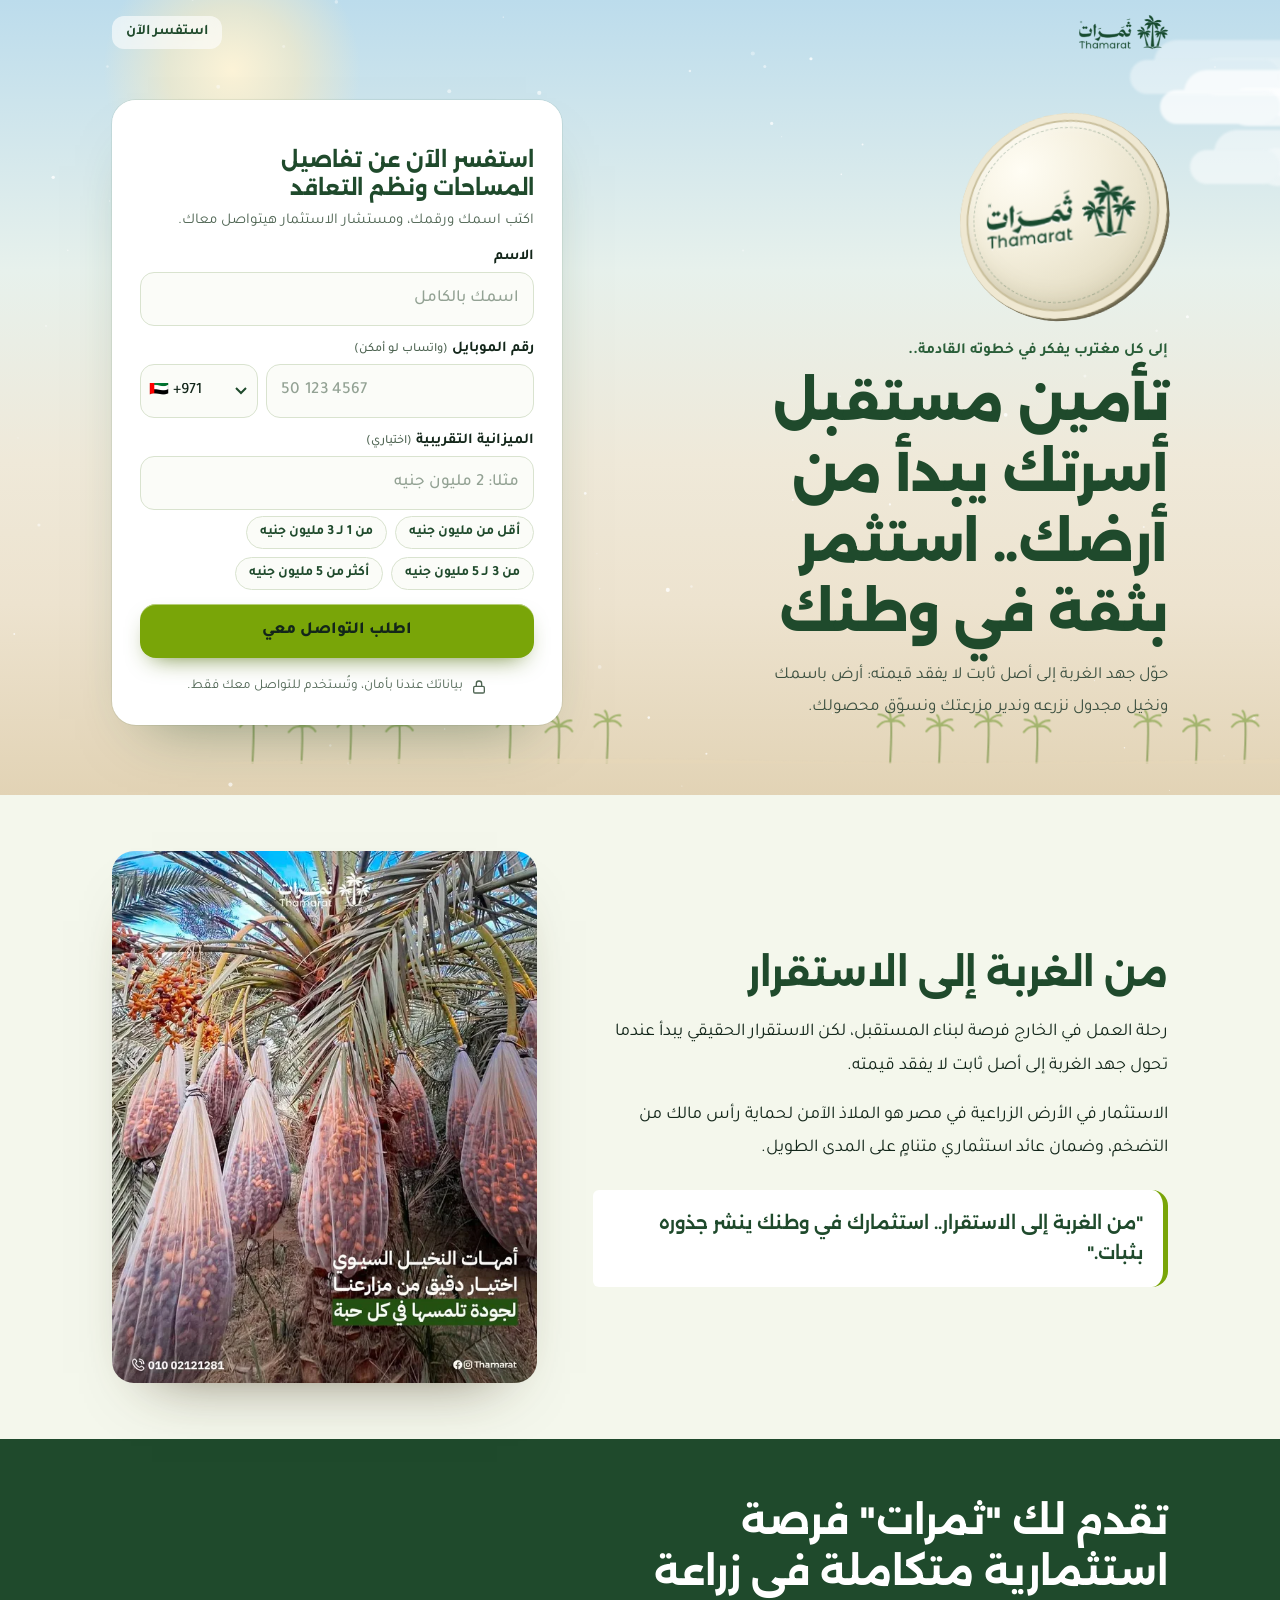
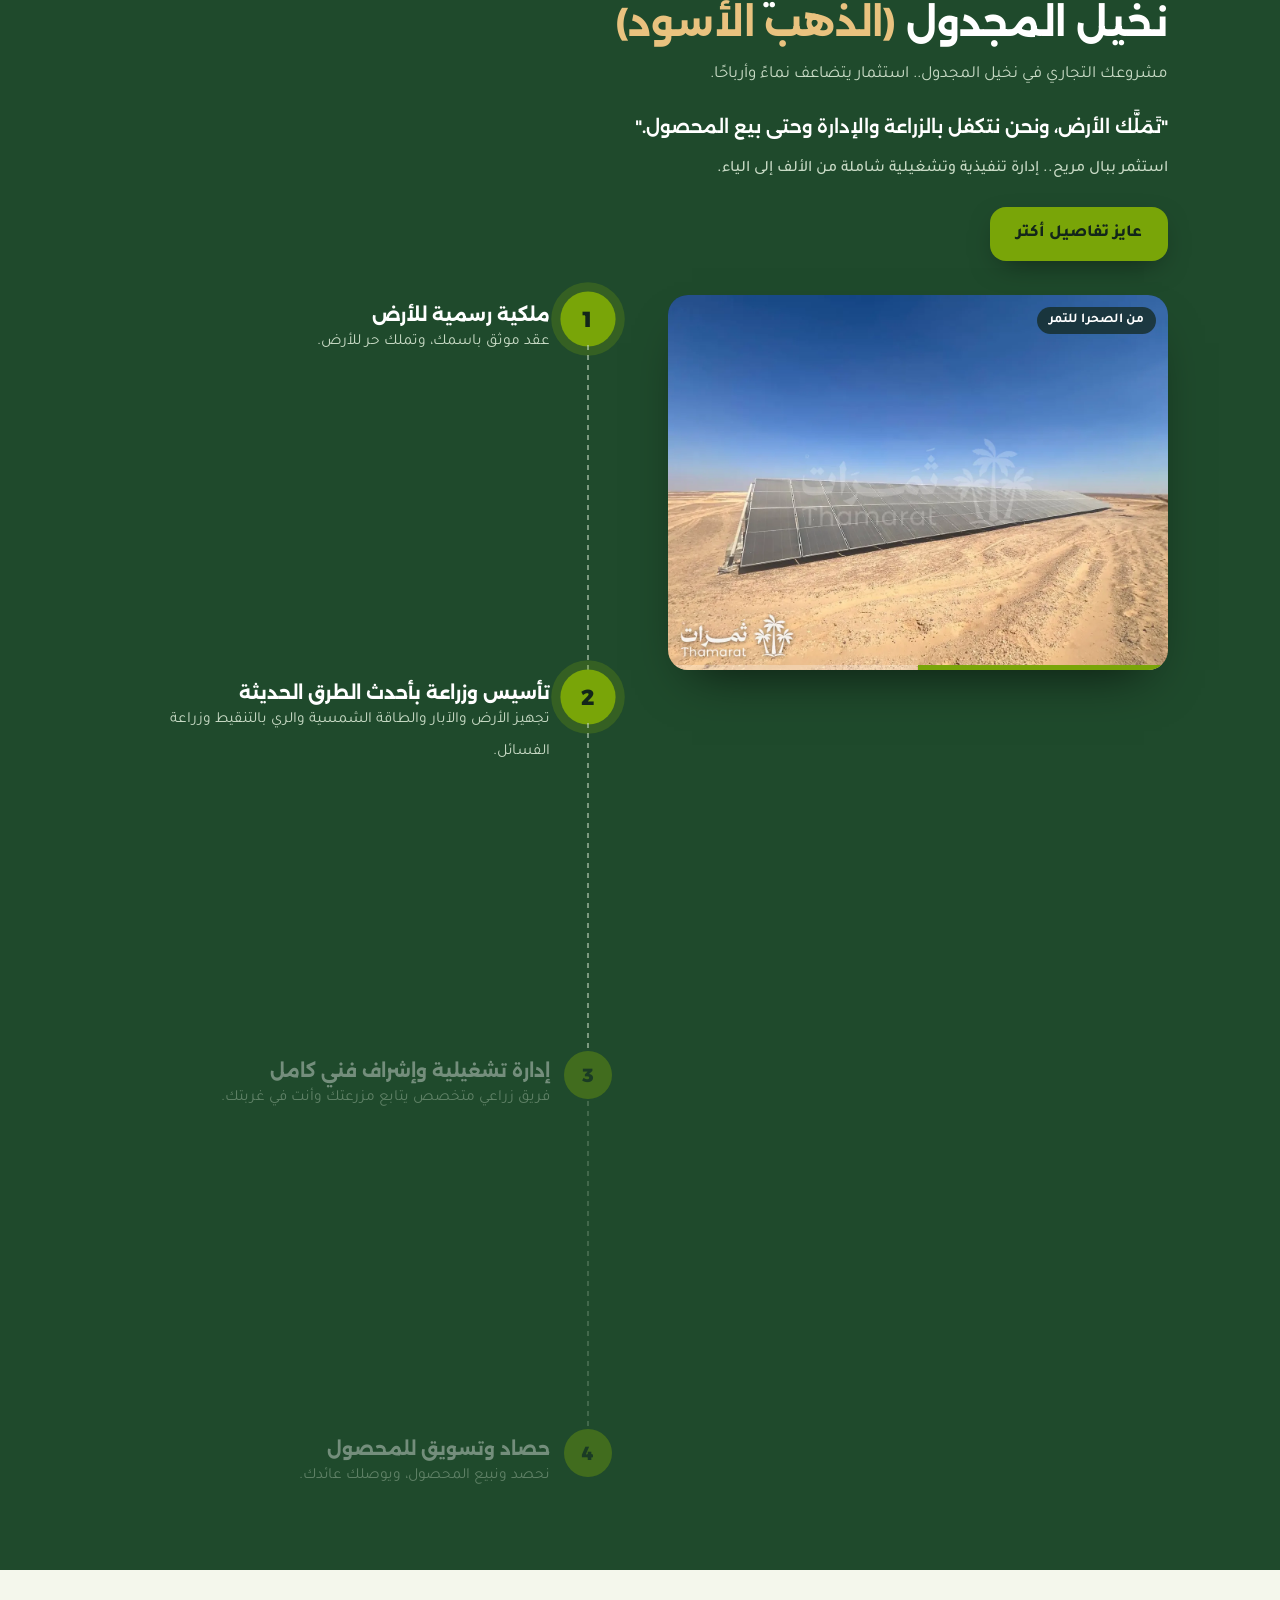
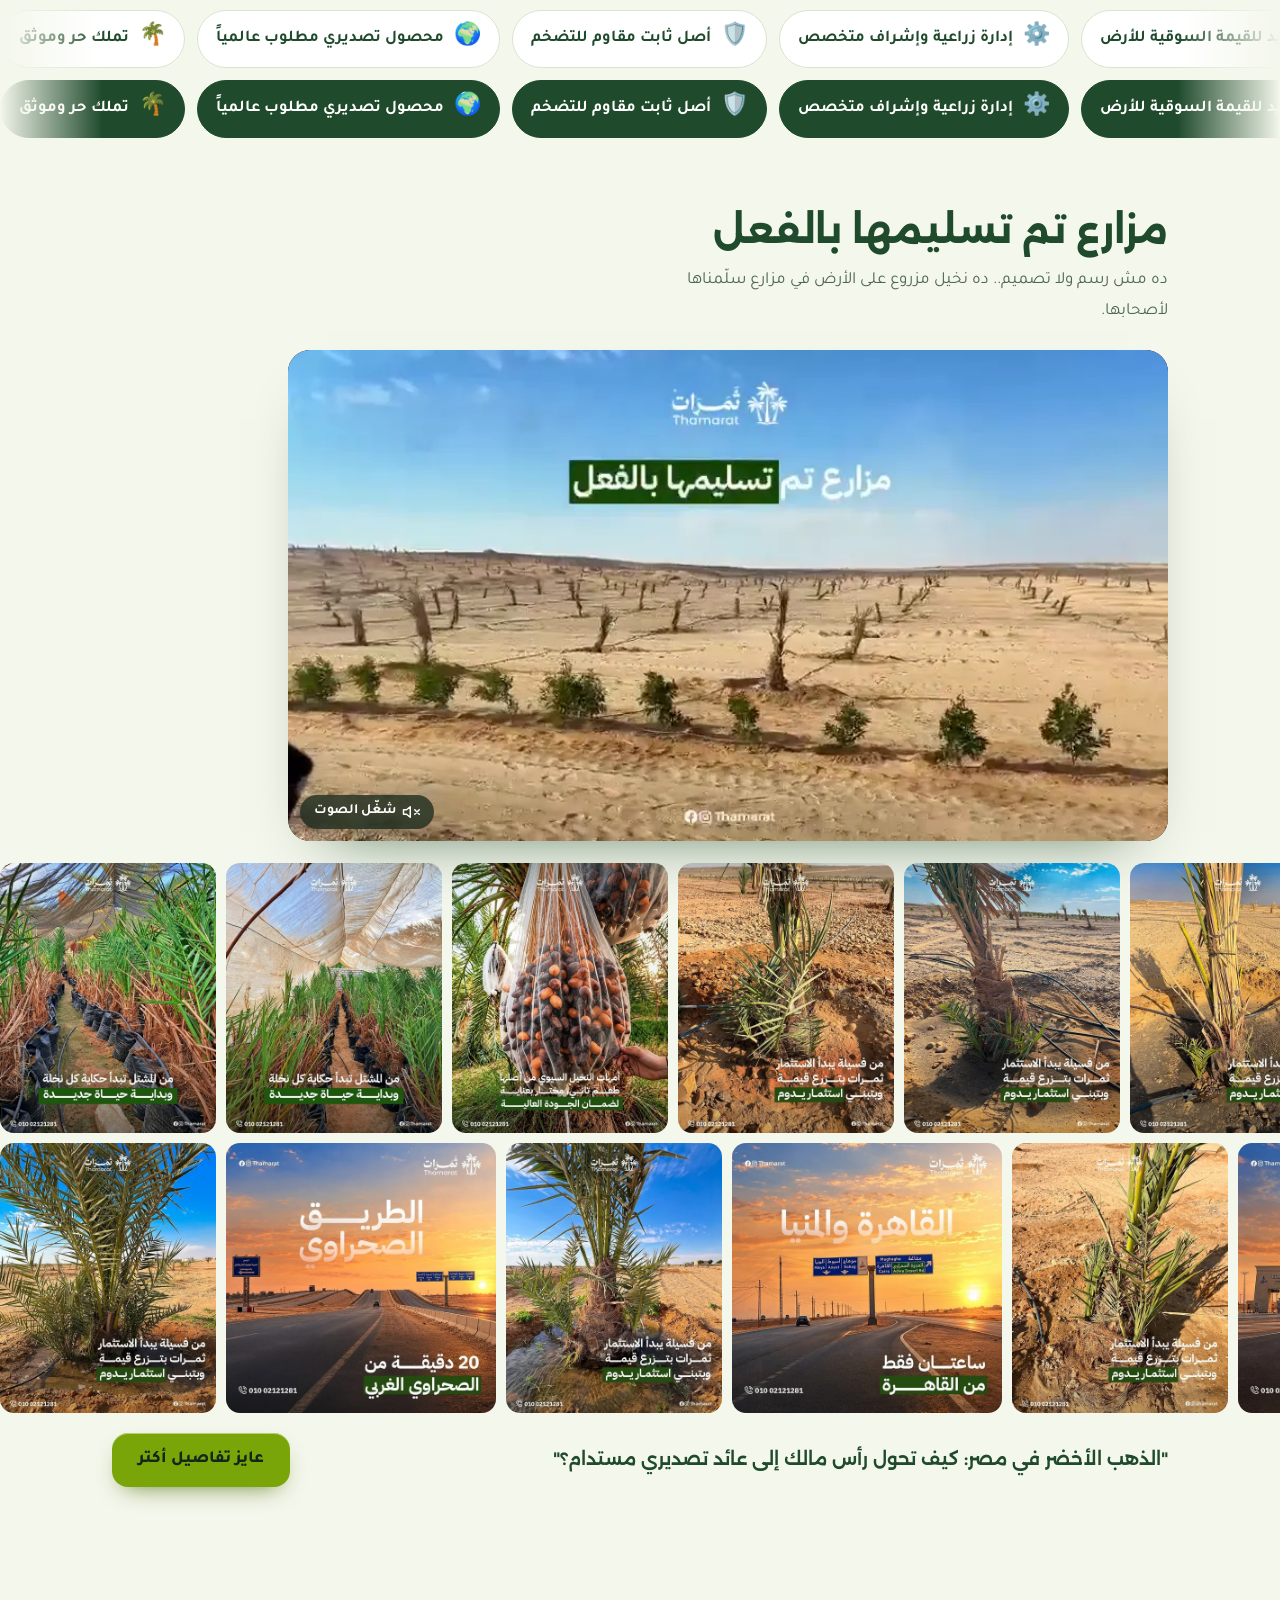
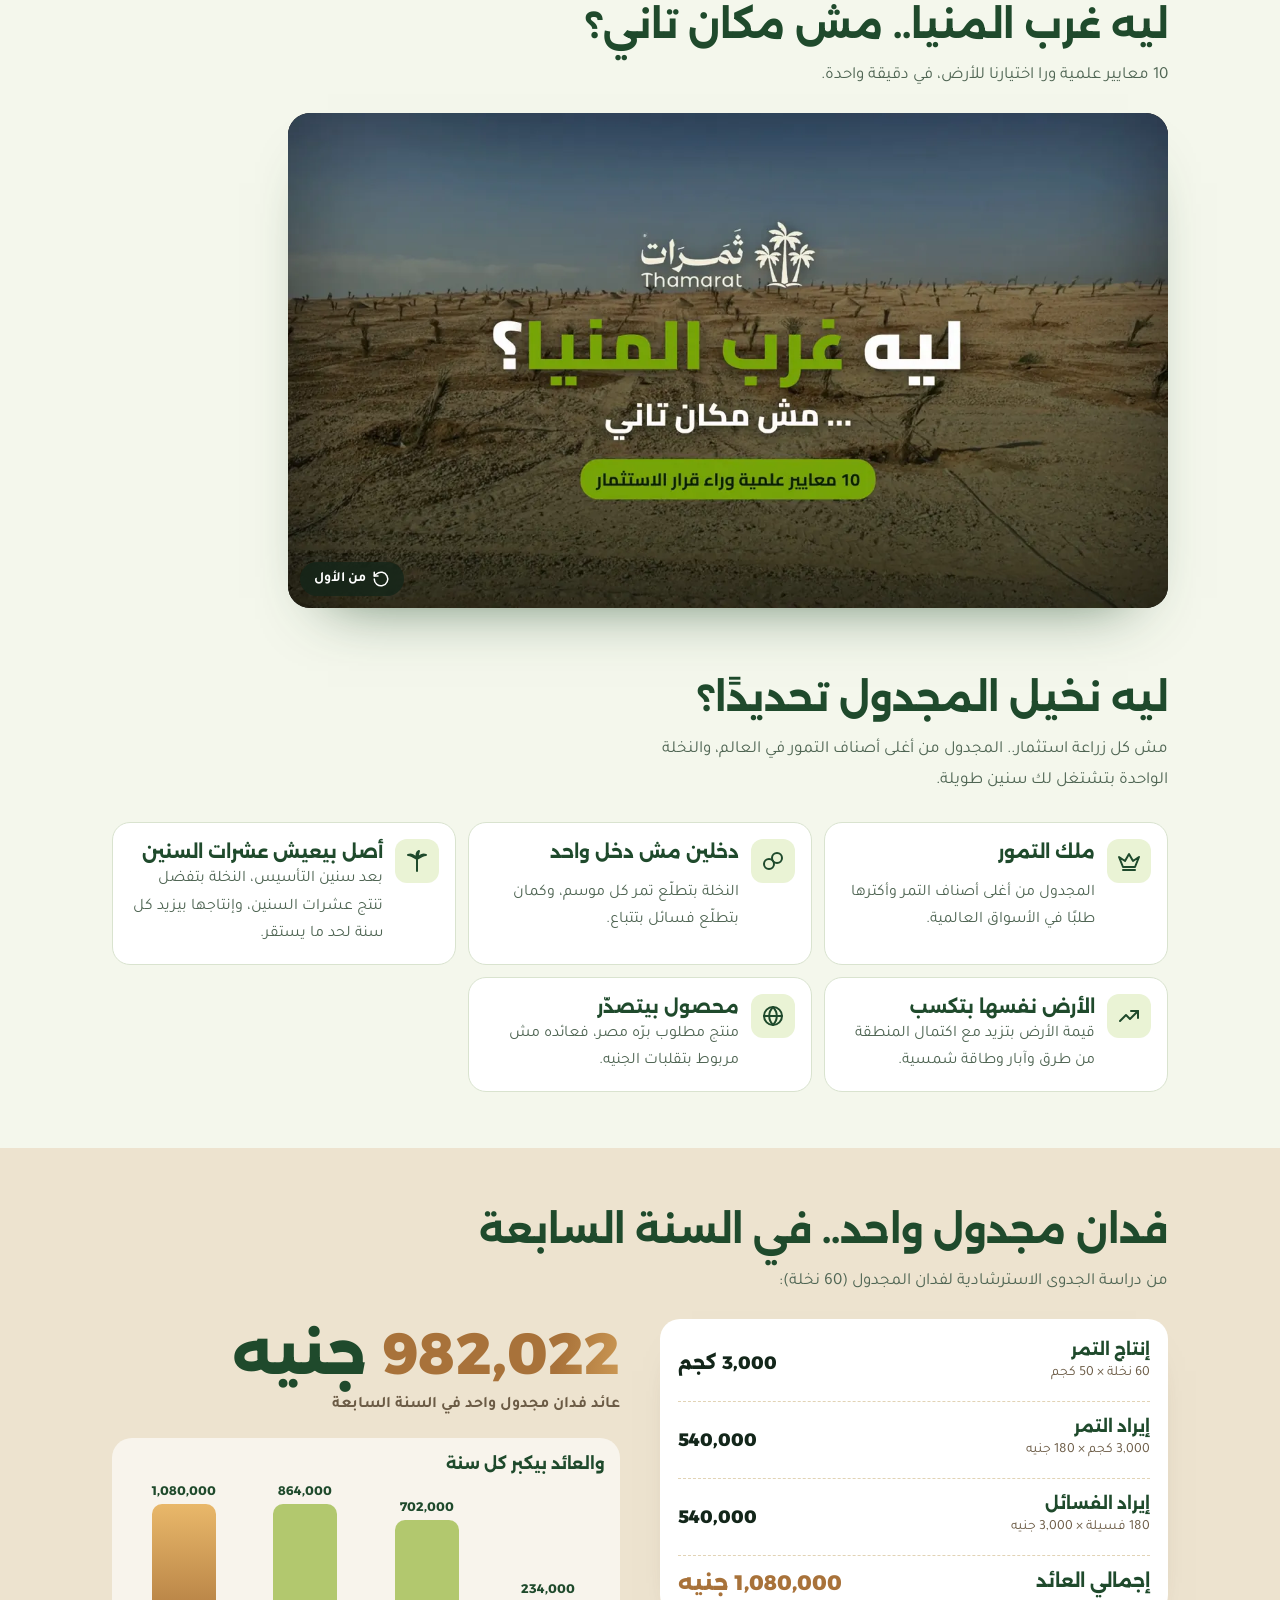
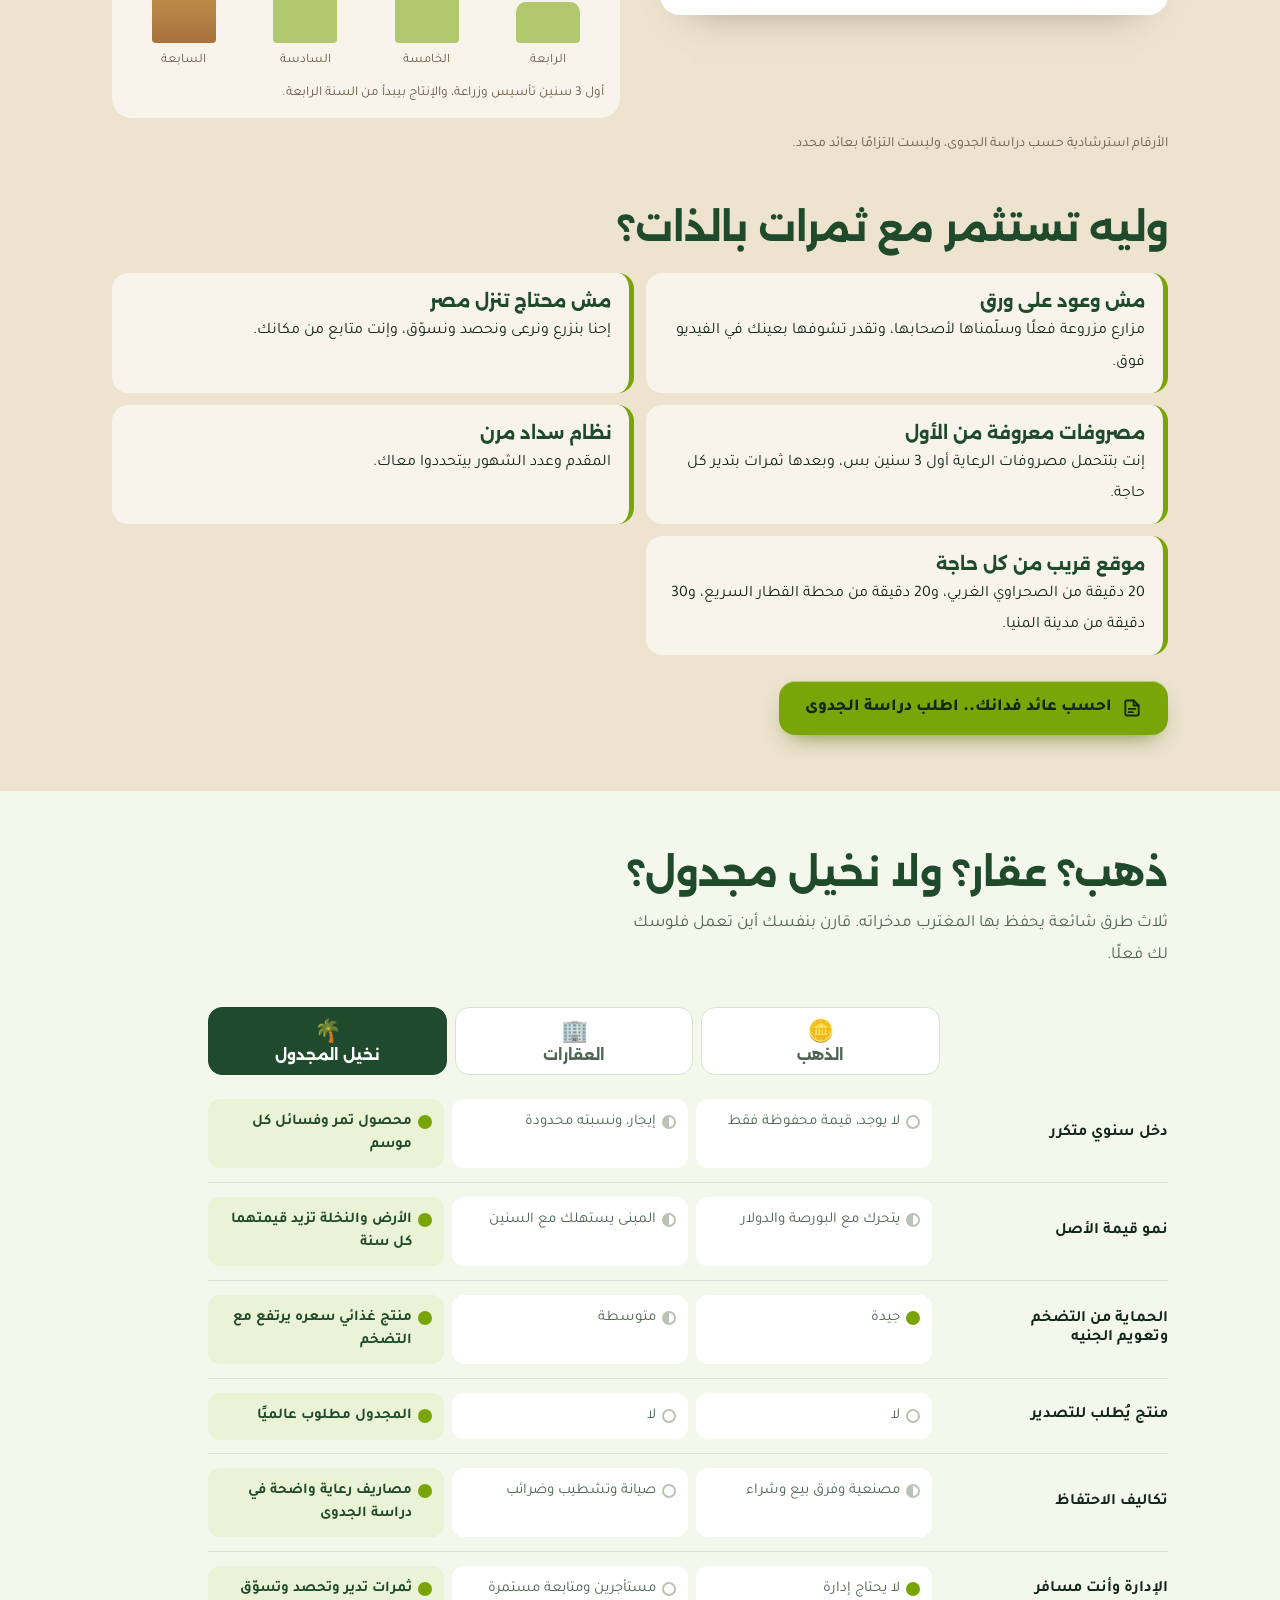
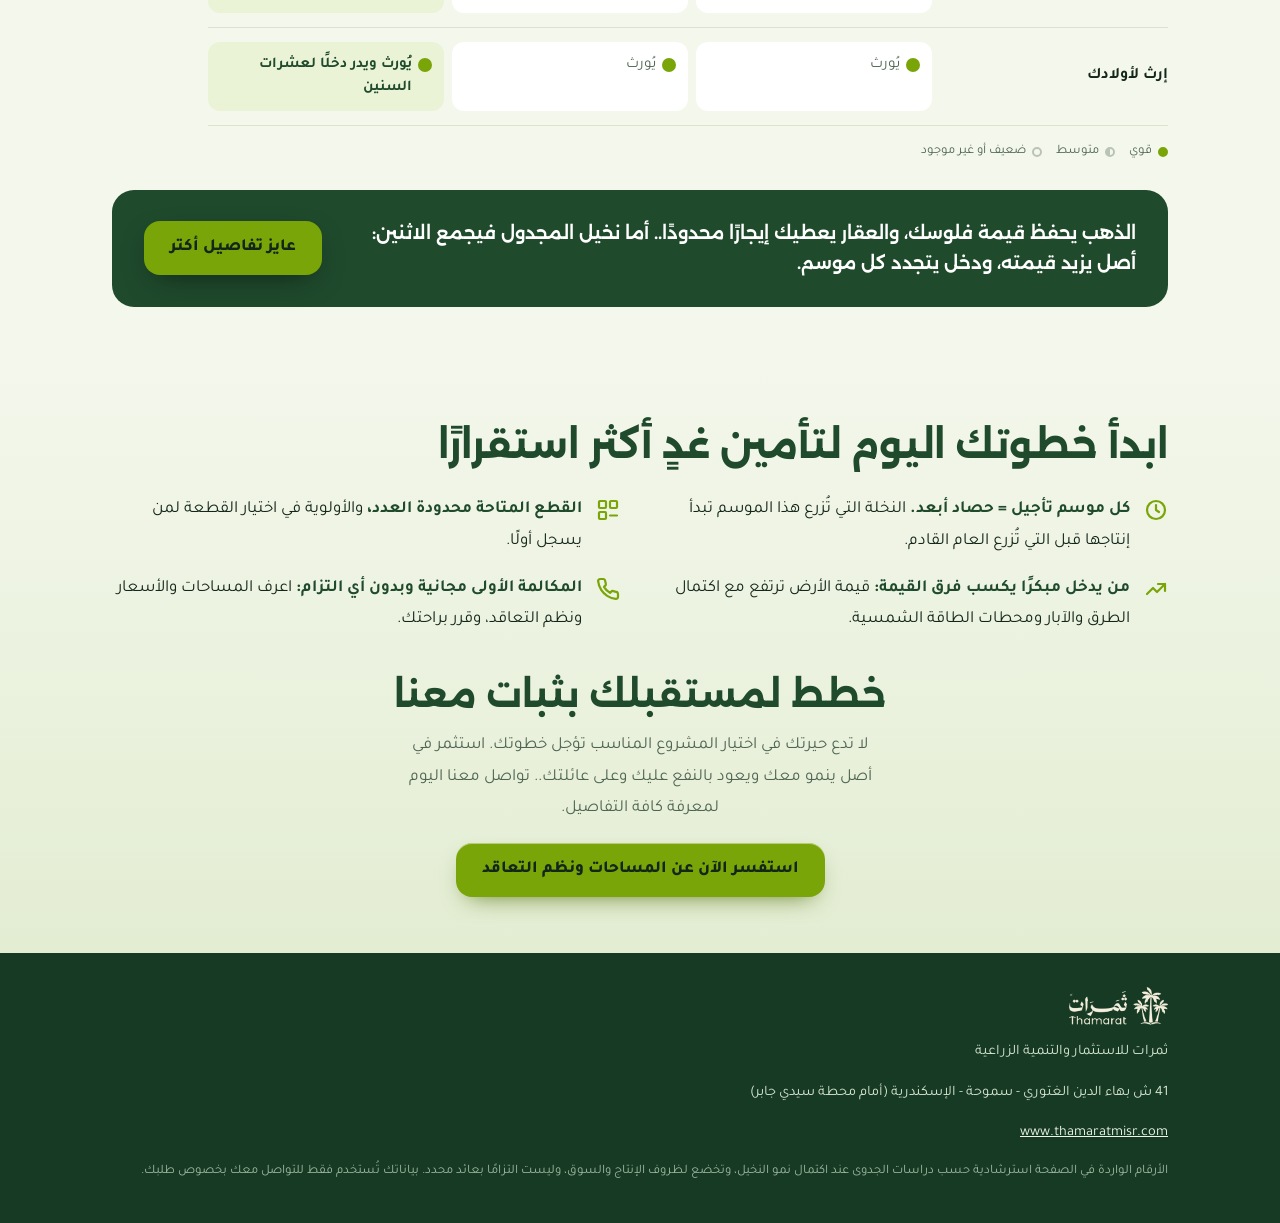
==== landing/index.html @ 7aa50da9 "صفحة الإعلانات: قسم «ليه نخيل المجدول؟» + عائد فدان المجدول في السنة السابعة + «ليه مع ثمرات؟» بدل ق" ====
<!doctype html>
<html lang="ar" dir="rtl">
<head>
<meta charset="utf-8">
<meta name="viewport" content="width=device-width,initial-scale=1,viewport-fit=cover">
<meta name="theme-color" content="#cfe6ee">
<title>ثمرات · استثمر في نخيل المجدول بأرضك في مصر</title>
<meta name="description" content="إلى كل مغترب يفكر في خطوته القادمة: ملكية رسمية لأرض نخيل مجدول في مصر، زراعة وإدارة وتسويق كامل من ثمرات. سجّل بياناتك ومستشار الاستثمار يتواصل معك.">
<meta name="robots" content="noindex">
<meta property="og:type" content="website">
<meta property="og:locale" content="ar_EG">
<meta property="og:site_name" content="ثمرات للاستثمار والتنمية الزراعية">
<meta property="og:title" content="تأمين مستقبل أسرتك يبدأ من أرضك.. استثمر بثقة في وطنك">
<meta property="og:description" content="فرصة استثمارية متكاملة في زراعة نخيل المجدول: ملكية رسمية، زراعة، إدارة، وحصاد وتسويق للمحصول.">
<meta property="og:image" content="https://invest.thamaratmisr.com/landing/og.jpg">
<meta name="twitter:card" content="summary_large_image">
<meta name="fb-pixel" content="">
<meta name="visitor-cc" content="">
<link rel="icon" type="image/png" href="/assets/favicon.png">
<link rel="apple-touch-icon" href="/assets/apple-touch-icon.png">
<link rel="preconnect" href="https://fonts.googleapis.com">
<link rel="preconnect" href="https://fonts.gstatic.com" crossorigin>
<link rel="stylesheet" href="https://fonts.googleapis.com/css2?family=Alexandria:wght@500;600;700;800&family=Tajawal:wght@400;500;700;800&display=swap">
<style>
:root{
  --leaf:#79A508;      /* لون ثمرات الأساسي: الأزرار */
  --leaf-hi:#8cbd0c;
  --palm:#1F4A2C;      /* أخضر النخلة الغامق: العناوين والأقسام الداكنة */
  --palm-2:#2a5e39;
  --ink:#13261A;
  --muted:#4f6553;
  --mist:#F4F7EC;      /* أرضية الصفحة */
  --paper:#ffffff;
  --sand:#EDE3CF;      /* رمل الصحراء: أقسام الأرض */
  --sand-2:#e2d3b5;
  --dune:#A8723A;      /* لون التمر/الرمل الغامق: الأرقام والتمييز */
  --line:#d9e3cf;
  --err:#b23b2a;
  --sky-a:#bcdcec;
  --sky-b:#e7f1ec;
  --display:"Alexandria","Tajawal",Tahoma,sans-serif;
  --body:"Tajawal",Tahoma,"Segoe UI",sans-serif;
  color-scheme:light;
}
*{box-sizing:border-box}
[hidden]{display:none!important}
html{scroll-behavior:smooth;-webkit-text-size-adjust:100%}
body{margin:0;background:var(--mist);color:var(--ink);font-family:var(--body);font-size:17px;line-height:1.85;overflow-x:hidden}
img,video{max-width:100%;display:block}
h1,h2,h3{font-family:var(--display);line-height:1.35;margin:0;text-wrap:balance}
p{margin:0}
a{color:inherit}
button{font:inherit;color:inherit}
:focus-visible{outline:3px solid var(--leaf);outline-offset:3px;border-radius:8px}
.wrap{width:100%;max-width:1120px;margin-inline:auto;padding-inline:16px}
@media (min-width:700px){.wrap{padding-inline:32px}}
.ltr{direction:ltr;unicode-bidi:isolate;display:inline-block}

/* ---------- الأزرار ---------- */
.btn{display:inline-flex;align-items:center;justify-content:center;gap:10px;min-height:54px;padding:0 26px;border:0;border-radius:16px;
  background:var(--leaf);color:var(--ink);font:800 17px var(--body);text-decoration:none;cursor:pointer;
  box-shadow:0 1px 0 rgba(255,255,255,.45) inset,0 10px 24px -12px rgba(76,108,5,.9);transition:background .2s,transform .15s}
.btn:hover{background:var(--leaf-hi)}
.btn:active{transform:translateY(1px)}
.btn svg{width:20px;height:20px;flex:none}
.btn.quiet{background:transparent;color:var(--palm);box-shadow:inset 0 0 0 2px var(--palm)}
.btn.quiet:hover{background:rgba(31,74,44,.07)}
.btn.on-dark{box-shadow:0 10px 30px -12px rgba(0,0,0,.6)}
.btn.wide{width:100%}
.btn[disabled]{opacity:.7;cursor:progress}

/* ---------- الشريط العلوي ---------- */
.top{position:absolute;inset-inline:0;top:0;z-index:5;padding-top:env(safe-area-inset-top,0px)}
.top .wrap{display:flex;align-items:center;justify-content:space-between;height:64px}
.top img{height:34px;width:auto}
.top a.ask{font:700 14.5px var(--body);color:var(--palm);text-decoration:none;padding:8px 14px;border-radius:12px;background:rgba(255,255,255,.6);-webkit-backdrop-filter:blur(8px);backdrop-filter:blur(8px)}

/* ---------- الهيرو: سما فوق رمل، وخط نخيل على الأفق ---------- */
.hero{position:relative;isolation:isolate;overflow:hidden;
  background:linear-gradient(180deg,var(--sky-a) 0%,var(--sky-b) 34%,#efe9d9 58%,var(--sand) 76%,var(--sand-2) 100%);
  padding:84px 0 36px}
.hero .horizon{position:absolute;inset-inline:0;top:184px;height:62px;z-index:-1;opacity:.9}
.hero .grid{display:grid;gap:22px;align-items:start}
.hero .intro{text-align:center}
.stage{perspective:1100px;display:grid;place-items:center;height:168px;margin-bottom:10px}
.coin{--rx:0deg;--ry:0deg;position:relative;width:150px;aspect-ratio:1;transform-style:preserve-3d;transform:rotateX(var(--rx)) rotateY(var(--ry));animation:bob 6.5s ease-in-out infinite}
@keyframes bob{50%{translate:0 -10px}}
.coin .layer{position:absolute;inset:0;border-radius:50%;background:linear-gradient(145deg,#cfc6a5,#8f8663)}
.coin .face{position:absolute;inset:0;border-radius:50%;transform:translateZ(13px);display:grid;place-items:center;overflow:hidden;
  background:radial-gradient(circle at 32% 26%,#fffdf4 0,#f4efdd 38%,#e3dcc2 75%,#cfc6a5 100%);
  box-shadow:inset 0 0 0 7px #efe8d2,inset 0 0 0 9px #c9bf9c,inset 0 -14px 30px -10px rgba(80,70,30,.35),inset 0 10px 24px -8px #fff}
.coin .face img{width:72%;filter:drop-shadow(0 2px 0 rgba(255,255,255,.7)) drop-shadow(0 -1px 0 rgba(0,40,20,.25))}
.coin .face::after{content:"";position:absolute;inset:-40%;background:linear-gradient(115deg,transparent 42%,rgba(255,255,255,.6) 50%,transparent 58%);transform:translateX(var(--shine,-60%));pointer-events:none}
.coin .back{position:absolute;inset:0;border-radius:50%;transform:rotateY(180deg) translateZ(0);backface-visibility:hidden;display:grid;place-items:center;background:radial-gradient(circle at 60% 30%,#f4efdd,#d8cfb0 80%);box-shadow:inset 0 0 0 7px #e9e1c8,inset 0 0 0 9px #c2b792}
.coin .back img{width:64%;opacity:.85}
.coin .face{backface-visibility:hidden}
.coin .ring{position:absolute;inset:7%;border-radius:50%;border:1px dashed rgba(22,74,46,.28);transform:translateZ(14px)}
.hero .to{font:700 15.5px var(--body);color:var(--palm-2)}
.hero h1{font-size:clamp(29px,7.6vw,52px);font-weight:800;color:var(--palm);margin:6px auto 12px;max-width:20ch;letter-spacing:-.01em}
.hero .lede{color:#3b4f3f;font-size:17px;max-width:46ch;margin-inline:auto}

/* ---------- كارت التسجيل ---------- */
.card{position:relative;background:var(--paper);border-radius:24px;padding:22px 18px 20px;
  box-shadow:0 1px 0 rgba(255,255,255,.9) inset,0 30px 60px -36px rgba(31,74,44,.55),0 0 0 1px rgba(31,74,44,.08)}
.card h2{font-size:21px;color:var(--palm);font-weight:700}
.card .sub{color:var(--muted);font-size:15px;margin-top:4px}
.f{display:grid;gap:14px;margin-top:16px}
.fld{display:grid;gap:6px}
.fld label,.fld .lbl{font:700 15px var(--body);color:var(--ink)}
.fld label small,.fld .lbl small{font-weight:500;color:var(--muted)}
.in{width:100%;min-height:54px;border:1.5px solid var(--line);border-radius:14px;background:#fbfcf8;padding:0 14px;font:500 17px var(--body);color:var(--ink);transition:border-color .2s,box-shadow .2s}
.in:focus{outline:none;border-color:var(--leaf);box-shadow:0 0 0 4px rgba(121,165,8,.18);background:#fff}
.in::placeholder{color:#93a294}
.phone{display:flex;gap:8px;direction:ltr}
.phone .cc{flex:0 0 auto;width:118px;padding:0 8px;appearance:none;-webkit-appearance:none;cursor:pointer;
  background:#fbfcf8 url("data:image/svg+xml,%3Csvg xmlns='http://www.w3.org/2000/svg' width='12' height='8' viewBox='0 0 12 8'%3E%3Cpath d='M1 1l5 5 5-5' fill='none' stroke='%231F4A2C' stroke-width='2'/%3E%3C/svg%3E") no-repeat right 10px center;padding-right:28px;font-size:16px}
.phone .num{flex:1;min-width:0;text-align:left;letter-spacing:.02em}
.phone .code{width:84px;flex:0 0 auto;text-align:center}
.chips{display:flex;flex-wrap:wrap;gap:8px}
.chip{border:1.5px solid var(--line);background:#fbfcf8;border-radius:99px;padding:7px 13px;font:600 14px var(--body);cursor:pointer;color:var(--palm)}
.chip[aria-pressed="true"]{background:var(--palm);border-color:var(--palm);color:#fff}
.err{color:var(--err);font-size:14px;font-weight:600;min-height:0}
.err:empty{display:none}
.hp{position:absolute!important;left:-9999px!important;width:1px;height:1px;overflow:hidden}
.trust{display:flex;gap:8px;align-items:center;justify-content:center;color:var(--muted);font-size:13.5px;margin-top:2px}
.trust svg{width:16px;height:16px;flex:none}
.done{text-align:center;padding:10px 4px 4px}
.done .tick{width:66px;height:66px;margin:4px auto 12px;border-radius:50%;background:var(--leaf);display:grid;place-items:center;animation:pop .45s cubic-bezier(.2,1.6,.4,1)}
.done .tick svg{width:34px;height:34px}
@keyframes pop{from{transform:scale(.4);opacity:0}}
.done h3{font-size:22px;color:var(--palm)}
.done p{color:var(--muted);margin-top:6px}
.done .again{margin-top:14px;background:none;border:0;color:var(--muted);text-decoration:underline;font-size:14px;cursor:pointer}

@media (min-width:900px){
  .hero{padding:100px 0 70px}
  .hero .grid{grid-template-columns:1.1fr .9fr;gap:56px;align-items:center}
  .hero .intro{text-align:right}
  .hero h1,.hero .lede{margin-inline:0}
  .stage{justify-content:start;height:230px}
  .coin{width:210px}
  .hero .horizon{top:auto;bottom:4%}
  .card{padding:30px 28px 26px}
}

/* ---------- أقسام عامة ---------- */
section{padding:56px 0}
.h2{font-size:clamp(25px,5.6vw,38px);font-weight:700;color:var(--palm)}
.lead-in{color:var(--muted);margin-top:10px;max-width:60ch}

/* القصة */
.story .grid{display:grid;gap:26px}
.story p{font-size:18px;max-width:58ch}
.story p+p{margin-top:16px}
.story figure{margin:0;position:relative;border-radius:22px;overflow:hidden;box-shadow:0 30px 60px -40px rgba(60,45,20,.7)}
.story figure img{display:block;width:100%;height:auto;aspect-ratio:4/5;object-fit:cover}
.pull{margin-top:24px;padding:18px 20px;border-inline-start:5px solid var(--leaf);background:#fff;border-radius:6px 16px 16px 6px;font:600 19px/1.7 var(--display);color:var(--palm)}
@media (min-width:900px){.story .grid{grid-template-columns:1.15fr .85fr;gap:56px;align-items:center}}

/* الفرصة المتكاملة: رحلة من 4 مراحل */
.offer{background:var(--palm);color:#eef5e6}
.offer .h2{color:#fff}
.offer .lead-in{color:#c9dbc6}
.offer .gold{color:#e9c27f}
.path{list-style:none;padding:0;margin:30px 0 0;display:grid;gap:0;counter-reset:s}
.path li{position:relative;display:grid;grid-template-columns:48px 1fr;gap:14px;padding-bottom:22px}
.path li::before{counter-increment:s;content:counter(s);width:48px;height:48px;border-radius:50%;display:grid;place-items:center;background:var(--leaf);color:var(--ink);font:800 19px var(--display)}
.path li:not(:last-child)::after{content:"";position:absolute;top:50px;bottom:2px;right:23px;width:2px;background:repeating-linear-gradient(to bottom,rgba(201,219,198,.55) 0 5px,transparent 5px 10px)}
.path b{display:block;font:700 18px var(--display);color:#fff;padding-top:9px}
.path span{color:#c9dbc6;font-size:15.5px}
.offer .promise{margin-top:8px;display:grid;gap:12px}
.offer .promise p{font:600 18px/1.7 var(--display);color:#fff}
.offer .promise p.soft{font:500 16px/1.8 var(--body);color:#c9dbc6}
@media (min-width:900px){
  .offer .cols{display:grid;grid-template-columns:1fr 1fr;gap:56px;align-items:start}
  .path{margin-top:0}
}

/* الشارات */
.badges{padding:40px 0 8px}
.badges ul{list-style:none;margin:0;padding:0;display:grid;grid-template-columns:1fr 1fr;gap:10px}
.badges li{display:flex;align-items:center;gap:10px;background:#fff;border:1px solid var(--line);border-radius:16px;padding:12px;font:700 15px/1.45 var(--body);color:var(--palm)}
.badges li i{font-style:normal;font-size:22px;flex:none}
@media (min-width:900px){.badges ul{grid-template-columns:repeat(3,1fr)}.badges li{padding:16px 18px;font-size:16.5px}}

/* الفيديو */
.field .frame{position:relative;margin-top:22px;max-width:880px;border-radius:22px;overflow:hidden;background:#000;box-shadow:0 30px 60px -40px rgba(31,74,44,.8)}
.field video{width:100%;aspect-ratio:832/464;object-fit:cover;background:#000}
.field .sound{position:absolute;bottom:12px;left:12px;display:flex;align-items:center;gap:6px;border:0;border-radius:99px;padding:8px 14px;background:rgba(19,38,26,.72);color:#fff;font:600 14px var(--body);cursor:pointer;-webkit-backdrop-filter:blur(6px);backdrop-filter:blur(6px)}
.field .sound svg{width:18px;height:18px}
.field .after{display:flex;flex-direction:column;gap:14px;margin-top:20px}
.field .after p{font:600 18px/1.7 var(--display);color:var(--palm)}
@media (min-width:700px){.field .after{flex-direction:row;align-items:center;justify-content:space-between}}

/* فيديو ليه غرب المنيا */
.minya{padding:56px 0 8px}
.minya .frame{position:relative;margin-top:22px;max-width:880px;border-radius:22px;overflow:hidden;background:#000;box-shadow:0 30px 60px -40px rgba(31,74,44,.8)}
.minya video{display:block;width:100%;aspect-ratio:16/9;object-fit:cover;background:#000;cursor:pointer}
.minya .replay{position:absolute;bottom:12px;left:12px;display:flex;align-items:center;gap:6px;border:0;border-radius:99px;padding:8px 14px;background:rgba(19,38,26,.72);color:#fff;font:600 14px var(--body);cursor:pointer;-webkit-backdrop-filter:blur(6px);backdrop-filter:blur(6px)}
.minya .replay svg{width:18px;height:18px}

/* ليه المجدول */
.wcards{list-style:none;padding:0;margin:26px 0 0;display:grid;gap:12px}
.wcards li{display:grid;grid-template-columns:44px 1fr;column-gap:12px;align-items:start;background:#fff;border:1px solid var(--line);border-radius:18px;padding:16px}
.wcards svg{grid-row:span 2;width:44px;height:44px;padding:10px;border-radius:12px;background:#eaf3d5;color:var(--palm)}
.wcards b{font:700 18px/1.5 var(--display);color:var(--palm)}
.wcards span{color:var(--muted);font-size:16px;line-height:1.7}
@media (min-width:700px){.wcards{grid-template-columns:1fr 1fr}}
@media (min-width:1000px){.wcards{grid-template-columns:repeat(3,1fr)}}

/* العائد بالأرقام */
.money{background:var(--sand)}
.money .mgrid{display:grid;gap:22px;margin-top:22px}
.money .calc{background:#fff;border-radius:20px;padding:6px 18px;box-shadow:0 20px 40px -32px rgba(60,45,20,.6)}
.money .calc .r{display:grid;grid-template-columns:1fr auto;gap:2px 12px;padding:14px 0;border-bottom:1px dashed #e2d3b5;align-items:center}
.money .calc .r:last-child{border-bottom:0}
.money .calc .r>span:first-child{font:700 16.5px var(--display);color:var(--palm)}
.money .calc .how{grid-row:2;font-size:14px;color:#6b5b45}
.money .calc b{grid-row:span 2;font:800 18px var(--display);color:var(--ink)}
.money .calc .tot>span:first-child{font-size:18px}
.money .calc .tot b{color:var(--dune);font-size:21px}
.money .big{font:800 clamp(34px,9vw,58px)/1.2 var(--display);color:var(--palm)}
.money .big small{display:block;font:600 16px/1.6 var(--body);color:#6b5b45;margin-top:4px}
.money .note{font-size:14px;color:#6b5b45;margin-top:14px}
.money .grow{margin-top:20px;background:rgba(255,255,255,.62);border-radius:20px;padding:16px 16px 12px}
.money .gt{font:700 16px var(--display);color:var(--palm)}
.money .bars{display:grid;grid-template-columns:repeat(4,1fr);gap:10px;align-items:end;height:190px;margin-top:10px}
.money .bars div{display:flex;flex-direction:column;justify-content:flex-end;align-items:center;height:100%;gap:6px}
.money .bars i{display:block;width:100%;max-width:64px;height:var(--h);border-radius:10px 10px 4px 4px;background:var(--leaf);opacity:.55;transform-origin:bottom;transition:transform 1s cubic-bezier(.2,.8,.2,1)}
.money .bars .peak i{opacity:1;background:linear-gradient(180deg,#e9b86a,var(--dune))}
.money .bars b{font:700 12.5px var(--display);color:var(--palm)}
.money .bars span{font-size:13px;color:#6b5b45}
.money .rv.pre .bars i{transform:scaleY(0)}
.money .gn{font-size:13.5px;color:#6b5b45;margin-top:8px}
.money .us{list-style:none;padding:0;margin:20px 0 26px;display:grid;gap:12px}
.money .us li{background:rgba(255,255,255,.62);border-radius:16px;padding:14px 18px;border-inline-start:5px solid var(--leaf)}
.money .us b{display:block;font:700 17.5px/1.6 var(--display);color:var(--palm)}
.money .us span{font-size:16px;color:var(--ink)}
@media (min-width:900px){
  .money .mgrid{grid-template-columns:1fr 1fr;gap:40px;align-items:start}
  .money .us{grid-template-columns:1fr 1fr}
}

/* المقارنة */
.cmp .head{display:grid;grid-template-columns:repeat(3,1fr);gap:8px;margin-top:26px;position:sticky;top:0;z-index:2;background:var(--mist);padding:10px 0}
.cmp .head div{text-align:center;font:700 15px var(--display);padding:10px 4px;border-radius:14px;background:#fff;border:1px solid var(--line);color:var(--muted)}
.cmp .head div.win{background:var(--palm);color:#fff;border-color:var(--palm)}
.cmp .head span{display:block;font-size:22px;line-height:1.2}
.cmp .row{padding:14px 0;border-bottom:1px solid var(--line)}
.cmp .row h3{font:700 16px var(--body);color:var(--ink);margin-bottom:8px}
.cmp .cells{display:grid;grid-template-columns:repeat(3,1fr);gap:8px}
.cmp .c{font-size:13.5px;line-height:1.5;padding:10px 8px;border-radius:12px;background:#fff;color:var(--muted);display:flex;gap:6px;align-items:flex-start}
.cmp .c::before{content:"";flex:none;width:10px;height:10px;border-radius:50%;margin-top:4px;border:2px solid #b9c4b5}
.cmp .c.mid::before{background:linear-gradient(90deg,#b9c4b5 50%,transparent 50%)}
.cmp .c.good::before{background:var(--leaf);border-color:var(--leaf)}
.cmp .c.win{background:#eaf3d5;color:var(--palm);font-weight:700}
.cmp .legend{display:flex;flex-wrap:wrap;gap:14px;margin-top:14px;font-size:13px;color:var(--muted)}
.cmp .legend span{display:inline-flex;align-items:center;gap:6px}
.cmp .legend i{width:10px;height:10px;border-radius:50%;border:2px solid #b9c4b5}
.cmp .legend i.g{background:var(--leaf);border-color:var(--leaf)}
.cmp .legend i.m{background:linear-gradient(90deg,#b9c4b5 50%,transparent 50%)}
.cmp .verdict{margin-top:26px;background:var(--palm);color:#fff;border-radius:22px;padding:22px 20px;display:grid;gap:14px}
.cmp .verdict p{font:600 18px/1.7 var(--display)}
@media (min-width:900px){
  .cmp .table{display:grid;grid-template-columns:1fr;max-width:960px}
  .cmp .row{display:grid;grid-template-columns:220px 1fr;gap:16px;align-items:center}
  .cmp .row h3{margin:0}
  .cmp .head{grid-template-columns:220px repeat(3,1fr)}
  .cmp .head::before{content:""}
  .cmp .c{font-size:15px;padding:12px}
  .cmp .verdict{grid-template-columns:1fr auto;align-items:center;padding:28px 32px}
}

/* الاستعجال */
.now{background:linear-gradient(180deg,var(--mist),#e3edd2)}
.now ul{list-style:none;padding:0;margin:24px 0 0;display:grid;gap:12px}
.now li{display:grid;grid-template-columns:28px 1fr;gap:10px;font-size:17px}
.now li svg{width:24px;height:24px;margin-top:4px;color:var(--leaf)}
.now li b{color:var(--palm)}
.final{margin-top:34px;text-align:center;display:grid;gap:12px;justify-items:center}
.final h2{font-size:clamp(24px,6vw,36px);color:var(--palm)}
.final p{color:var(--muted);max-width:52ch}
.final .btn{margin-top:6px;min-width:min(100%,340px)}
@media (min-width:900px){.now ul{grid-template-columns:1fr 1fr;gap:16px 40px}}

/* الفوتر */
footer{background:#173a24;color:#d7e6d3;padding:34px 0 calc(110px + env(safe-area-inset-bottom,0px));font-size:14.5px}
footer .wrap{display:grid;gap:14px}
footer img{height:38px;width:auto}
footer a{color:#eef6ea}
footer .fine{color:#9fb8a2;font-size:13px;line-height:1.7}
@media (min-width:900px){footer{padding-bottom:40px}}

/* ---------- الشريط الثابت تحت (موبايل) ---------- */
.dock{position:fixed;inset-inline:0;bottom:0;z-index:40;padding:10px 12px calc(10px + env(safe-area-inset-bottom,0px));
  background:rgba(244,247,236,.92);-webkit-backdrop-filter:blur(12px);backdrop-filter:blur(12px);border-top:1px solid var(--line);
  transform:translateY(110%);transition:transform .35s ease}
.dock.show{transform:none}
.dock .btn{width:100%}
@media (min-width:900px){.dock{display:none}}

/* ---------- نافذة التسجيل (Bottom sheet) ---------- */
dialog.sheet{border:0;padding:0;margin:0;width:100%;max-width:100%;max-height:92svh;inset:auto 0 0 0;border-radius:26px 26px 0 0;background:var(--paper);color:var(--ink);overflow:auto;
  padding-bottom:env(safe-area-inset-bottom,0px)}
dialog.sheet[open]{animation:up .32s cubic-bezier(.2,.9,.3,1)}
@keyframes up{from{transform:translateY(100%)}}
dialog.sheet::backdrop{background:rgba(19,38,26,.5);-webkit-backdrop-filter:blur(2px);backdrop-filter:blur(2px)}
dialog.sheet .card{box-shadow:none;border-radius:0;background:transparent}
dialog.sheet .grab{width:44px;height:5px;border-radius:9px;background:#d4dccc;margin:10px auto 0}
dialog.sheet .x{position:absolute;top:12px;left:12px;width:40px;height:40px;border-radius:12px;border:0;background:#eef2e7;cursor:pointer;display:grid;place-items:center;z-index:2}
dialog.sheet .x svg{width:18px;height:18px}
.wish{display:inline-flex;align-items:center;gap:6px;background:#eaf3d5;color:var(--palm);border-radius:99px;padding:4px 12px;font:700 13.5px var(--body);margin-bottom:8px}
@media (min-width:700px){dialog.sheet{max-width:480px;inset:0;margin:auto;border-radius:26px;max-height:90svh}dialog.sheet .grab{display:none}}

/* إشعار صغير */
.toast{position:fixed;z-index:60;inset-inline:12px;bottom:calc(84px + env(safe-area-inset-bottom,0px));margin:auto;max-width:460px;background:var(--palm);color:#fff;border-radius:18px;padding:14px 16px;
  display:grid;grid-template-columns:34px 1fr;gap:12px;align-items:center;font-size:15.5px;line-height:1.6;box-shadow:0 20px 40px -20px rgba(0,0,0,.6);
  opacity:0;transform:translateY(16px);pointer-events:none;transition:opacity .3s,transform .3s}
.toast.on{opacity:1;transform:none}
.toast i{width:34px;height:34px;border-radius:50%;background:var(--leaf);display:grid;place-items:center}
.toast i svg{width:18px;height:18px}
@media (min-width:900px){.toast{bottom:24px}}

/* حركة واحدة بس: دخول الهيرو */
@media (prefers-reduced-motion:no-preference){
  .hero .intro>*,.hero .card{animation:rise .7s cubic-bezier(.2,.8,.2,1) both}
  .hero .intro>*:nth-child(2){animation-delay:.08s}
  .hero .intro>*:nth-child(3){animation-delay:.16s}
  .hero .intro>*:nth-child(4){animation-delay:.24s}
  .hero .card{animation-delay:.32s}
}
@keyframes rise{from{opacity:0;transform:translateY(14px)}}
@media (prefers-reduced-motion:reduce){.coin{animation:none}dialog.sheet[open]{animation:none}*{scroll-behavior:auto}}

/* =================== الحركة =================== */
/* السما: شمس وسحاب بيتحرك ونقط نور */
.sky{position:absolute;inset:0;z-index:-2;overflow:hidden;pointer-events:none}
.sky .sun{position:absolute;top:-60px;left:8%;width:260px;height:260px;border-radius:50%;background:radial-gradient(circle,rgba(255,244,214,.95) 0,rgba(255,236,190,.55) 35%,transparent 70%);animation:glow 6s ease-in-out infinite alternate}
@keyframes glow{to{transform:scale(1.15);opacity:.8}}
.sky .cloud{position:absolute;height:34px;border-radius:40px;background:rgba(255,255,255,.75);filter:blur(1px);box-shadow:30px -14px 0 6px rgba(255,255,255,.7),70px 0 0 2px rgba(255,255,255,.7)}
.sky .c1{top:90px;width:120px;animation:drift 48s linear infinite}
.sky .c2{top:150px;width:90px;opacity:.7;animation:drift 66s linear infinite -20s}
.sky .c3{top:60px;width:150px;opacity:.55;animation:drift 80s linear infinite -50s}
@keyframes drift{from{transform:translateX(-30vw)}to{transform:translateX(130vw)}}
#motes{position:absolute;inset:0;width:100%;height:100%}
.horizon use{transform-box:fill-box;transform-origin:50% 100%;animation:sway 4.6s ease-in-out infinite alternate}
.horizon use:nth-child(3n){animation-duration:5.4s;animation-delay:-1.2s}
.horizon use:nth-child(3n+1){animation-duration:3.9s;animation-delay:-2.1s}
@keyframes sway{from{transform:rotate(-2.5deg)}to{transform:rotate(2.5deg)}}

/* العنوان كلمة كلمة */
.hero h1 .w{display:inline-block;animation:wordIn .7s cubic-bezier(.2,.9,.25,1.15) both;animation-delay:calc(.25s + var(--i)*.07s)}
@keyframes wordIn{from{opacity:0;transform:translateY(.55em) rotate(4deg);filter:blur(4px)}}
.hero .intro>h1{animation:none}

/* لمعة على الأزرار */
.btn:not(.quiet){position:relative;overflow:hidden;isolation:isolate}
.btn:not(.quiet)::after{content:"";position:absolute;inset:-20% auto -20% -60%;width:40%;z-index:-1;background:linear-gradient(100deg,transparent,rgba(255,255,255,.55),transparent);transform:skewX(-20deg);animation:shine 4.5s ease-in-out infinite}
@keyframes shine{0%,55%{left:-60%}85%,100%{left:130%}}
.dock .btn{animation:breathe 2.4s ease-in-out infinite}
@keyframes breathe{50%{box-shadow:0 0 0 8px rgba(121,165,8,.18),0 10px 24px -12px rgba(76,108,5,.9)}}

/* ظهور العناصر مع النزول */
.rv{transition:opacity .75s cubic-bezier(.2,.8,.2,1),transform .75s cubic-bezier(.2,.8,.2,1)}
.rv.pre{opacity:0;transform:translateY(26px)}
.stag>*{transition:opacity .7s cubic-bezier(.2,.8,.2,1),transform .7s cubic-bezier(.2,.8,.2,1)}
.stag.pre>*{opacity:0;transform:translateY(24px) scale(.97)}
.stag>*:nth-child(2){transition-delay:.12s}.stag>*:nth-child(3){transition-delay:.24s}
.kb{overflow:hidden}
.kb img{animation:kb 16s ease-in-out infinite alternate;transform-origin:60% 40%}
@keyframes kb{from{transform:scale(1)}to{transform:scale(1.12) translate(-2%,1%)}}

/* رحلة الاستثمار: صورة بتتغير مع كل مرحلة */
.offer .cols{display:block;max-width:760px}
.journey{display:grid;gap:22px;margin-top:34px}
.jframe{position:sticky;top:calc(10px + env(safe-area-inset-top,0px));z-index:3;aspect-ratio:16/10;max-height:44svh;width:100%;border-radius:20px;overflow:hidden;background:#173a24;box-shadow:0 24px 50px -24px rgba(0,0,0,.7)}
.jframe img{position:absolute;inset:0;width:100%;height:100%;object-fit:cover;opacity:0;transform:scale(1.12);transition:opacity .9s ease,transform 7s ease-out}
.jframe img.on{opacity:1;transform:scale(1)}
.jtag{position:absolute;top:12px;right:12px;background:rgba(19,38,26,.72);color:#fff;font:700 13.5px var(--body);padding:5px 12px;border-radius:99px;-webkit-backdrop-filter:blur(6px);backdrop-filter:blur(6px)}
.jbar{position:absolute;inset:auto 0 0 0;height:5px;background:rgba(255,255,255,.25)}
.jbar i{display:block;height:100%;width:var(--p,25%);background:var(--leaf);margin-inline-start:0;transition:width .6s ease}
.journey .path{margin:0}
.journey .path li{min-height:30svh;opacity:.38;transition:opacity .5s}
.journey .path li:last-child{min-height:0}
.journey .path li.on{opacity:1}
.journey .path li::before{transition:transform .5s cubic-bezier(.2,1.6,.4,1),box-shadow .5s}
.journey .path li.on::before{transform:scale(1.15);box-shadow:0 0 0 8px rgba(121,165,8,.25)}
@media (min-width:900px){
  .journey{grid-template-columns:1fr 1fr;gap:56px;align-items:start}
  .jframe{top:90px;aspect-ratio:4/3;max-height:none}
  .journey .path li{min-height:42vh}
}

/* الشارات: شريط ماشي */
.sr{position:absolute!important;width:1px;height:1px;overflow:hidden;clip:rect(0 0 0 0)}
.badges{padding:40px 0 10px;overflow:hidden;display:grid;gap:12px;direction:ltr}
.badges .marquee{overflow:hidden;-webkit-mask:linear-gradient(90deg,transparent,#000 8%,#000 92%,transparent);mask:linear-gradient(90deg,transparent,#000 8%,#000 92%,transparent)}
.badges .marquee ul{display:flex;width:max-content;gap:12px;animation:slide 38s linear infinite}
.badges .marquee.rev ul{animation-direction:reverse;animation-duration:46s}
.badges .marquee li{direction:rtl;white-space:nowrap;padding:12px 18px;border-radius:99px}
.badges .marquee.rev li{background:var(--palm);color:#fff;border-color:var(--palm)}
@keyframes slide{to{transform:translateX(-50%)}}


/* شريط الصور */
.reel{margin-top:22px;display:grid;gap:10px;overflow:hidden;direction:ltr}
.reel .track{display:flex;gap:10px;width:max-content;animation:slide 70s linear infinite}
.reel .track.rev{animation-direction:reverse;animation-duration:84s}
.reel img{height:clamp(170px,44vw,270px);width:auto;border-radius:14px;flex:none}
.reel:hover .track{animation-play-state:paused}

/* الرقم */
.money .count{background:linear-gradient(100deg,var(--dune) 30%,#e9b86a 50%,var(--dune) 70%);background-size:250% 100%;-webkit-background-clip:text;background-clip:text;color:transparent;animation:gold 3.5s linear infinite}
@keyframes gold{from{background-position:100% 0}to{background-position:-150% 0}}

/* المقارنة: عمود النخيل بينوّر */
.cmp .row.shown .c.win{animation:winIn .9s cubic-bezier(.2,1.4,.4,1) both .25s}
@keyframes winIn{from{transform:scale(.9);box-shadow:0 0 0 0 rgba(121,165,8,.6)}60%{box-shadow:0 0 0 10px rgba(121,165,8,0)}}
.now li.shown svg{animation:pop .6s cubic-bezier(.2,1.6,.4,1)}

@media (prefers-reduced-motion:reduce){
  .sky .cloud,.sky .sun,.horizon use,.btn::after,.dock .btn,.kb img,.badges .marquee ul,.reel .track,.money .count,.hero h1 .w{animation:none!important}
  .rv.pre,.stag.pre>*{opacity:1;transform:none}
  .badges .marquee ul,.reel .track{flex-wrap:wrap;width:auto}
}
</style>
</head>
<body>

<header class="top">
  <div class="wrap">
    <img src="/assets/logo-green.png" alt="ثمرات Thamarat" width="89" height="34">
    <a class="ask" href="#lead" data-cta="contract">استفسر الآن</a>
  </div>
</header>

<main>
<!-- ===================== الهيرو + فورم التسجيل ===================== -->
<section class="hero" id="top">
  <div class="sky" aria-hidden="true"><i class="sun"></i><i class="cloud c1"></i><i class="cloud c2"></i><i class="cloud c3"></i><canvas id="motes"></canvas></div>
  <svg class="horizon" viewBox="0 0 1200 70" preserveAspectRatio="none" aria-hidden="true">
    <defs>
      <g id="p"><path d="M0 70 C1 48 2 36 1 22" stroke="#4f7a1a" stroke-width="2.2" fill="none"/><path d="M1 22 q-9 -2 -15 6 M1 22 q10 -3 15 5 M1 22 q-6 -8 -14 -8 M1 22 q7 -8 14 -7 M1 22 q0 -9 -3 -12" stroke="#5f8f1b" stroke-width="2.4" fill="none" stroke-linecap="round"/></g>
    </defs>
    <g opacity=".55">
      <use href="#p" x="40"/><use href="#p" x="95" y="6"/><use href="#p" x="150"/><use href="#p" x="205" y="5"/>
      <use href="#p" x="330"/><use href="#p" x="385" y="6"/><use href="#p" x="440"/>
      <use href="#p" x="760"/><use href="#p" x="815" y="5"/><use href="#p" x="870"/><use href="#p" x="925" y="6"/>
      <use href="#p" x="1050"/><use href="#p" x="1105" y="5"/><use href="#p" x="1160"/>
    </g>
    <path d="M0 68 Q300 60 600 66 T1200 64 V70 H0Z" fill="#e6d7b9" opacity=".8"/>
  </svg>

  <div class="wrap grid">
    <div class="intro">
      <div class="stage" id="stage"><div class="coin" id="coin" aria-hidden="true"></div></div>
      <p class="to">إلى كل مغترب يفكر في خطوته القادمة..</p>
      <h1>تأمين مستقبل أسرتك يبدأ من أرضك.. استثمر بثقة في وطنك</h1>
      <p class="lede">حوّل جهد الغربة إلى أصل ثابت لا يفقد قيمته: أرض باسمك ونخيل مجدول نزرعه وندير مزرعتك ونسوّق محصولك.</p>
    </div>

    <div class="card" id="lead">
      <div data-form="hero"></div>
    </div>
  </div>
</section>

<!-- ===================== المنشور الرئيسي ===================== -->
<section class="story">
  <div class="wrap grid">
    <div>
      <h2 class="h2 rv">من الغربة إلى الاستقرار</h2>
      <div style="margin-top:18px">
        <p>رحلة العمل في الخارج فرصة لبناء المستقبل، لكن الاستقرار الحقيقي يبدأ عندما تحول جهد الغربة إلى أصل ثابت لا يفقد قيمته.</p>
        <p>الاستثمار في الأرض الزراعية في مصر هو الملاذ الآمن لحماية رأس مالك من التضخم، وضمان عائد استثماري متنامٍ على المدى الطويل.</p>
      </div>
      <p class="pull rv">"من الغربة إلى الاستقرار.. استثمارك في وطنك ينشر جذوره بثبات."</p>
    </div>
    <figure>
      <img src="/landing/siwi-palm-s.webp" srcset="/landing/siwi-palm-s.webp 600w, /landing/siwi-palm.webp 1080w" sizes="(min-width:900px) 420px, 100vw"
           alt="أمهات النخيل السيوي في مزارع ثمرات، وسباطات التمر مغطاة بأكياس الحماية — اختيار دقيق لجودة تلمسها في كل حبة" width="600" height="750" loading="lazy">
    </figure>
  </div>
</section>

<!-- ===================== الفرصة المتكاملة ===================== -->
<section class="offer">
  <div class="wrap">
  <div class="cols">
    <div>
      <h2 class="h2 rv">تقدم لك "ثمرات" فرصة استثمارية متكاملة في زراعة نخيل المجدول <span class="gold">(الذهب الأسود)</span></h2>
      <p class="lead-in rv">مشروعك التجاري في نخيل المجدول.. استثمار يتضاعف نماءً وأرباحًا.</p>
      <div class="promise" style="margin-top:22px">
        <p>"تَمَلَّك الأرض، ونحن نتكفل بالزراعة والإدارة وحتى بيع المحصول."</p>
        <p class="soft">استثمر ببال مريح.. إدارة تنفيذية وتشغيلية شاملة من الألف إلى الياء.</p>
      </div>
      <button class="btn on-dark" style="margin-top:24px" data-cta="details">عايز تفاصيل أكتر</button>
    </div>
  </div>
  <div class="journey">
    <div class="jframe" aria-hidden="true">
      <img src="/assets/field/r-raw.webp" alt="" class="on" loading="lazy">
      <img src="/assets/field/r-solar.webp" alt="" loading="lazy">
      <img src="/landing/j-farm.webp" alt="" loading="lazy">
      <img src="/assets/field/p-4.webp" alt="" loading="lazy">
      <span class="jtag">من الصحرا للتمر</span>
      <span class="jbar"><i></i></span>
    </div>
    <ol class="path" aria-label="رحلة استثمارك مع ثمرات">
      <li class="on"><div><b>ملكية رسمية للأرض</b><span>عقد موثق باسمك، وتملك حر للأرض.</span></div></li>
      <li><div><b>تأسيس وزراعة بأحدث الطرق الحديثة</b><span>تجهيز الأرض والآبار والطاقة الشمسية والري بالتنقيط وزراعة الفسائل.</span></div></li>
      <li><div><b>إدارة تشغيلية وإشراف فني كامل</b><span>فريق زراعي متخصص يتابع مزرعتك وأنت في غربتك.</span></div></li>
      <li><div><b>حصاد وتسويق للمحصول</b><span>نحصد ونبيع المحصول، ويوصلك عائدك.</span></div></li>
    </ol>
  </div>
  </div>
</section>

<!-- ===================== الشارات ===================== -->
<section class="badges" aria-label="مميزات الاستثمار">
  <ul class="sr"><li><i aria-hidden="true">🌴</i>تملك حر وموثق</li><li><i aria-hidden="true">🌍</i>محصول تصديري مطلوب عالمياً</li><li><i aria-hidden="true">🛡️</i>أصل ثابت مقاوم للتضخم</li><li><i aria-hidden="true">⚙️</i>إدارة زراعية وإشراف متخصص</li><li><i aria-hidden="true">📈</i>نمو متزايد للقيمة السوقية للأرض</li><li><i aria-hidden="true">🤝</i>شراكة استثمارية شفافة</li></ul>
  <div class="marquee" aria-hidden="true"><ul><li><i aria-hidden="true">🌴</i>تملك حر وموثق</li><li><i aria-hidden="true">🌍</i>محصول تصديري مطلوب عالمياً</li><li><i aria-hidden="true">🛡️</i>أصل ثابت مقاوم للتضخم</li><li><i aria-hidden="true">⚙️</i>إدارة زراعية وإشراف متخصص</li><li><i aria-hidden="true">📈</i>نمو متزايد للقيمة السوقية للأرض</li><li><i aria-hidden="true">🤝</i>شراكة استثمارية شفافة</li><li><i aria-hidden="true">🌴</i>تملك حر وموثق</li><li><i aria-hidden="true">🌍</i>محصول تصديري مطلوب عالمياً</li><li><i aria-hidden="true">🛡️</i>أصل ثابت مقاوم للتضخم</li><li><i aria-hidden="true">⚙️</i>إدارة زراعية وإشراف متخصص</li><li><i aria-hidden="true">📈</i>نمو متزايد للقيمة السوقية للأرض</li><li><i aria-hidden="true">🤝</i>شراكة استثمارية شفافة</li></ul></div>
  <div class="marquee rev" aria-hidden="true"><ul><li><i aria-hidden="true">🌴</i>تملك حر وموثق</li><li><i aria-hidden="true">🌍</i>محصول تصديري مطلوب عالمياً</li><li><i aria-hidden="true">🛡️</i>أصل ثابت مقاوم للتضخم</li><li><i aria-hidden="true">⚙️</i>إدارة زراعية وإشراف متخصص</li><li><i aria-hidden="true">📈</i>نمو متزايد للقيمة السوقية للأرض</li><li><i aria-hidden="true">🤝</i>شراكة استثمارية شفافة</li><li><i aria-hidden="true">🌴</i>تملك حر وموثق</li><li><i aria-hidden="true">🌍</i>محصول تصديري مطلوب عالمياً</li><li><i aria-hidden="true">🛡️</i>أصل ثابت مقاوم للتضخم</li><li><i aria-hidden="true">⚙️</i>إدارة زراعية وإشراف متخصص</li><li><i aria-hidden="true">📈</i>نمو متزايد للقيمة السوقية للأرض</li><li><i aria-hidden="true">🤝</i>شراكة استثمارية شفافة</li></ul></div>
</section>


<!-- ===================== من أرض الواقع ===================== -->
<section class="field">
  <div class="wrap">
    <h2 class="h2 rv">مزارع تم تسليمها بالفعل</h2>
    <p class="lead-in rv">ده مش رسم ولا تصميم.. ده نخيل مزروع على الأرض في مزارع سلّمناها لأصحابها.</p>
    <div class="frame">
      <video id="farmvid" src="/landing/farms.mp4" poster="/landing/farms-poster.webp" muted loop playsinline preload="none" aria-label="فيديو لمزارع نخيل سلّمتها ثمرات"></video>
      <button class="sound" id="sound" type="button" aria-pressed="false">
        <svg viewBox="0 0 24 24" fill="none" stroke="currentColor" stroke-width="2" stroke-linecap="round" stroke-linejoin="round"><path d="M11 5 6 9H2v6h4l5 4z"/><path d="m23 9-6 6M17 9l6 6"/></svg><span>شغّل الصوت</span>
      </button>
    </div>
  </div>
  <div class="reel" aria-label="صور من مزارع ومشاتل ثمرات">
    <div class="track"><img src="/landing/reel/nursery-1.webp" alt="" width="480" height="600" loading="lazy"><img src="/landing/reel/nursery-2.webp" alt="" width="480" height="600" loading="lazy"><img src="/landing/reel/dates.webp" alt="" width="480" height="600" loading="lazy"><img src="/landing/reel/fasila-1.webp" alt="" width="480" height="600" loading="lazy"><img src="/landing/reel/fasila-2.webp" alt="" width="480" height="600" loading="lazy"><img src="/landing/reel/fasila-3.webp" alt="" width="480" height="600" loading="lazy"><img src="/landing/reel/fasila-4.webp" alt="" width="480" height="600" loading="lazy"><img src="/landing/reel/nursery-1.webp" alt="" width="480" height="600" loading="lazy"><img src="/landing/reel/nursery-2.webp" alt="" width="480" height="600" loading="lazy"><img src="/landing/reel/dates.webp" alt="" width="480" height="600" loading="lazy"><img src="/landing/reel/fasila-1.webp" alt="" width="480" height="600" loading="lazy"><img src="/landing/reel/fasila-2.webp" alt="" width="480" height="600" loading="lazy"><img src="/landing/reel/fasila-3.webp" alt="" width="480" height="600" loading="lazy"><img src="/landing/reel/fasila-4.webp" alt="" width="480" height="600" loading="lazy"></div>
    <div class="track rev"><img src="/landing/reel/fasila-5.webp" alt="" width="480" height="600" loading="lazy"><img src="/landing/reel/road.webp" alt="" width="600" height="600" loading="lazy"><img src="/landing/reel/fasila-6.webp" alt="" width="480" height="600" loading="lazy"><img src="/landing/reel/cairo.webp" alt="" width="600" height="600" loading="lazy"><img src="/landing/reel/fasila-7.webp" alt="" width="480" height="600" loading="lazy"><img src="/landing/reel/minya.webp" alt="" width="600" height="600" loading="lazy"><img src="/landing/reel/train.webp" alt="" width="600" height="600" loading="lazy"><img src="/landing/reel/fasila-5.webp" alt="" width="480" height="600" loading="lazy"><img src="/landing/reel/road.webp" alt="" width="600" height="600" loading="lazy"><img src="/landing/reel/fasila-6.webp" alt="" width="480" height="600" loading="lazy"><img src="/landing/reel/cairo.webp" alt="" width="600" height="600" loading="lazy"><img src="/landing/reel/fasila-7.webp" alt="" width="480" height="600" loading="lazy"><img src="/landing/reel/minya.webp" alt="" width="600" height="600" loading="lazy"><img src="/landing/reel/train.webp" alt="" width="600" height="600" loading="lazy"></div>
  </div>
  <div class="wrap">
    <div class="after">
      <p>"الذهب الأخضر في مصر: كيف تحول رأس مالك إلى عائد تصديري مستدام؟"</p>
      <button class="btn" data-cta="details">عايز تفاصيل أكتر</button>
    </div>
  </div>
</section>

<!-- ===================== ليه غرب المنيا ===================== -->
<section class="minya">
  <div class="wrap">
    <h2 class="h2 rv">ليه غرب المنيا.. مش مكان تاني؟</h2>
    <p class="lead-in rv">10 معايير علمية ورا اختيارنا للأرض، في دقيقة واحدة.</p>
    <div class="frame">
      <video id="minyavid" src="/landing/minya.mp4" poster="/landing/minya-poster.webp" muted playsinline preload="none" aria-label="فيديو: ليه غرب المنيا؟ 10 معايير وراء اختيار أرض ثمرات"></video>
      <button class="replay" id="minyare" type="button">
        <svg viewBox="0 0 24 24" fill="none" stroke="currentColor" stroke-width="2" stroke-linecap="round" stroke-linejoin="round"><path d="M3 12a9 9 0 1 0 3-6.7L3 8"/><path d="M3 3v5h5"/></svg><span>من الأول</span>
      </button>
    </div>
  </div>
</section>

<!-- ===================== ليه المجدول ===================== -->
<section class="why">
  <div class="wrap">
    <h2 class="h2 rv">ليه نخيل المجدول تحديدًا؟</h2>
    <p class="lead-in rv">مش كل زراعة استثمار.. المجدول من أغلى أصناف التمور في العالم، والنخلة الواحدة بتشتغل لك سنين طويلة.</p>
    <ul class="wcards stag">
      <li><svg viewBox="0 0 24 24" fill="none" stroke="currentColor" stroke-width="2" stroke-linecap="round" stroke-linejoin="round"><path d="M2 8l4 10h12l4-10-6 4-4-7-4 7z"/><path d="M6 21h12"/></svg>
        <b>ملك التمور</b><span>المجدول من أغلى أصناف التمر وأكترها طلبًا في الأسواق العالمية.</span></li>
      <li><svg viewBox="0 0 24 24" fill="none" stroke="currentColor" stroke-width="2" stroke-linecap="round" stroke-linejoin="round"><circle cx="8" cy="15" r="5"/><circle cx="16" cy="9" r="5"/></svg>
        <b>دخلين مش دخل واحد</b><span>النخلة بتطلّع تمر كل موسم، وكمان بتطلّع فسائل بتتباع.</span></li>
      <li><svg viewBox="0 0 24 24" fill="none" stroke="currentColor" stroke-width="2" stroke-linecap="round" stroke-linejoin="round"><path d="M12 22V10"/><path d="M12 10c-2-4-6-5-9-4 3 0 6 2 9 4zM12 10c2-4 6-5 9-4-3 0-6 2-9 4zM12 10c-1-4 0-7 2-8-1 3-1 5-2 8z"/></svg>
        <b>أصل بيعيش عشرات السنين</b><span>بعد سنين التأسيس، النخلة بتفضل تنتج عشرات السنين، وإنتاجها بيزيد كل سنة لحد ما يستقر.</span></li>
      <li><svg viewBox="0 0 24 24" fill="none" stroke="currentColor" stroke-width="2" stroke-linecap="round" stroke-linejoin="round"><path d="M3 17l6-6 4 4 8-8"/><path d="M14 7h7v7"/></svg>
        <b>الأرض نفسها بتكسب</b><span>قيمة الأرض بتزيد مع اكتمال المنطقة من طرق وآبار وطاقة شمسية.</span></li>
      <li><svg viewBox="0 0 24 24" fill="none" stroke="currentColor" stroke-width="2" stroke-linecap="round" stroke-linejoin="round"><circle cx="12" cy="12" r="9"/><path d="M3 12h18M12 3c2.5 2.6 3.8 5.6 3.8 9s-1.3 6.4-3.8 9c-2.5-2.6-3.8-5.6-3.8-9S9.5 5.6 12 3z"/></svg>
        <b>محصول بيتصدّر</b><span>منتج مطلوب برّه مصر، فعائده مش مربوط بتقلبات الجنيه.</span></li>
    </ul>
  </div>
</section>

<!-- ===================== العائد بالأرقام ===================== -->
<section class="money">
  <div class="wrap">
    <h2 class="h2 rv">فدان مجدول واحد.. في السنة السابعة</h2>
    <p class="lead-in rv">من دراسة الجدوى الاسترشادية لفدان المجدول (60 نخلة):</p>
    <div class="mgrid">
      <div class="calc rv" role="table" aria-label="عائد فدان المجدول في السنة السابعة">
        <div class="r" role="row"><span role="cell">إنتاج التمر</span><span role="cell" class="how">60 نخلة × 50 كجم</span><b role="cell"><span class="ltr">3,000</span> كجم</b></div>
        <div class="r" role="row"><span role="cell">إيراد التمر</span><span role="cell" class="how">3,000 كجم × 180 جنيه</span><b role="cell" class="ltr">540,000</b></div>
        <div class="r" role="row"><span role="cell">إيراد الفسائل</span><span role="cell" class="how">180 فسيلة × 3,000 جنيه</span><b role="cell" class="ltr">540,000</b></div>
        <div class="r tot" role="row"><span role="cell">إجمالي العائد</span><span role="cell" class="how"></span><b role="cell"><span class="ltr">1,080,000</span> جنيه</b></div>
      </div>
      <div class="rv">
        <p class="big"><span class="ltr count" data-to="1080000">1,080,000</span> جنيه<small>عائد فدان مجدول واحد في السنة السابعة</small></p>
        <div class="grow" aria-label="العائد بيكبر كل سنة">
          <p class="gt">والعائد بيكبر كل سنة</p>
          <div class="bars">
            <div style="--h:21.7%"><b class="ltr">234,000</b><i></i><span>الرابعة</span></div>
            <div style="--h:65%"><b class="ltr">702,000</b><i></i><span>الخامسة</span></div>
            <div style="--h:80%"><b class="ltr">864,000</b><i></i><span>السادسة</span></div>
            <div class="peak" style="--h:100%"><b class="ltr">1,080,000</b><i></i><span>السابعة</span></div>
          </div>
          <p class="gn">أول 3 سنين تأسيس وزراعة، والإنتاج بيبدأ من السنة الرابعة.</p>
        </div>
      </div>
    </div>
    <p class="note">الأرقام استرشادية حسب دراسة الجدوى، وليست التزامًا بعائد محدد.</p>

    <h2 class="h2 rv" style="margin-top:44px">وليه تستثمر مع ثمرات بالذات؟</h2>
    <ul class="us stag">
      <li><b>مش وعود على ورق</b><span>مزارع مزروعة فعلًا وسلّمناها لأصحابها، وتقدر تشوفها بعينك في الفيديو فوق.</span></li>
      <li><b>مش محتاج تنزل مصر</b><span>إحنا بنزرع ونرعى ونحصد ونسوّق، وإنت متابع من مكانك.</span></li>
      <li><b>مصروفات معروفة من الأول</b><span>إنت بتتحمل مصروفات الرعاية أول 3 سنين بس، وبعدها ثمرات بتدير كل حاجة.</span></li>
      <li><b>نظام سداد مرن</b><span>المقدم وعدد الشهور بيتحددوا معاك.</span></li>
      <li><b>موقع قريب من كل حاجة</b><span>20 دقيقة من الصحراوي الغربي، و20 دقيقة من محطة القطار السريع، و30 دقيقة من مدينة المنيا.</span></li>
    </ul>
    <button class="btn" data-cta="study">
      <svg viewBox="0 0 24 24" fill="none" stroke="currentColor" stroke-width="2.2" stroke-linecap="round" stroke-linejoin="round"><path d="M14 3H6a2 2 0 0 0-2 2v14a2 2 0 0 0 2 2h12a2 2 0 0 0 2-2V9z"/><path d="M14 3v6h6M8 13h8M8 17h5"/></svg>
      احسب عائد فدانك.. اطلب دراسة الجدوى
    </button>
  </div>
</section>

<!-- ===================== المقارنة ===================== -->
<section class="cmp">
  <div class="wrap">
    <h2 class="h2 rv">ذهب؟ عقار؟ ولا نخيل مجدول؟</h2>
    <p class="lead-in rv">ثلاث طرق شائعة يحفظ بها المغترب مدخراته. قارن بنفسك أين تعمل فلوسك لك فعلًا.</p>

    <div class="table" role="table" aria-label="مقارنة بين الاستثمار في الذهب والعقارات ونخيل المجدول">
      <div class="head" role="row">
        <div role="columnheader"><span aria-hidden="true">🪙</span>الذهب</div>
        <div role="columnheader"><span aria-hidden="true">🏢</span>العقارات</div>
        <div role="columnheader" class="win"><span aria-hidden="true">🌴</span>نخيل المجدول</div>
      </div>

      <div class="row rv" role="row"><h3 role="rowheader">دخل سنوي متكرر</h3><div class="cells">
        <div class="c" role="cell">لا يوجد، قيمة محفوظة فقط</div>
        <div class="c mid" role="cell">إيجار، ونسبته محدودة</div>
        <div class="c good win" role="cell">محصول تمر وفسائل كل موسم</div></div></div>

      <div class="row rv" role="row"><h3 role="rowheader">نمو قيمة الأصل</h3><div class="cells">
        <div class="c mid" role="cell">يتحرك مع البورصة والدولار</div>
        <div class="c mid" role="cell">المبنى يستهلك مع السنين</div>
        <div class="c good win" role="cell">الأرض والنخلة تزيد قيمتهما كل سنة</div></div></div>

      <div class="row rv" role="row"><h3 role="rowheader">الحماية من التضخم وتعويم الجنيه</h3><div class="cells">
        <div class="c good" role="cell">جيدة</div>
        <div class="c mid" role="cell">متوسطة</div>
        <div class="c good win" role="cell">منتج غذائي سعره يرتفع مع التضخم</div></div></div>

      <div class="row rv" role="row"><h3 role="rowheader">منتج يُطلب للتصدير</h3><div class="cells">
        <div class="c" role="cell">لا</div>
        <div class="c" role="cell">لا</div>
        <div class="c good win" role="cell">المجدول مطلوب عالميًا</div></div></div>

      <div class="row rv" role="row"><h3 role="rowheader">تكاليف الاحتفاظ</h3><div class="cells">
        <div class="c mid" role="cell">مصنعية وفرق بيع وشراء</div>
        <div class="c" role="cell">صيانة وتشطيب وضرائب</div>
        <div class="c good win" role="cell">مصاريف رعاية واضحة في دراسة الجدوى</div></div></div>

      <div class="row rv" role="row"><h3 role="rowheader">الإدارة وأنت مسافر</h3><div class="cells">
        <div class="c good" role="cell">لا يحتاج إدارة</div>
        <div class="c" role="cell">مستأجرين ومتابعة مستمرة</div>
        <div class="c good win" role="cell">ثمرات تدير وتحصد وتسوّق</div></div></div>

      <div class="row rv" role="row"><h3 role="rowheader">إرث لأولادك</h3><div class="cells">
        <div class="c good" role="cell">يُورث</div>
        <div class="c good" role="cell">يُورث</div>
        <div class="c good win" role="cell">يُورث ويدر دخلًا لعشرات السنين</div></div></div>
    </div>

    <div class="legend" aria-hidden="true"><span><i class="g"></i>قوي</span><span><i class="m"></i>متوسط</span><span><i></i>ضعيف أو غير موجود</span></div>

    <div class="verdict rv">
      <p>الذهب يحفظ قيمة فلوسك، والعقار يعطيك إيجارًا محدودًا.. أما نخيل المجدول فيجمع الاثنين: أصل يزيد قيمته، ودخل يتجدد كل موسم.</p>
      <button class="btn on-dark" data-cta="details">عايز تفاصيل أكتر</button>
    </div>
  </div>
</section>

<!-- ===================== الاستعجال + التسجيل الأخير ===================== -->
<section class="now">
  <div class="wrap">
    <h2 class="h2 rv">ابدأ خطوتك اليوم لتأمين غدٍ أكثر استقرارًا</h2>
    <ul>
      <li class="rv"><svg viewBox="0 0 24 24" fill="none" stroke="currentColor" stroke-width="2.2" stroke-linecap="round" stroke-linejoin="round"><circle cx="12" cy="12" r="9"/><path d="M12 7v5l3 2"/></svg>
        <p><b>كل موسم تأجيل = حصاد أبعد.</b> النخلة التي تُزرع هذا الموسم تبدأ إنتاجها قبل التي تُزرع العام القادم.</p></li>
      <li class="rv"><svg viewBox="0 0 24 24" fill="none" stroke="currentColor" stroke-width="2.2" stroke-linecap="round" stroke-linejoin="round"><rect x="3" y="3" width="7" height="7" rx="1"/><rect x="14" y="3" width="7" height="7" rx="1"/><rect x="3" y="14" width="7" height="7" rx="1"/><path d="M14 17.5h7"/></svg>
        <p><b>القطع المتاحة محدودة العدد،</b> والأولوية في اختيار القطعة لمن يسجل أولًا.</p></li>
      <li class="rv"><svg viewBox="0 0 24 24" fill="none" stroke="currentColor" stroke-width="2.2" stroke-linecap="round" stroke-linejoin="round"><path d="M3 17l6-6 4 4 8-8"/><path d="M14 7h7v7"/></svg>
        <p><b>من يدخل مبكرًا يكسب فرق القيمة:</b> قيمة الأرض ترتفع مع اكتمال الطرق والآبار ومحطات الطاقة الشمسية.</p></li>
      <li class="rv"><svg viewBox="0 0 24 24" fill="none" stroke="currentColor" stroke-width="2.2" stroke-linecap="round" stroke-linejoin="round"><path d="M22 16.9v3a2 2 0 0 1-2.2 2 19.8 19.8 0 0 1-8.6-3.1 19.5 19.5 0 0 1-6-6A19.8 19.8 0 0 1 2.1 4.2 2 2 0 0 1 4.1 2h3a2 2 0 0 1 2 1.7c.1 1 .4 1.9.7 2.8a2 2 0 0 1-.5 2.1L8 9.9a16 16 0 0 0 6 6l1.3-1.3a2 2 0 0 1 2.1-.5c.9.3 1.8.6 2.8.7a2 2 0 0 1 1.7 2z"/></svg>
        <p><b>المكالمة الأولى مجانية وبدون أي التزام:</b> اعرف المساحات والأسعار ونظم التعاقد، وقرر براحتك.</p></li>
    </ul>

    <div class="final rv">
      <h2>خطط لمستقبلك بثبات معنا</h2>
      <p>لا تدع حيرتك في اختيار المشروع المناسب تؤجل خطوتك. استثمر في أصل ينمو معك ويعود بالنفع عليك وعلى عائلتك.. تواصل معنا اليوم لمعرفة كافة التفاصيل.</p>
      <button class="btn" data-cta="contract">استفسر الآن عن المساحات ونظم التعاقد</button>
    </div>
  </div>
</section>
</main>

<footer>
  <div class="wrap">
    <img src="/assets/logo-cream.png" alt="ثمرات Thamarat" width="99" height="38" loading="lazy">
    <p>ثمرات للاستثمار والتنمية الزراعية</p>
    <p>41 ش بهاء الدين الغتوري - سموحة - الإسكندرية (أمام محطة سيدي جابر)</p>
    <p><a href="https://thamaratmisr.com" rel="noopener">www.thamaratmisr.com</a></p>
    <p class="fine">الأرقام الواردة في الصفحة استرشادية حسب دراسات الجدوى عند اكتمال نمو النخيل، وتخضع لظروف الإنتاج والسوق، وليست التزامًا بعائد محدد. بياناتك تُستخدم فقط للتواصل معك بخصوص طلبك.</p>
  </div>
</footer>

<div class="dock" id="dock"><button class="btn" data-cta="contract">سجّل بياناتك واستلم التفاصيل</button></div>

<dialog class="sheet" id="sheet" aria-labelledby="sheet-title">
  <div class="grab" aria-hidden="true"></div>
  <button class="x" type="button" id="sheetx" aria-label="إغلاق">
    <svg viewBox="0 0 24 24" fill="none" stroke="currentColor" stroke-width="2.4" stroke-linecap="round"><path d="M6 6l12 12M18 6 6 18"/></svg>
  </button>
  <div class="card"><div data-form="sheet"></div></div>
</dialog>

<div class="toast" id="toast" role="status" aria-live="polite"><i><svg viewBox="0 0 24 24" fill="none" stroke="#13261A" stroke-width="3" stroke-linecap="round" stroke-linejoin="round"><path d="M5 12.5l4.5 4.5L19 7.5"/></svg></i><span></span></div>

<template id="tpl-form">
  <form class="f" novalidate>
    <div>
      <span class="wish" hidden></span>
      <h2 class="t">استفسر الآن عن تفاصيل المساحات ونظم التعاقد</h2>
      <p class="sub">اكتب اسمك ورقمك، ومستشار الاستثمار هيتواصل معاك.</p>
    </div>
    <div class="fld">
      <label>الاسم</label>
      <input class="in" name="name" autocomplete="name" placeholder="اسمك بالكامل" required maxlength="80">
    </div>
    <div class="fld">
      <label>رقم الموبايل <small>(واتساب لو أمكن)</small></label>
      <div class="phone">
        <select class="in cc" name="cc" aria-label="كود الدولة"></select>
        <input class="in code" name="code" inputmode="tel" placeholder="+" aria-label="كود الدولة" hidden maxlength="5">
        <input class="in num" name="phone" type="tel" inputmode="tel" autocomplete="tel-national" placeholder="50 123 4567" required maxlength="20" aria-label="رقم الموبايل">
      </div>
    </div>
    <div class="fld">
      <label>الميزانية التقريبية <small>(اختياري)</small></label>
      <input class="in" name="budget" placeholder="مثلًا: 2 مليون جنيه" maxlength="60">
      <div class="chips" role="group" aria-label="اختيار سريع للميزانية"></div>
    </div>
    <input class="hp" name="website" tabindex="-1" autocomplete="off" aria-hidden="true">
    <p class="err" role="alert"></p>
    <button class="btn wide" type="submit">اطلب التواصل معي</button>
    <p class="trust"><svg viewBox="0 0 24 24" fill="none" stroke="currentColor" stroke-width="2" stroke-linecap="round" stroke-linejoin="round"><rect x="4" y="11" width="16" height="10" rx="2"/><path d="M8 11V7a4 4 0 0 1 8 0v4"/></svg>بياناتك عندنا بأمان، وتُستخدم للتواصل معك فقط.</p>
  </form>
</template>

<script>
(function(){
'use strict';
var $=function(s,r){return (r||document).querySelector(s)}, $$=function(s,r){return Array.prototype.slice.call((r||document).querySelectorAll(s))};
var reduce=matchMedia('(prefers-reduced-motion: reduce)').matches;
var store={get:function(k){try{return JSON.parse(localStorage.getItem(k))}catch(e){return null}},set:function(k,v){try{localStorage.setItem(k,JSON.stringify(v))}catch(e){}}};

/* ---------- 3D لوجو ثمرات (نفس ميدالية الموقع) ---------- */
var coin=$('#coin');
for(var i=0;i<12;i++){var l=document.createElement('div');l.className='layer';l.style.transform='translateZ('+i+'px)';l.style.filter='brightness('+(.62+i*.02)+')';coin.appendChild(l)}
coin.insertAdjacentHTML('beforeend','<div class="back"><img src="/assets/logo-green.png" alt=""></div><div class="face"><img src="/assets/logo-green.png" alt=""></div><div class="ring"></div>');
var face=coin.querySelector('.face'),tx=0,ty=0,cx=0,cy=0,stage=$('#stage');
addEventListener('pointermove',function(e){var r=stage.getBoundingClientRect();tx=((e.clientX-(r.left+r.width/2))/innerWidth)*60;ty=-((e.clientY-(r.top+r.height/2))/innerHeight)*40},{passive:true});
addEventListener('deviceorientation',function(e){if(e.gamma==null)return;tx=Math.max(-35,Math.min(35,e.gamma));ty=Math.max(-25,Math.min(25,(e.beta||45)-45))},{passive:true});
function tick(t){
  var idleY=reduce?0:Math.sin(t/2400)*22, idleX=reduce?0:Math.cos(t/3100)*7, sp=Math.min(1,scrollY/(innerHeight*.8));
  cx+=(tx+idleY-cx)*.06;cy+=(ty+idleX-cy)*.06;
  coin.style.setProperty('--ry',(cx+sp*160)+'deg');coin.style.setProperty('--rx',(cy+sp*14)+'deg');
  face.style.setProperty('--shine',(-60+(cx+sp*160)*2.2)+'%');
  if(scrollY<innerHeight*1.2)requestAnimationFrame(tick);else{ticking=false}
}
var ticking=true;requestAnimationFrame(tick);
addEventListener('scroll',function(){if(!ticking&&scrollY<innerHeight*1.2){ticking=true;requestAnimationFrame(tick)}},{passive:true});

/* ---------- الدول ---------- */
var COUNTRIES=[
  ['AE','971','🇦🇪','الإمارات',[9]],['SA','966','🇸🇦','السعودية',[9]],['KW','965','🇰🇼','الكويت',[8]],['QA','974','🇶🇦','قطر',[8]],
  ['OM','968','🇴🇲','عُمان',[8]],['BH','973','🇧🇭','البحرين',[8]],['EG','20','🇪🇬','مصر',[10]],['JO','962','🇯🇴','الأردن',[9]],
  ['IQ','964','🇮🇶','العراق',[10]],['LY','218','🇱🇾','ليبيا',[9]],['LB','961','🇱🇧','لبنان',[7,8]],['US','1','🇺🇸','أمريكا',[10]],
  ['CA','1','🇨🇦','كندا',[10]],['GB','44','🇬🇧','بريطانيا',[10]],['DE','49','🇩🇪','ألمانيا',[10,11]],['IT','39','🇮🇹','إيطاليا',[9,10]],
  ['FR','33','🇫🇷','فرنسا',[9]],['AU','61','🇦🇺','أستراليا',[9]],['XX','','🌍','دولة أخرى',null]
];
var BY={};COUNTRIES.forEach(function(c){BY[c[0]]=c});
var cc=(($('meta[name="visitor-cc"]')||{}).content||'').toUpperCase();
var DEFAULT_CC=BY[cc]&&cc!=='XX'?cc:'AE';
var PH={AE:'50 123 4567',SA:'51 234 5678',KW:'6000 1234',QA:'3312 3456',OM:'9123 4567',BH:'3612 3456',EG:'10 1234 5678'};
var BUDGETS=['أقل من مليون جنيه','من 1 لـ 3 مليون جنيه','من 3 لـ 5 مليون جنيه','أكثر من 5 مليون جنيه'];

/* ---------- نوع الطلب (بيوصل للـ CRM كفيدباك) ---------- */
var WISH={
  main:{t:'استفسر الآن عن تفاصيل المساحات ونظم التعاقد',crm:'سجّل من الفورم الرئيسي واستفسر عن المساحات ونظم التعاقد'},
  contract:{t:'استفسر الآن عن تفاصيل المساحات ونظم التعاقد',chip:'المساحات ونظم التعاقد',crm:'استفسر عن المساحات ونظم التعاقد'},
  details:{t:'سجّل بياناتك ونبعتلك التفاصيل كاملة',chip:'عايز تفاصيل أكتر',crm:'عايز تفاصيل أكتر'},
  study:{t:'اطلب دراسة الجدوى',chip:'دراسة جدوى',crm:'طلب دراسة جدوى'}
};

/* ---------- الجلسة والتسجيل ---------- */
var sid=store.get('thm_lp_sid');
if(!sid){sid=(crypto.randomUUID?crypto.randomUUID():String(Date.now())+Math.random().toString(16).slice(2));store.set('thm_lp_sid',sid)}
var reg=store.get('thm_lp_reg'); // {name, phone, sent:[...]}
var q=new URLSearchParams(location.search), UTM={};
['utm_source','utm_medium','utm_campaign','utm_content','utm_term','fbclid'].forEach(function(k){var v=q.get(k);if(v)UTM[k]=v.slice(0,200)});
if(Object.keys(UTM).length)store.set('thm_lp_utm',UTM);else UTM=store.get('thm_lp_utm')||{};

var LIVE=/(^|\.)thamaratmisr\.com$/.test(location.hostname)||/\.workers\.dev$/.test(location.hostname)||location.hostname==='localhost';
function send(payload){
  if(!LIVE)return new Promise(function(ok){setTimeout(function(){ok({ok:true,demo:true})},700)}); // معاينة: من غير إرسال
  return fetch('/api/lead',{method:'POST',headers:{'content-type':'application/json'},body:JSON.stringify(payload)})
    .then(function(r){return r.json().catch(function(){return {ok:false}}).then(function(j){j.http=r.status;return j})});
}

/* ---------- Facebook Pixel (لو الرقم متضبط) ---------- */
var PIXEL=(($('meta[name="fb-pixel"]')||{}).content||'').trim();
if(/^\d{6,20}$/.test(PIXEL)){
  !function(f,b,e,v,n,t,s){if(f.fbq)return;n=f.fbq=function(){n.callMethod?n.callMethod.apply(n,arguments):n.queue.push(arguments)};if(!f._fbq)f._fbq=n;n.push=n;n.loaded=!0;n.version='2.0';n.queue=[];t=b.createElement(e);t.async=!0;t.src=v;s=b.getElementsByTagName(e)[0];s.parentNode.insertBefore(t,s)}(window,document,'script','https://connect.facebook.net/en_US/fbevents.js');
  fbq('init',PIXEL);fbq('track','PageView');
}
function track(ev,data){try{if(window.fbq)fbq('track',ev,data||{})}catch(e){}}

/* ---------- بناء الفورم ---------- */
var forms={};
function digits(s){return String(s||'').replace(/[٠-٩]/g,function(d){return '٠١٢٣٤٥٦٧٨٩'.indexOf(d)}).replace(/[۰-۹]/g,function(d){return '۰۱۲۳۴۵۶۷۸۹'.indexOf(d)}).replace(/\D/g,'')}

function build(slot){
  var node=$('#tpl-form').content.cloneNode(true), f=node.querySelector('form');
  var sel=f.querySelector('.cc'), code=f.querySelector('.code'), num=f.querySelector('.num'), chips=f.querySelector('.chips'), budget=f.querySelector('[name=budget]');
  var id=slot.dataset.form;
  f.querySelector('[name=name]').id='n-'+id; f.querySelector('label').htmlFor='n-'+id;
  COUNTRIES.forEach(function(c){var o=document.createElement('option');o.value=c[0];o.textContent=c[2]+' '+(c[1]?'+'+c[1]:'أخرى');o.title=c[3];sel.appendChild(o)});
  sel.value=DEFAULT_CC;
  function onCC(){var other=sel.value==='XX';code.hidden=!other;num.placeholder=PH[sel.value]||'رقم الموبايل';if(other)code.focus()}
  sel.addEventListener('change',onCC);onCC();
  BUDGETS.forEach(function(b){var c=document.createElement('button');c.type='button';c.className='chip';c.textContent=b;c.setAttribute('aria-pressed','false');
    c.addEventListener('click',function(){var on=c.getAttribute('aria-pressed')!=='true';$$('.chip',chips).forEach(function(x){x.setAttribute('aria-pressed','false')});c.setAttribute('aria-pressed',String(on));budget.value=on?b:''});chips.appendChild(c)});
  budget.addEventListener('input',function(){$$('.chip',chips).forEach(function(x){x.setAttribute('aria-pressed',String(x.textContent===budget.value))})});
  f.addEventListener('submit',function(e){e.preventDefault();submit(f,id)});
  slot.innerHTML='';slot.appendChild(node);
  forms[id]={slot:slot,form:f,wish:'main'};
}

function fullPhone(f){
  var sel=f.querySelector('.cc'), n=digits(f.querySelector('.num').value);
  if(sel.value==='XX'){var c=digits(f.querySelector('.code').value);if(!c)return {err:'اكتب كود الدولة (مثلًا 44 لبريطانيا).'};
    n=n.replace(/^0+/,'');if(n.length<6||n.length>13)return {err:'الرقم غير صحيح، راجعه من فضلك.'};return {phone:'+'+c+n}}
  var c=BY[sel.value]; n=n.replace(/^0+/,'');
  if(n.indexOf(c[1])===0&&c[4].indexOf(n.length)<0&&c[4].indexOf(n.length-c[1].length)>=0)n=n.slice(c[1].length); // كتب الكود مع الرقم
  if(c[4].indexOf(n.length)<0)return {err:'رقم '+c[3]+' لازم يكون '+c[4].join(' أو ')+' أرقام من غير صفر البداية.'};
  if(c[0]==='EG'&&!/^1[0125]/.test(n))return {err:'رقم الموبايل المصري لازم يبدأ بـ 10 أو 11 أو 12 أو 15.'};
  return {phone:'+'+c[1]+n, country:c[3]};
}

function feedback(wish,budget,country){
  var src=(UTM.utm_source||'').toLowerCase().indexOf('facebook')>=0||UTM.fbclid?'من إعلان فيسبوك':'من صفحة الإعلانات';
  var lines=['📣 جاي '+src+' (صفحة invest)','الطلب: '+WISH[wish].crm];
  if(budget)lines.push('الميزانية: '+budget);
  if(country)lines.push('الدولة: '+country);
  return lines.join('\n');
}

function submit(f,id){
  var err=f.querySelector('.err'), btn=f.querySelector('[type=submit]'), wish=forms[id].wish;
  err.textContent='';
  if(f.elements.namedItem('website').value)return;
  var nm=f.elements.namedItem('name'), name=nm.value.trim();
  if(name.length<2){err.textContent='اكتب اسمك من فضلك.';nm.focus();return}
  var p=fullPhone(f);
  if(p.err){err.textContent=p.err;f.elements.namedItem('phone').focus();return}
  var budget=f.elements.namedItem('budget').value.trim();
  btn.disabled=true;btn.textContent='جاري الإرسال…';
  send({name:name,phone:p.phone,budget:budget,wish:wish,note:feedback(wish,budget,p.country),session:sid,utm:UTM,website:''})
    .then(function(r){
      if(r&&r.ok){
        reg={name:name,phone:p.phone,sent:[wish]};store.set('thm_lp_reg',reg);
        track('Lead',{content_name:WISH[wish].crm});
        renderAll();
      }else{
        btn.disabled=false;btn.textContent='اطلب التواصل معي';
        err.textContent=r&&r.error==='invalid_phone'?'الرقم غير صحيح، راجعه واكتبه من غير صفر البداية.':'حصلت مشكلة في الإرسال. جرّب تاني بعد لحظات.';
      }
    }).catch(function(){btn.disabled=false;btn.textContent='اطلب التواصل معي';err.textContent='تأكد من اتصالك بالإنترنت وجرّب تاني.'});
}

function first(n){return String(n||'').split(/\s+/)[0]}
function doneView(id){
  var w=forms[id].wish, extra=id==='sheet'&&w!=='main'&&w!=='contract'?'<p>سجّلنا إنك '+(w==='study'?'طالب دراسة الجدوى':'عايز تفاصيل أكتر')+'.</p>':'';
  forms[id].slot.innerHTML='<div class="done" role="status"><div class="tick"><svg viewBox="0 0 24 24" fill="none" stroke="#13261A" stroke-width="3" stroke-linecap="round" stroke-linejoin="round"><path d="M5 12.5l4.5 4.5L19 7.5"/></svg></div>'+
    '<h3>تم استلام طلبك يا '+esc(first(reg.name))+'</h3><p>سيتم التواصل معك في أقرب وقت.</p>'+extra+
    (id==='hero'?'<button type="button" class="again">مش أنت؟ سجّل برقم تاني</button>':'')+'</div>';
  var a=forms[id].slot.querySelector('.again');
  if(a)a.addEventListener('click',function(){reg=null;try{localStorage.removeItem('thm_lp_reg')}catch(e){}renderAll()});
}
function esc(s){return String(s).replace(/[&<>"']/g,function(c){return {'&':'&amp;','<':'&lt;','>':'&gt;','"':'&quot;',"'":'&#39;'}[c]})}

function renderAll(){
  Object.keys(forms).forEach(function(id){if(reg)doneView(id);else build(forms[id].slot)});
  dock.classList.toggle('show',!reg&&heroOut);
}

/* ---------- الأزرار: لو مسجّل يتبعت الطلب على طول، لو لأ تفتح نافذة التسجيل ---------- */
var sheet=$('#sheet'), toast=$('#toast'), dock=$('#dock'), tt;
function showToast(msg){toast.querySelector('span').textContent=msg;toast.classList.add('on');clearTimeout(tt);tt=setTimeout(function(){toast.classList.remove('on')},4200)}
function openSheet(wish){
  build(forms.sheet.slot);forms.sheet.wish=wish;
  var f=forms.sheet.form, w=f.querySelector('.wish');
  f.querySelector('.t').textContent=WISH[wish].t;
  if(WISH[wish].chip){w.hidden=false;w.textContent='طلبك: '+WISH[wish].chip}
  if(sheet.showModal){sheet.showModal()}else{sheet.setAttribute('open','')}
  setTimeout(function(){var n=f.querySelector('[name=name]');if(n&&matchMedia('(min-width:700px)').matches)n.focus()},50);
}
function closeSheet(){if(sheet.close)sheet.close();else sheet.removeAttribute('open')}
$('#sheetx').addEventListener('click',closeSheet);
sheet.addEventListener('click',function(e){if(e.target===sheet)closeSheet()});

document.addEventListener('click',function(e){
  var b=e.target.closest('[data-cta]');if(!b)return;
  e.preventDefault();
  var wish=b.dataset.cta;
  if(!reg){openSheet(wish);return}
  if(reg.sent.indexOf(wish)>=0){showToast('طلبك وصلنا يا '+first(reg.name)+'، وسيتم التواصل معك في أقرب وقت.');return}
  b.disabled=true;
  send({name:reg.name,phone:reg.phone,wish:wish,note:feedback(wish,'',''),session:sid,utm:UTM,website:''}).then(function(r){
    b.disabled=false;
    if(r&&r.ok){reg.sent.push(wish);store.set('thm_lp_reg',reg);track('Contact',{content_name:WISH[wish].crm});
      showToast('تمام يا '+first(reg.name)+'، سجّلنا '+(wish==='study'?'طلب دراسة الجدوى':wish==='details'?'إنك عايز تفاصيل أكتر':'استفسارك')+'. سيتم التواصل معك في أقرب وقت.')}
    else showToast('حصلت مشكلة في الإرسال. جرّب تاني بعد لحظات.');
  }).catch(function(){b.disabled=false;showToast('تأكد من اتصالك بالإنترنت وجرّب تاني.')});
});

/* الشريط الثابت يظهر لما كارت التسجيل يختفي من الشاشة */
var heroOut=false;
new IntersectionObserver(function(es){heroOut=!es[0].isIntersecting&&es[0].boundingClientRect.top<0;dock.classList.toggle('show',!reg&&heroOut)}).observe($('#lead'));

forms.hero={slot:$('[data-form="hero"]'),wish:'main'};
forms.sheet={slot:$('[data-form="sheet"]'),wish:'main'};
if(reg)doneView('hero');else build(forms.hero.slot);
build(forms.sheet.slot);
$('.top .ask').addEventListener('click',function(e){if(!reg){e.preventDefault();e.stopPropagation();$('#lead').scrollIntoView({behavior:reduce?'auto':'smooth',block:'center'});setTimeout(function(){var n=$('#lead [name=name]');if(n)n.focus({preventScroll:true})},500)}},true);

/* ---------- الفيديو: يشتغل صامت لما يظهر، وزرار للصوت ---------- */
var vid=$('#farmvid'), snd=$('#sound');
if('IntersectionObserver' in window){new IntersectionObserver(function(es){es.forEach(function(e){if(e.isIntersecting){if(!reduce){vid.preload='auto';vid.play().catch(function(){})}}else vid.pause()})},{threshold:.4}).observe(vid)}
snd.addEventListener('click',function(){vid.muted=!vid.muted;if(!vid.muted)vid.play().catch(function(){});snd.setAttribute('aria-pressed',String(!vid.muted));snd.querySelector('span').textContent=vid.muted?'شغّل الصوت':'اكتم الصوت'});
vid.addEventListener('click',function(){if(vid.paused)vid.play().catch(function(){});else vid.pause()});
/* فيديو ليه غرب المنيا: يشتغل صامت لما يظهر */
var mv=$('#minyavid');
if(mv){
  if('IntersectionObserver' in window){new IntersectionObserver(function(es){es.forEach(function(e){if(e.isIntersecting){if(!reduce&&!mv.ended){mv.preload='auto';mv.play().catch(function(){})}}else mv.pause()})},{threshold:.4}).observe(mv)}
  mv.addEventListener('click',function(){if(mv.paused)mv.play().catch(function(){});else mv.pause()});
  $('#minyare').addEventListener('click',function(){mv.currentTime=0;mv.play().catch(function(){})});
}

/* =================== الحركة =================== */
/* العنوان كلمة كلمة */
if(!reduce){var h1=$('.hero h1'),i2=0;h1.innerHTML=h1.textContent.trim().split(/\s+/).map(function(w){return '<span class="w" style="--i:'+(i2++)+'">'+w+'</span>'}).join(' ')}

/* نقط نور في السما */
(function(){var cv=$('#motes');if(!cv||reduce)return;var cx=cv.getContext('2d'),W,H,ms=[],run=true;
  function size(){var d=Math.min(devicePixelRatio||1,2);W=cv.clientWidth;H=cv.clientHeight;cv.width=W*d;cv.height=H*d;cx.setTransform(d,0,0,d,0,0);ms=Array.from({length:Math.round(W/16)},function(){return{x:Math.random()*W,y:Math.random()*H,r:Math.random()*1.7+.4,v:Math.random()*.25+.06,p:Math.random()*6}})}
  function draw(t){if(!run)return;cx.clearRect(0,0,W,H);ms.forEach(function(m){m.y-=m.v;m.x+=Math.sin(t/2200+m.p)*.15;if(m.y<-4){m.y=H+4;m.x=Math.random()*W}cx.beginPath();cx.arc(m.x,m.y,m.r,0,7);cx.fillStyle='rgba(255,255,255,'+(.35+.45*Math.pow(Math.sin(t/900+m.p),2))+')';cx.fill()});requestAnimationFrame(draw)}
  size();addEventListener('resize',size);requestAnimationFrame(draw);
  new IntersectionObserver(function(e){var was=run;run=e[0].isIntersecting;if(run&&!was)requestAnimationFrame(draw)}).observe(cv);
})();

/* ظهور العناصر */
var io=new IntersectionObserver(function(es){es.forEach(function(e){if(!e.isIntersecting)return;e.target.classList.remove('pre');e.target.classList.add('shown');io.unobserve(e.target)})},{rootMargin:'0px 0px -10% 0px'});
$$('.rv,.stag').forEach(function(el,k){if(reduce){el.classList.add('shown');return}if(el.getBoundingClientRect().top>innerHeight*.9){el.classList.add('pre');if(el.classList.contains('row'))el.style.transitionDelay=((k%3)*80)+'ms'}else el.classList.add('shown');io.observe(el)});

/* عدّاد العائد */
$$('.count').forEach(function(el){var to=+el.dataset.to,done=false;
  new IntersectionObserver(function(es,o){if(!es[0].isIntersecting||done)return;done=true;o.disconnect();if(reduce)return;var t0=performance.now(),D=1800;
    (function step(t){var k=Math.min(1,(t-t0)/D),e=1-Math.pow(1-k,3);el.textContent=Math.round(to*e).toLocaleString('en-US');if(k<1)requestAnimationFrame(step)})(t0)},{threshold:.6}).observe(el)});

/* رحلة الاستثمار: الصورة بتتغير مع المرحلة */
(function(){var lis=$$('.journey .path li'),imgs=$$('.jframe img'),bar=$('.jframe .jbar i');if(!lis.length)return;
  function set(k){lis.forEach(function(l,j){l.classList.toggle('on',j<=k)});imgs.forEach(function(m,j){m.classList.toggle('on',j===k)});bar.style.setProperty('--p',((k+1)/lis.length*100)+'%')}
  var obs=new IntersectionObserver(function(es){es.forEach(function(e){if(e.isIntersecting)set(lis.indexOf(e.target))})},{rootMargin:'-55% 0px -40% 0px'});
  lis.forEach(function(l){obs.observe(l)});
  imgs.forEach(function(m){m.loading='eager'});
})();

})();
</script>
</body>
</html>
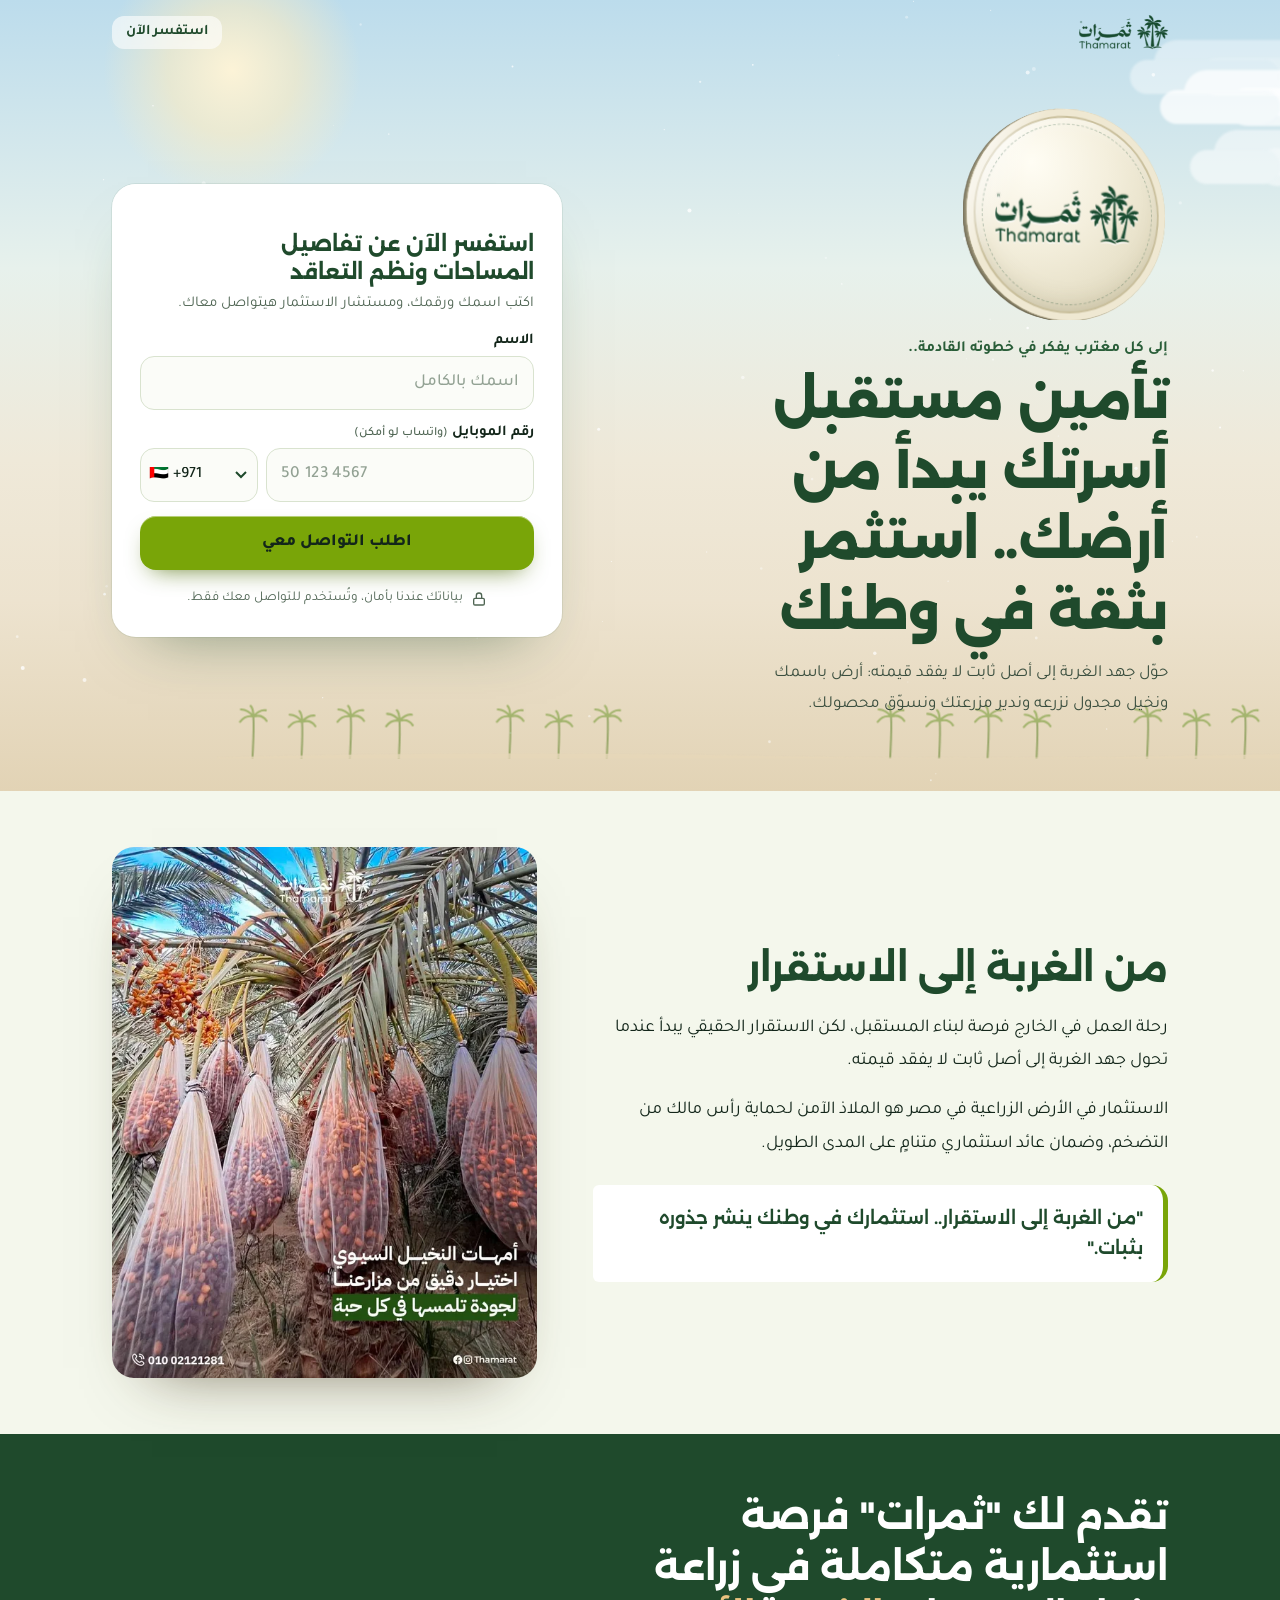
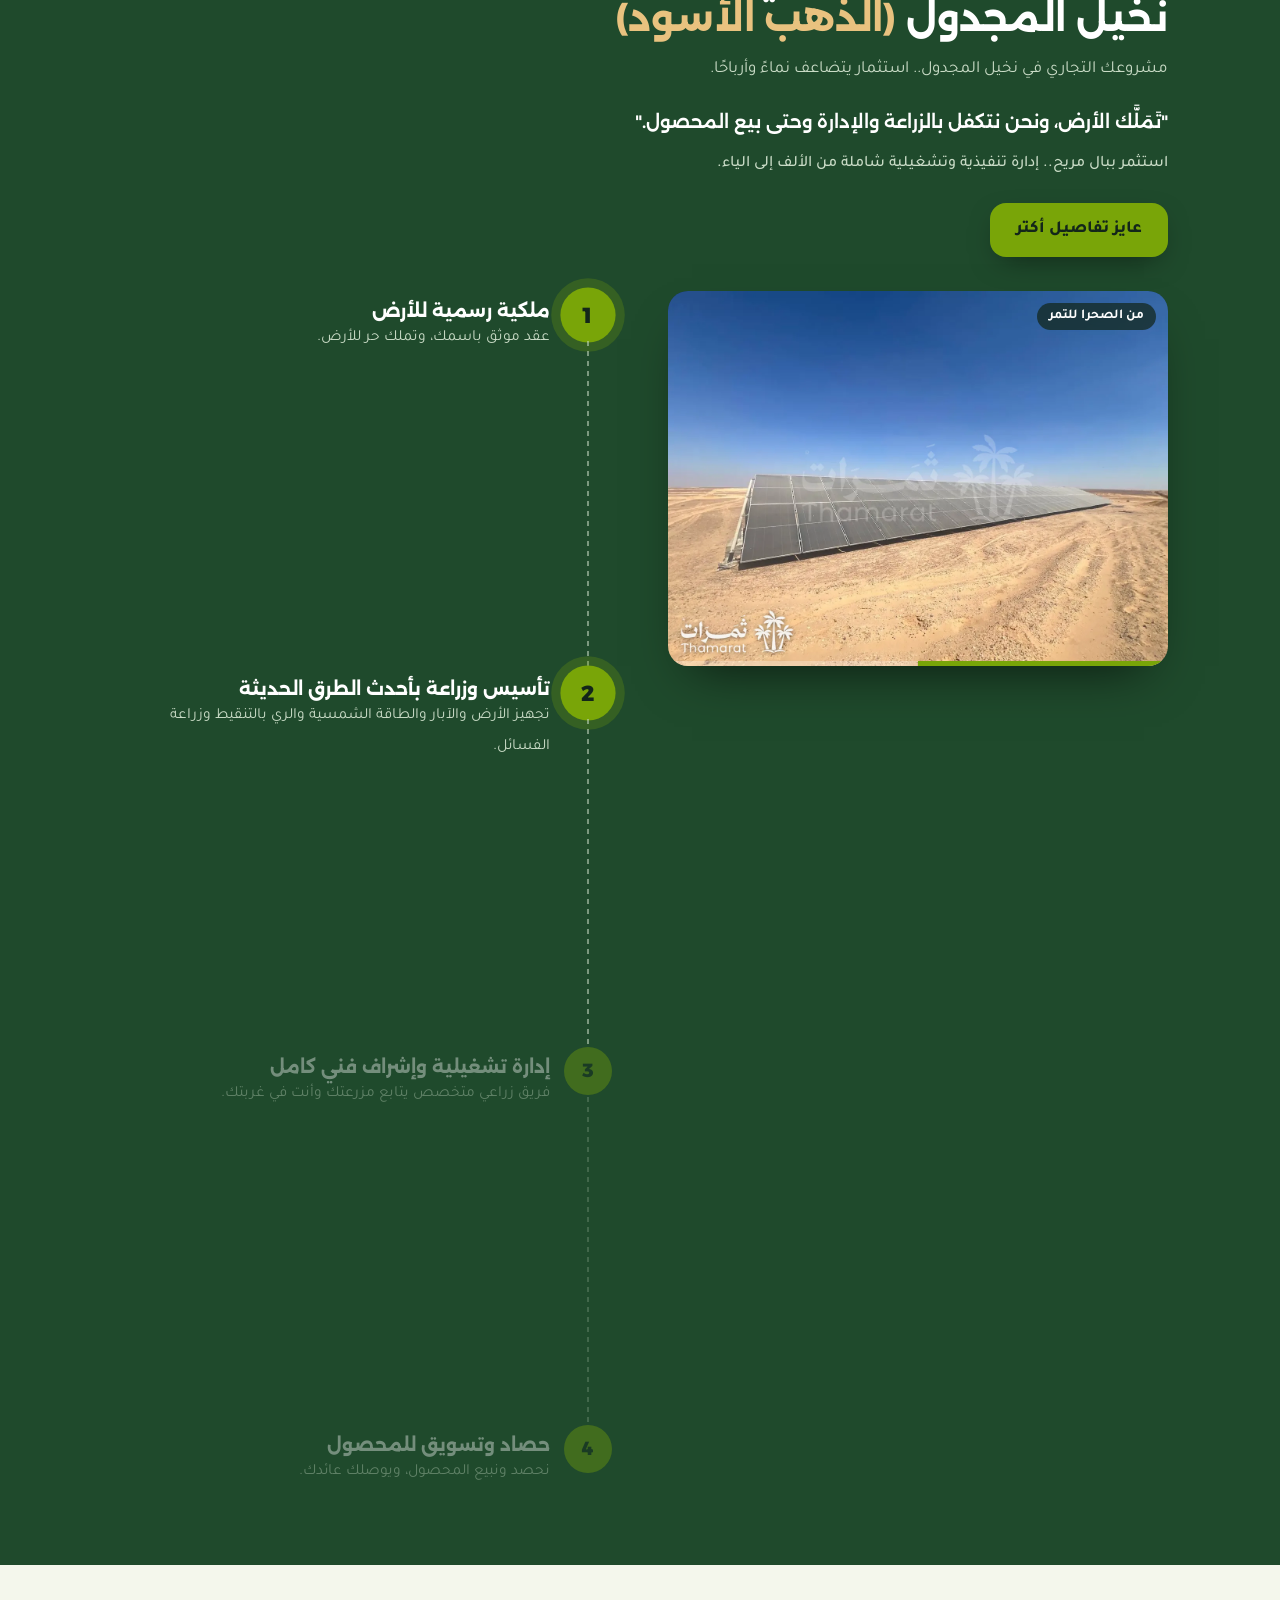
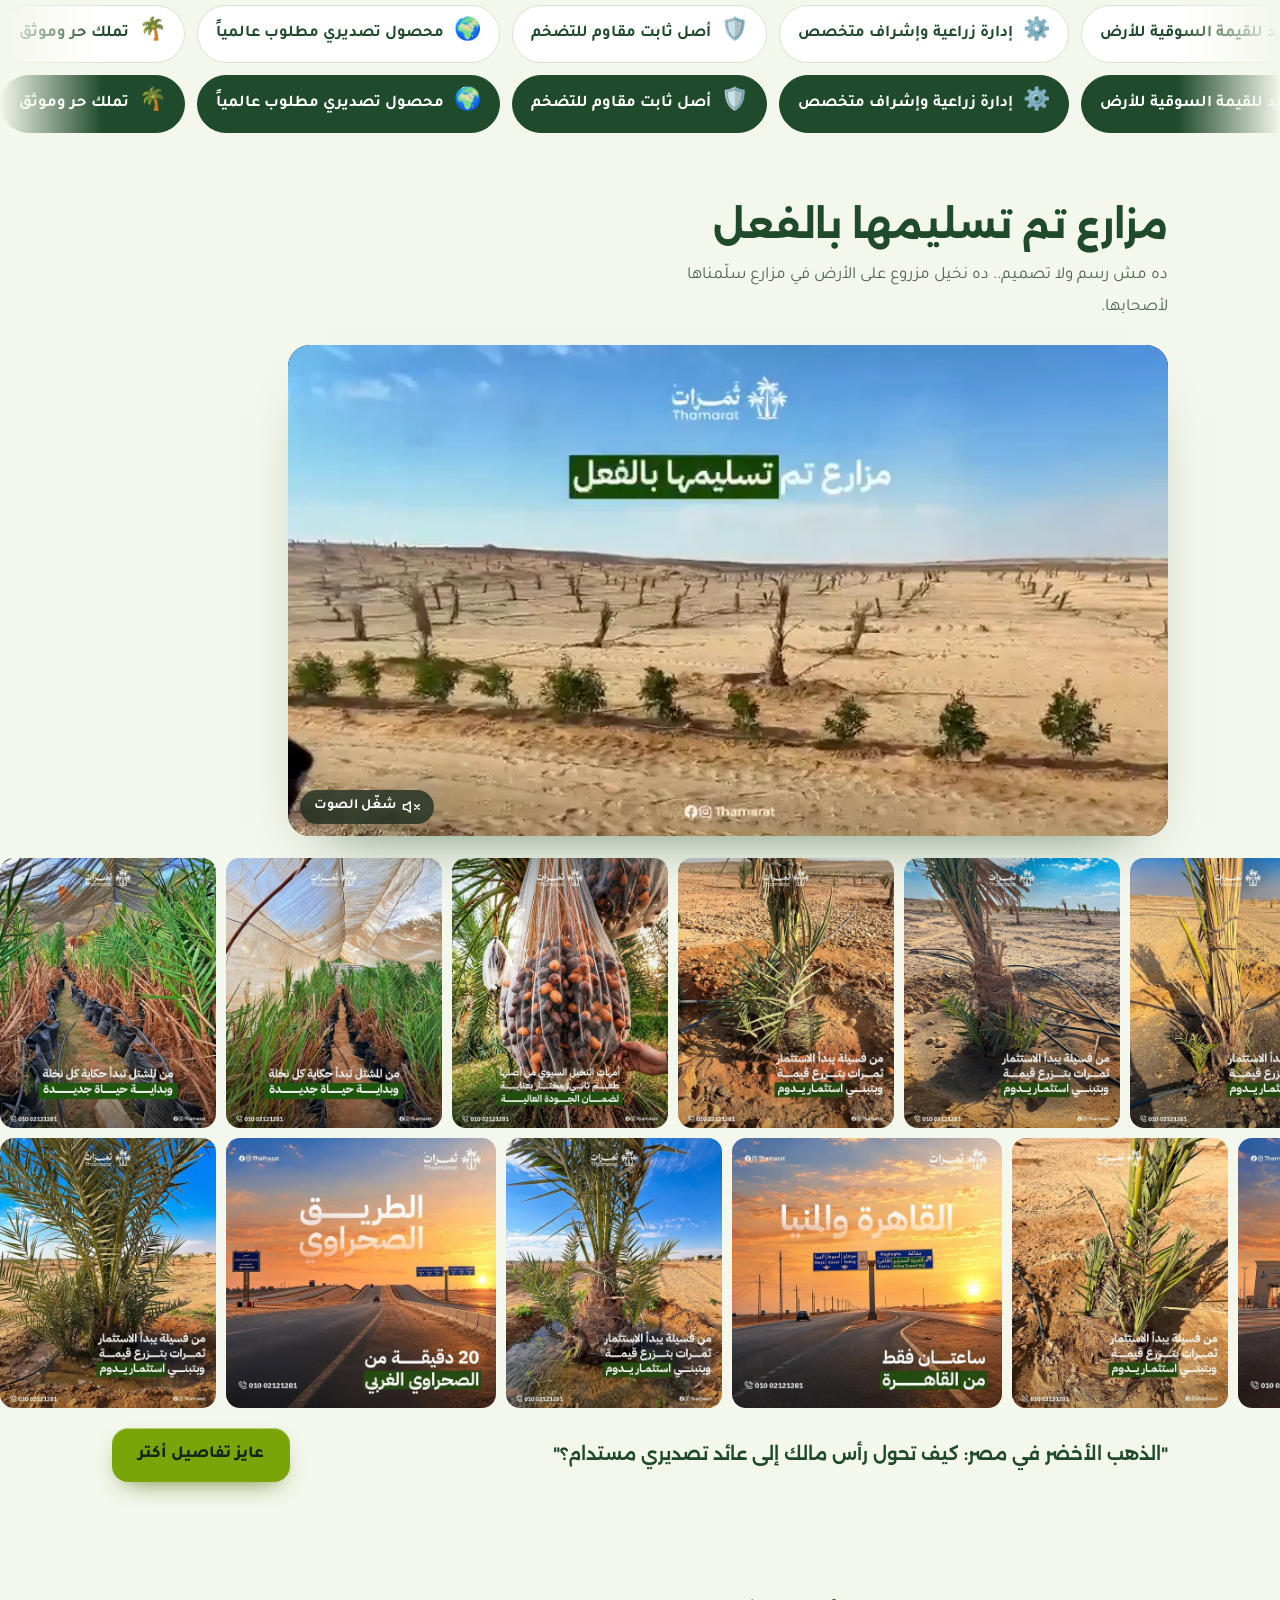
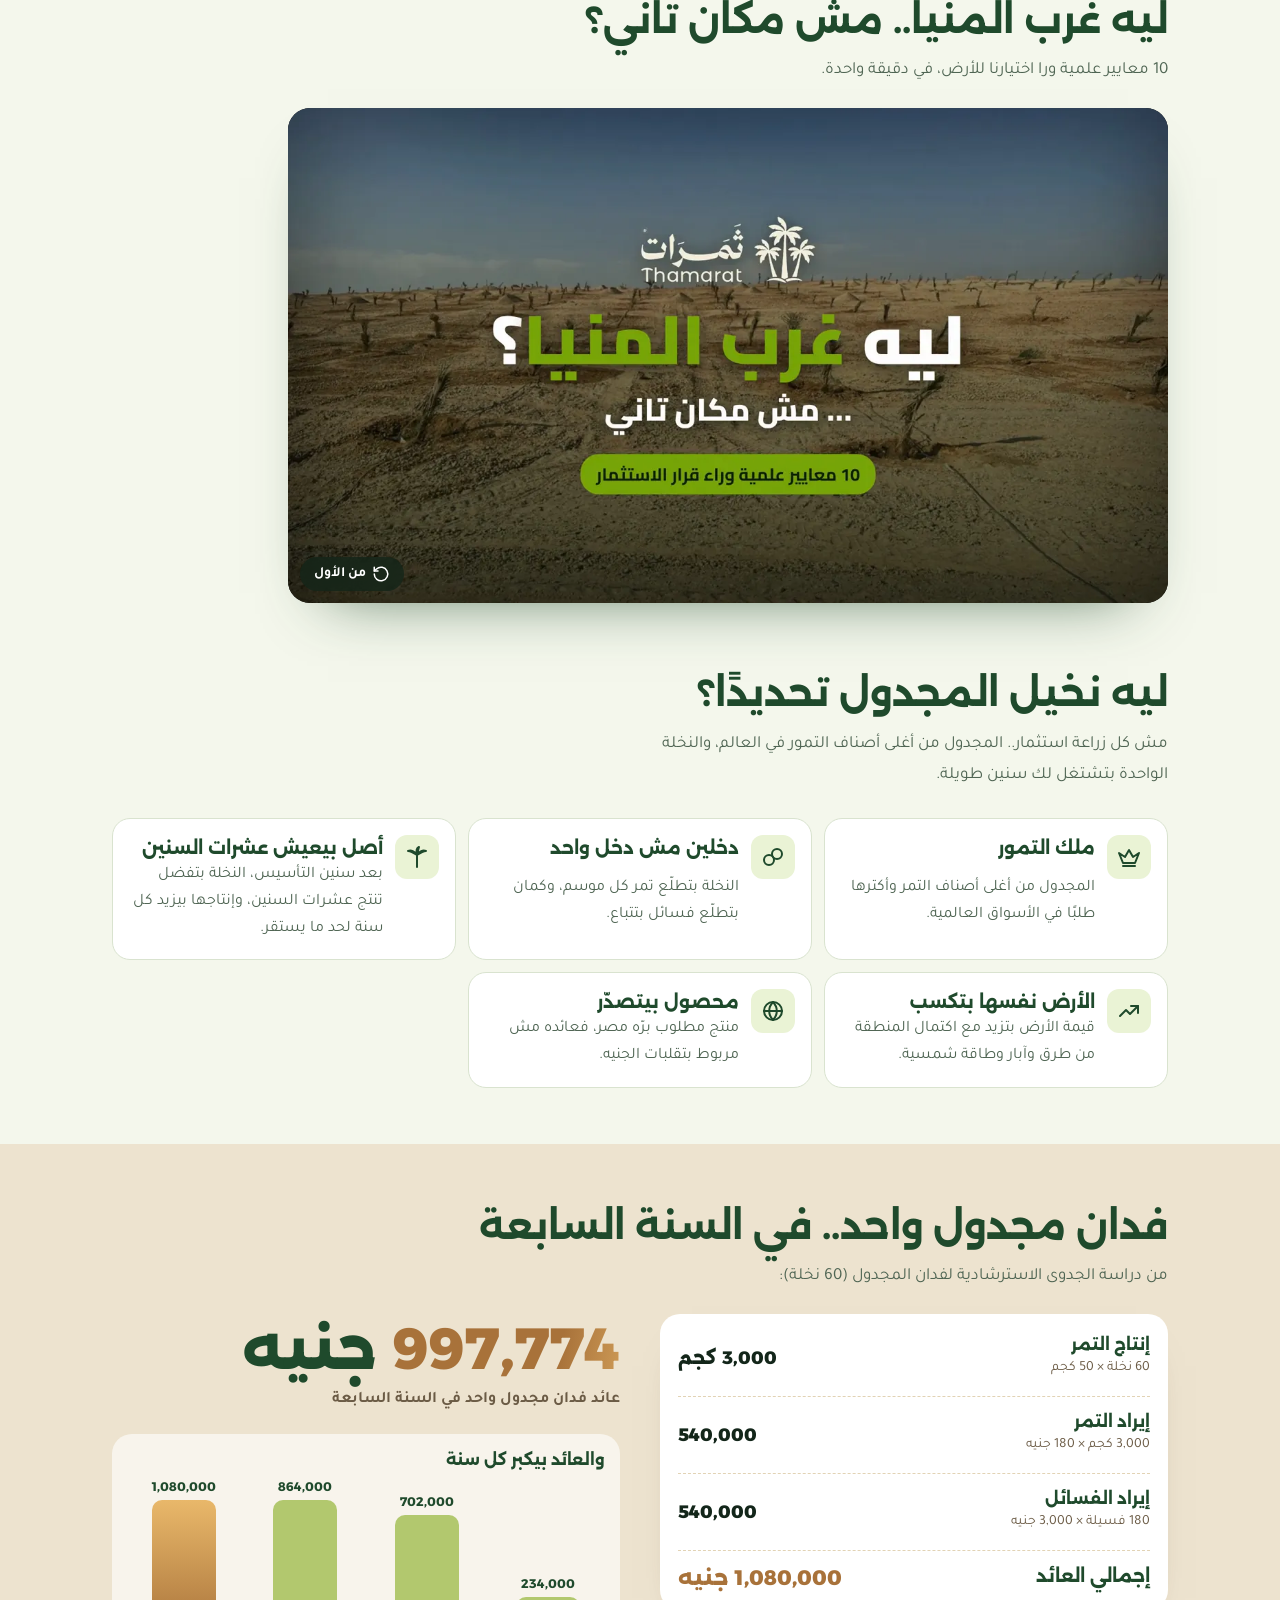
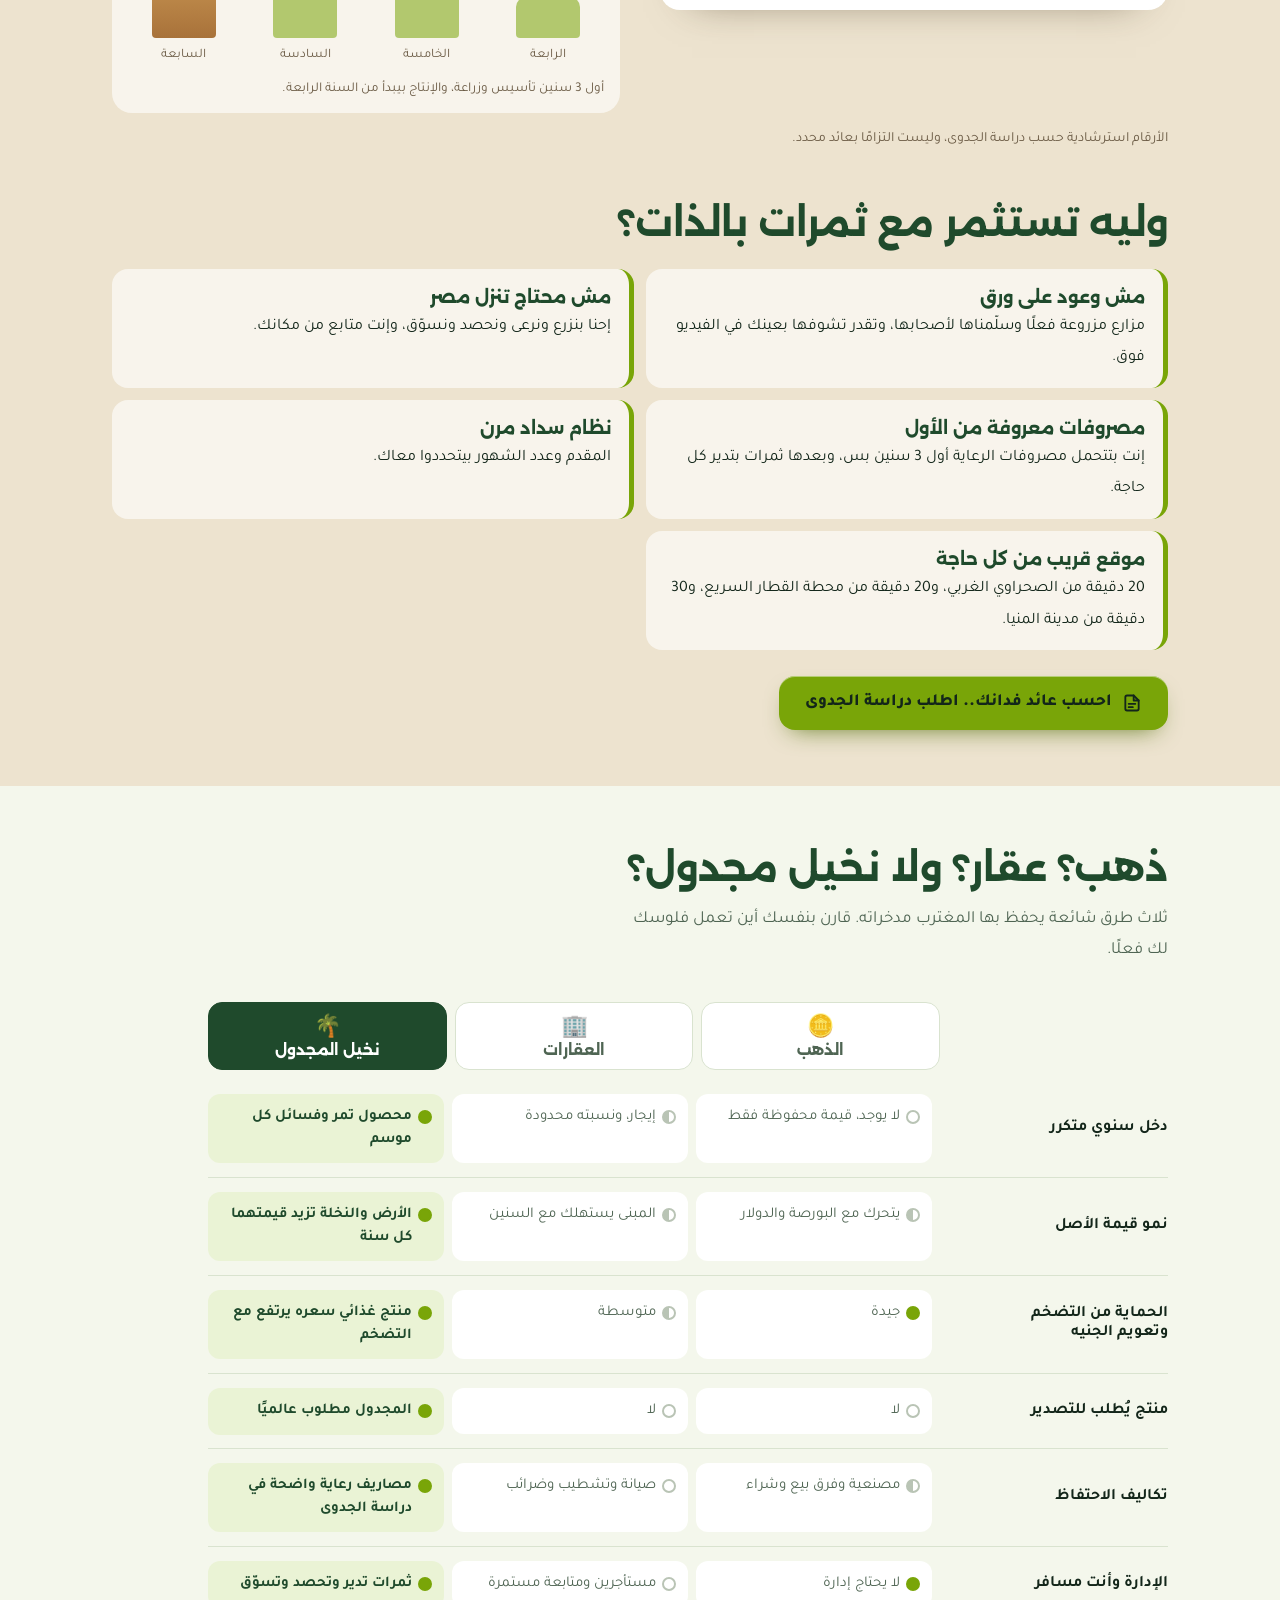
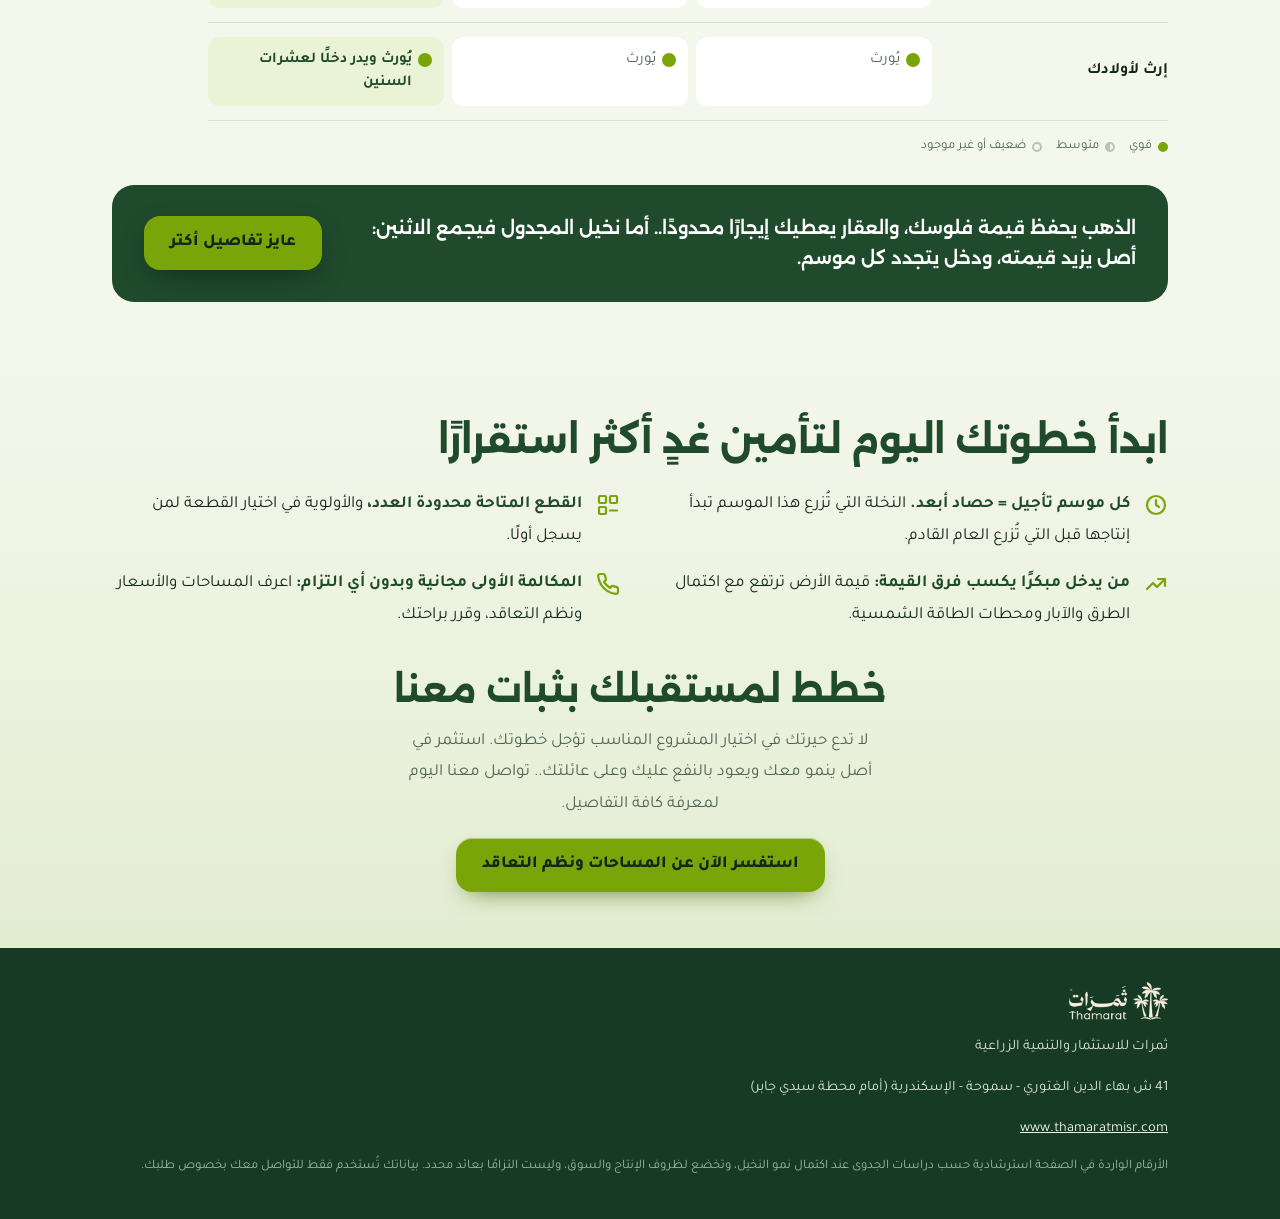
==== commit f0d34b22: "صفحة الإعلانات: شيل خانة الميزانية من فورم التسجيل (الاسم والرقم بس) Co-Authored-By: Claude Opus 5.5" ====
--- a/landing/index.html
+++ b/landing/index.html
@@ -748,11 +748,6 @@
         <input class="in num" name="phone" type="tel" inputmode="tel" autocomplete="tel-national" placeholder="50 123 4567" required maxlength="20" aria-label="رقم الموبايل">
       </div>
     </div>
-    <div class="fld">
-      <label>الميزانية التقريبية <small>(اختياري)</small></label>
-      <input class="in" name="budget" placeholder="مثلًا: 2 مليون جنيه" maxlength="60">
-      <div class="chips" role="group" aria-label="اختيار سريع للميزانية"></div>
-    </div>
     <input class="hp" name="website" tabindex="-1" autocomplete="off" aria-hidden="true">
     <p class="err" role="alert"></p>
     <button class="btn wide" type="submit">اطلب التواصل معي</button>
@@ -796,7 +791,6 @@
 var cc=(($('meta[name="visitor-cc"]')||{}).content||'').toUpperCase();
 var DEFAULT_CC=BY[cc]&&cc!=='XX'?cc:'AE';
 var PH={AE:'50 123 4567',SA:'51 234 5678',KW:'6000 1234',QA:'3312 3456',OM:'9123 4567',BH:'3612 3456',EG:'10 1234 5678'};
-var BUDGETS=['أقل من مليون جنيه','من 1 لـ 3 مليون جنيه','من 3 لـ 5 مليون جنيه','أكثر من 5 مليون جنيه'];
 
 /* ---------- نوع الطلب (بيوصل للـ CRM كفيدباك) ---------- */
 var WISH={
@@ -835,16 +829,13 @@
 
 function build(slot){
   var node=$('#tpl-form').content.cloneNode(true), f=node.querySelector('form');
-  var sel=f.querySelector('.cc'), code=f.querySelector('.code'), num=f.querySelector('.num'), chips=f.querySelector('.chips'), budget=f.querySelector('[name=budget]');
+  var sel=f.querySelector('.cc'), code=f.querySelector('.code'), num=f.querySelector('.num');
   var id=slot.dataset.form;
   f.querySelector('[name=name]').id='n-'+id; f.querySelector('label').htmlFor='n-'+id;
   COUNTRIES.forEach(function(c){var o=document.createElement('option');o.value=c[0];o.textContent=c[2]+' '+(c[1]?'+'+c[1]:'أخرى');o.title=c[3];sel.appendChild(o)});
   sel.value=DEFAULT_CC;
   function onCC(){var other=sel.value==='XX';code.hidden=!other;num.placeholder=PH[sel.value]||'رقم الموبايل';if(other)code.focus()}
   sel.addEventListener('change',onCC);onCC();
-  BUDGETS.forEach(function(b){var c=document.createElement('button');c.type='button';c.className='chip';c.textContent=b;c.setAttribute('aria-pressed','false');
-    c.addEventListener('click',function(){var on=c.getAttribute('aria-pressed')!=='true';$$('.chip',chips).forEach(function(x){x.setAttribute('aria-pressed','false')});c.setAttribute('aria-pressed',String(on));budget.value=on?b:''});chips.appendChild(c)});
-  budget.addEventListener('input',function(){$$('.chip',chips).forEach(function(x){x.setAttribute('aria-pressed',String(x.textContent===budget.value))})});
   f.addEventListener('submit',function(e){e.preventDefault();submit(f,id)});
   slot.innerHTML='';slot.appendChild(node);
   forms[id]={slot:slot,form:f,wish:'main'};
@@ -877,7 +868,7 @@
   if(name.length<2){err.textContent='اكتب اسمك من فضلك.';nm.focus();return}
   var p=fullPhone(f);
   if(p.err){err.textContent=p.err;f.elements.namedItem('phone').focus();return}
-  var budget=f.elements.namedItem('budget').value.trim();
+  var budget='';
   btn.disabled=true;btn.textContent='جاري الإرسال…';
   send({name:name,phone:p.phone,budget:budget,wish:wish,note:feedback(wish,budget,p.country),session:sid,utm:UTM,website:''})
     .then(function(r){
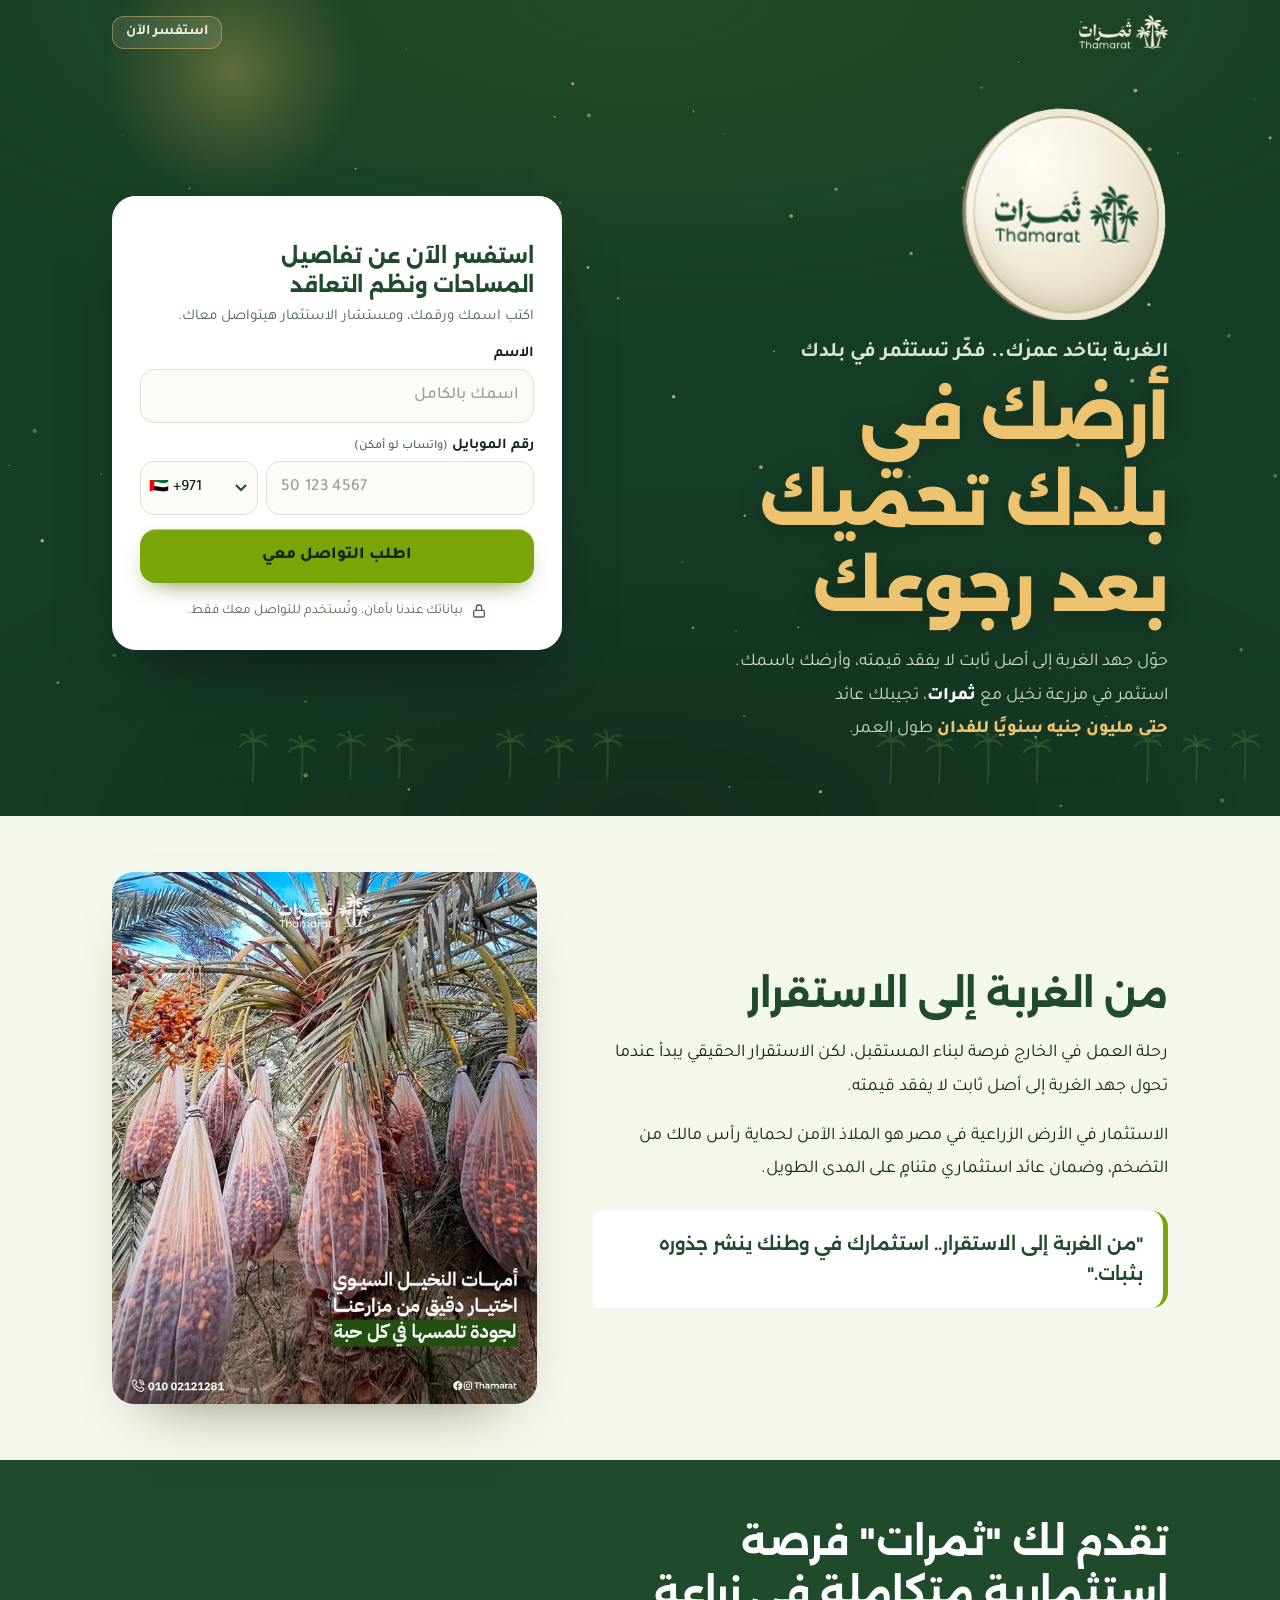
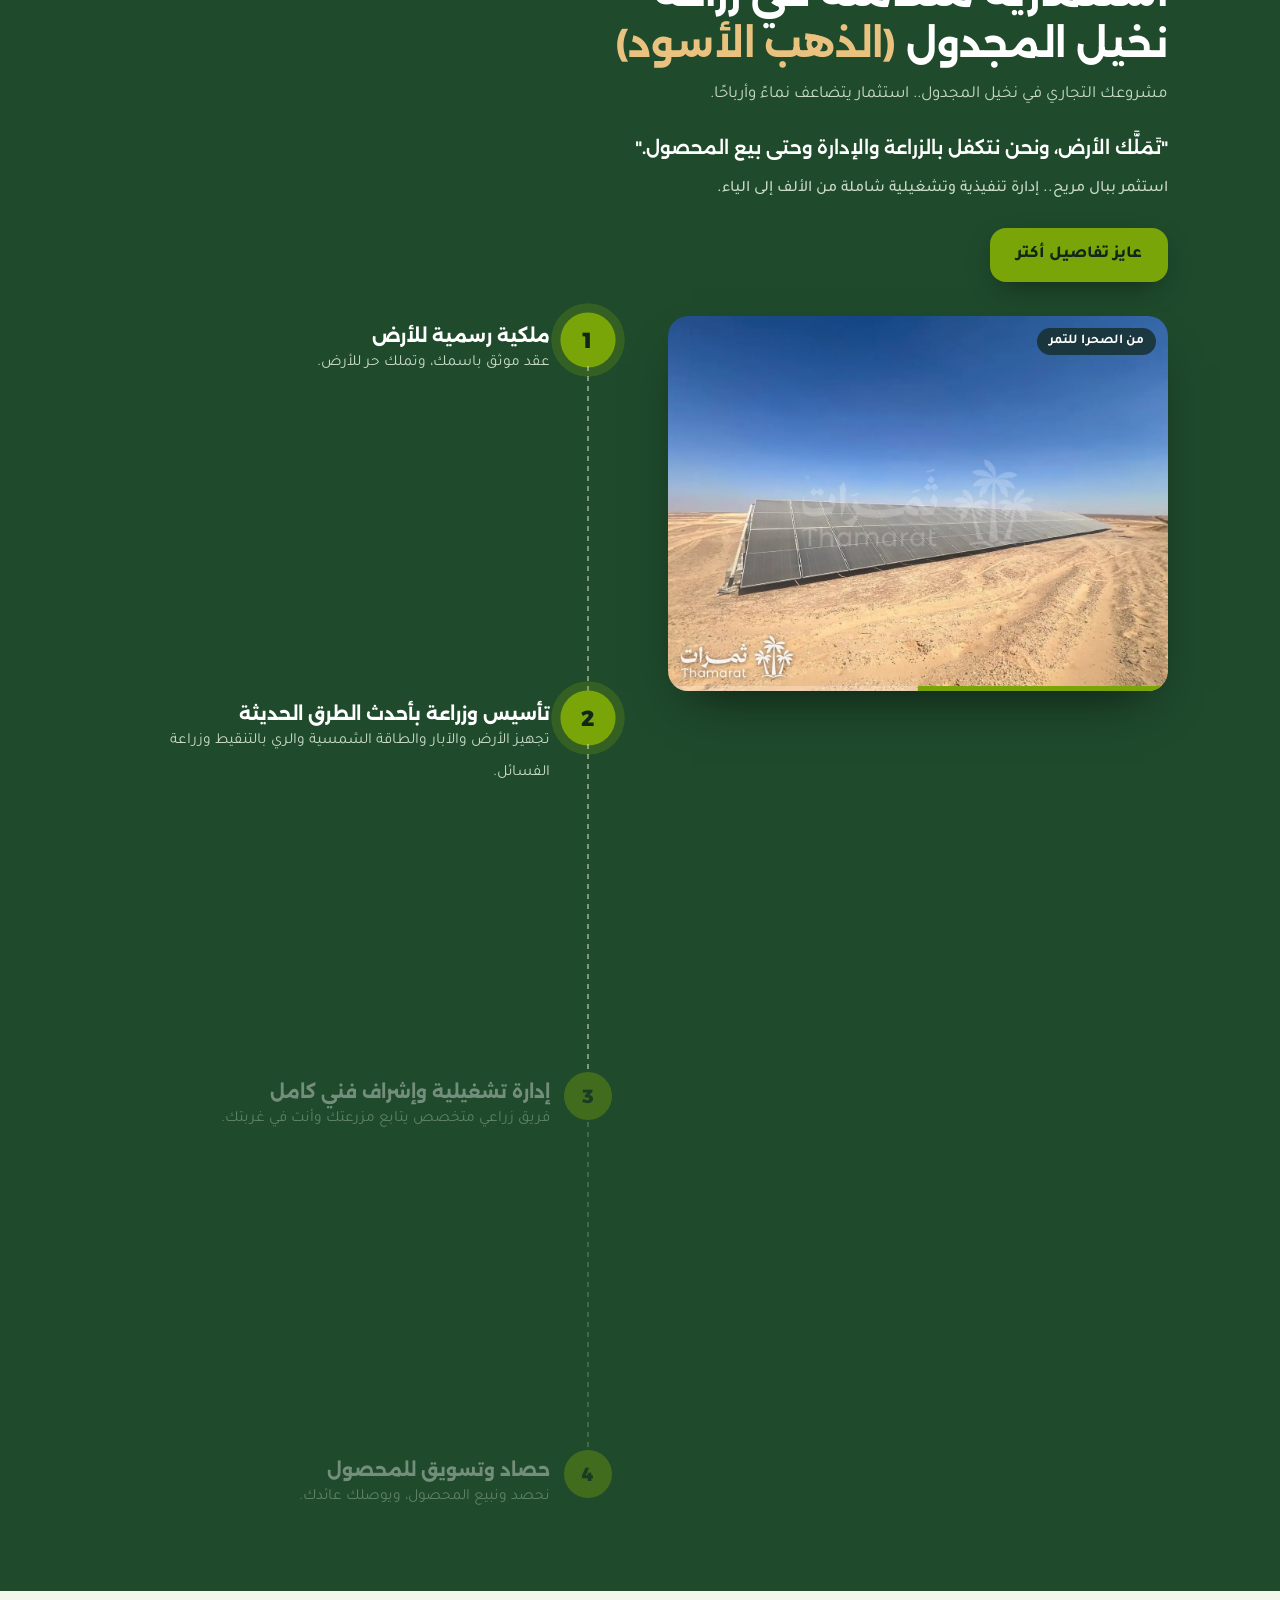
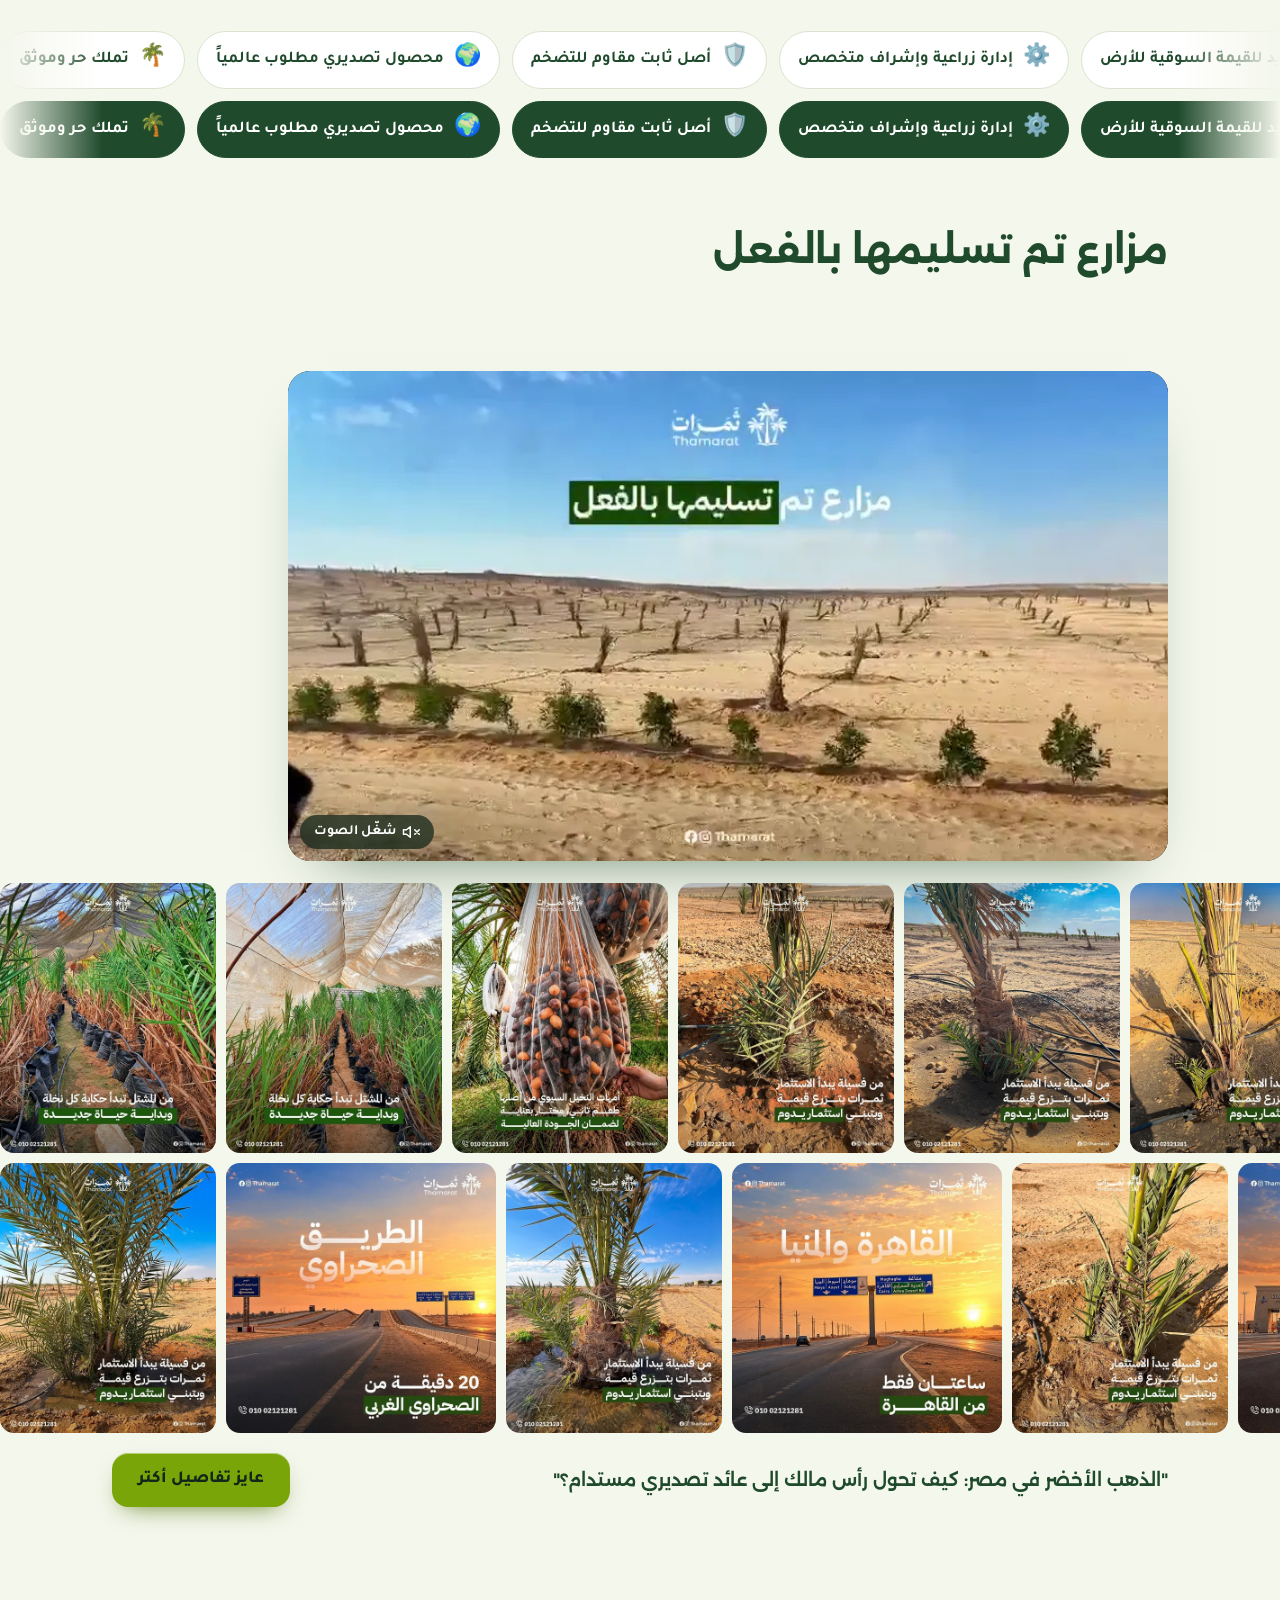
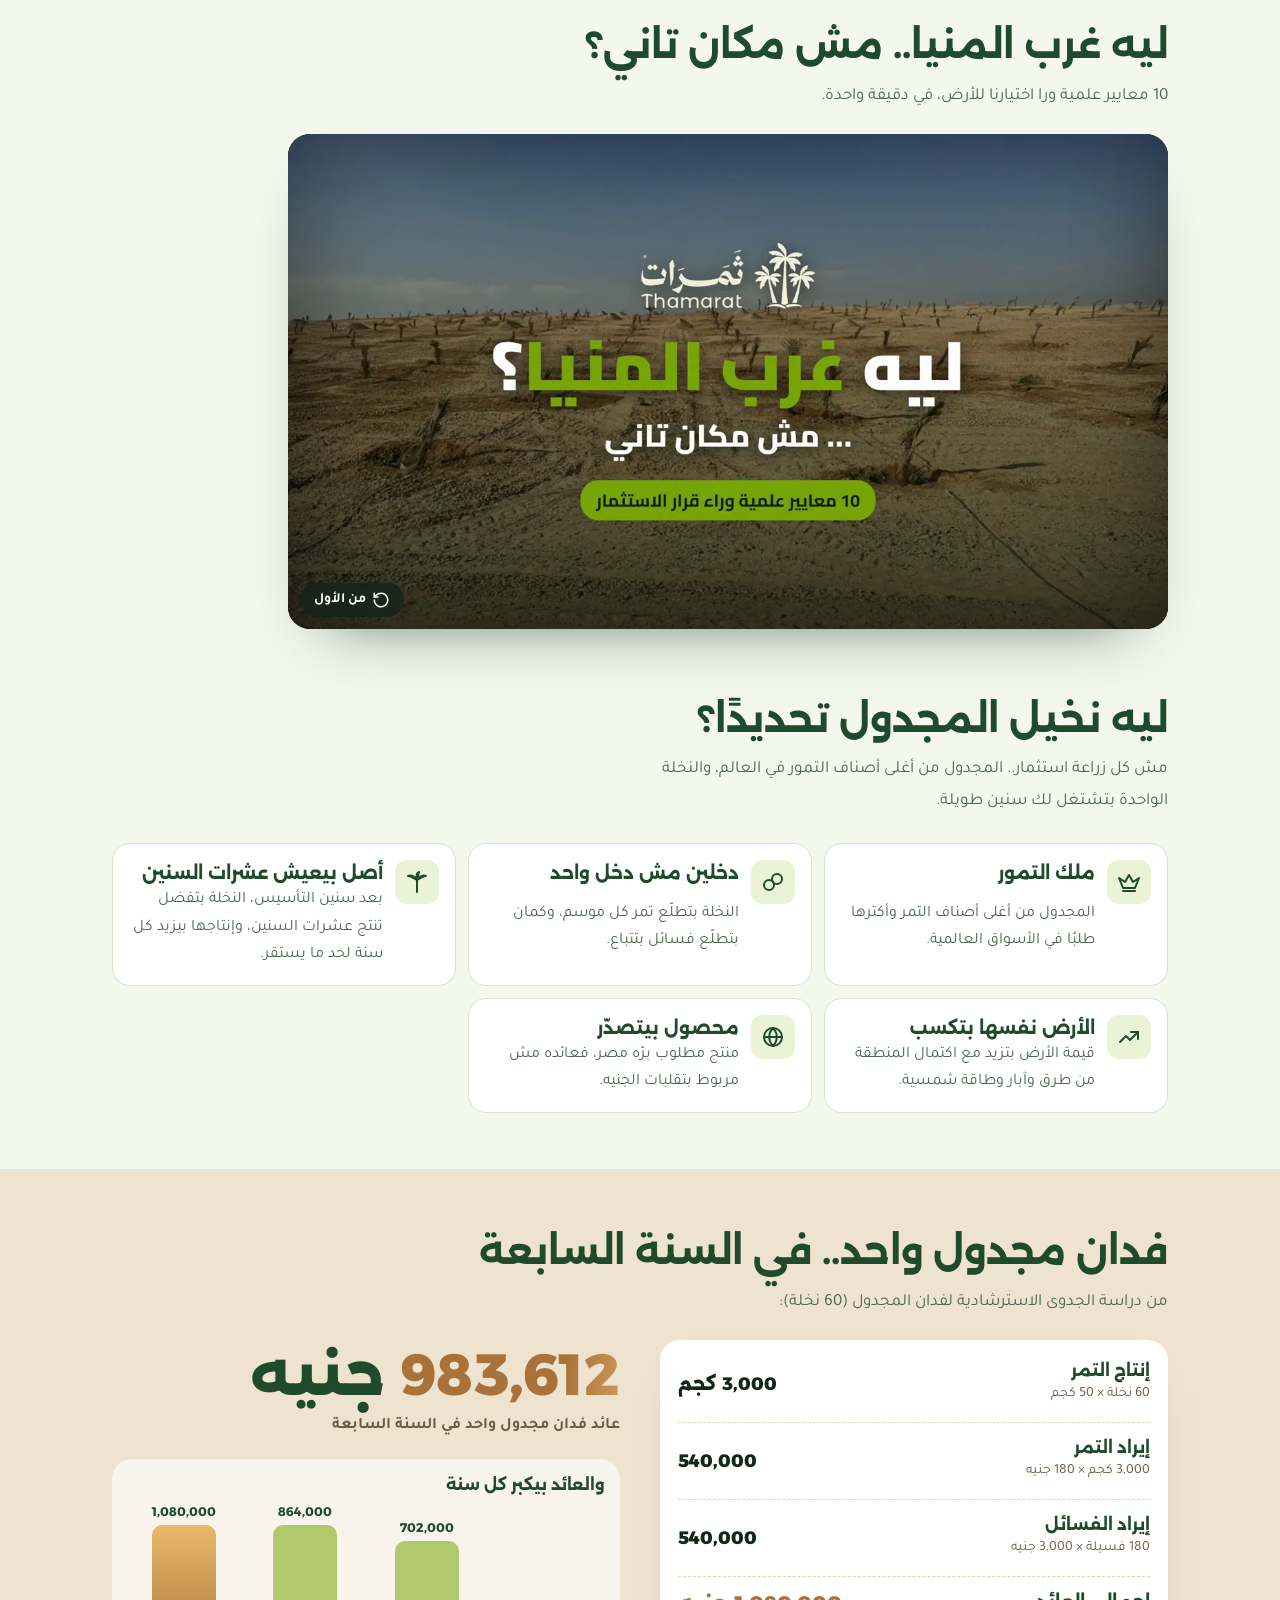
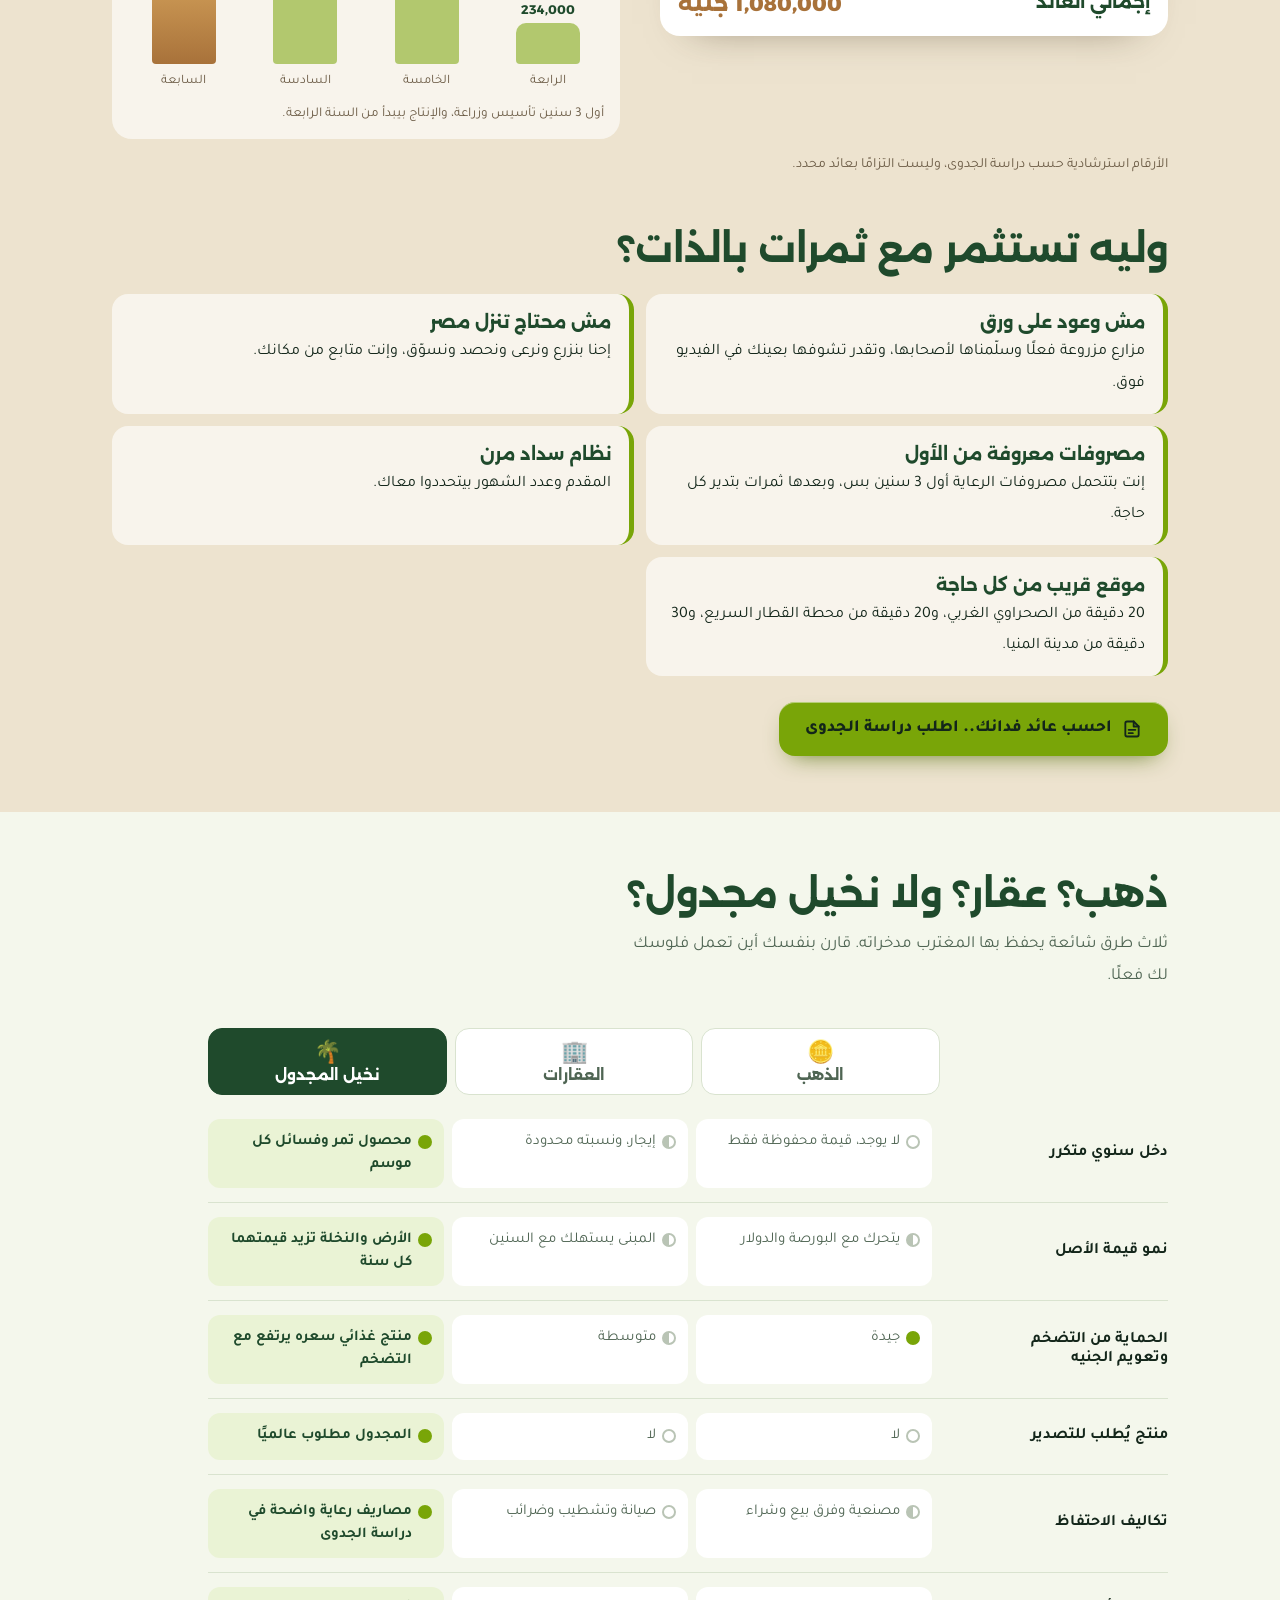
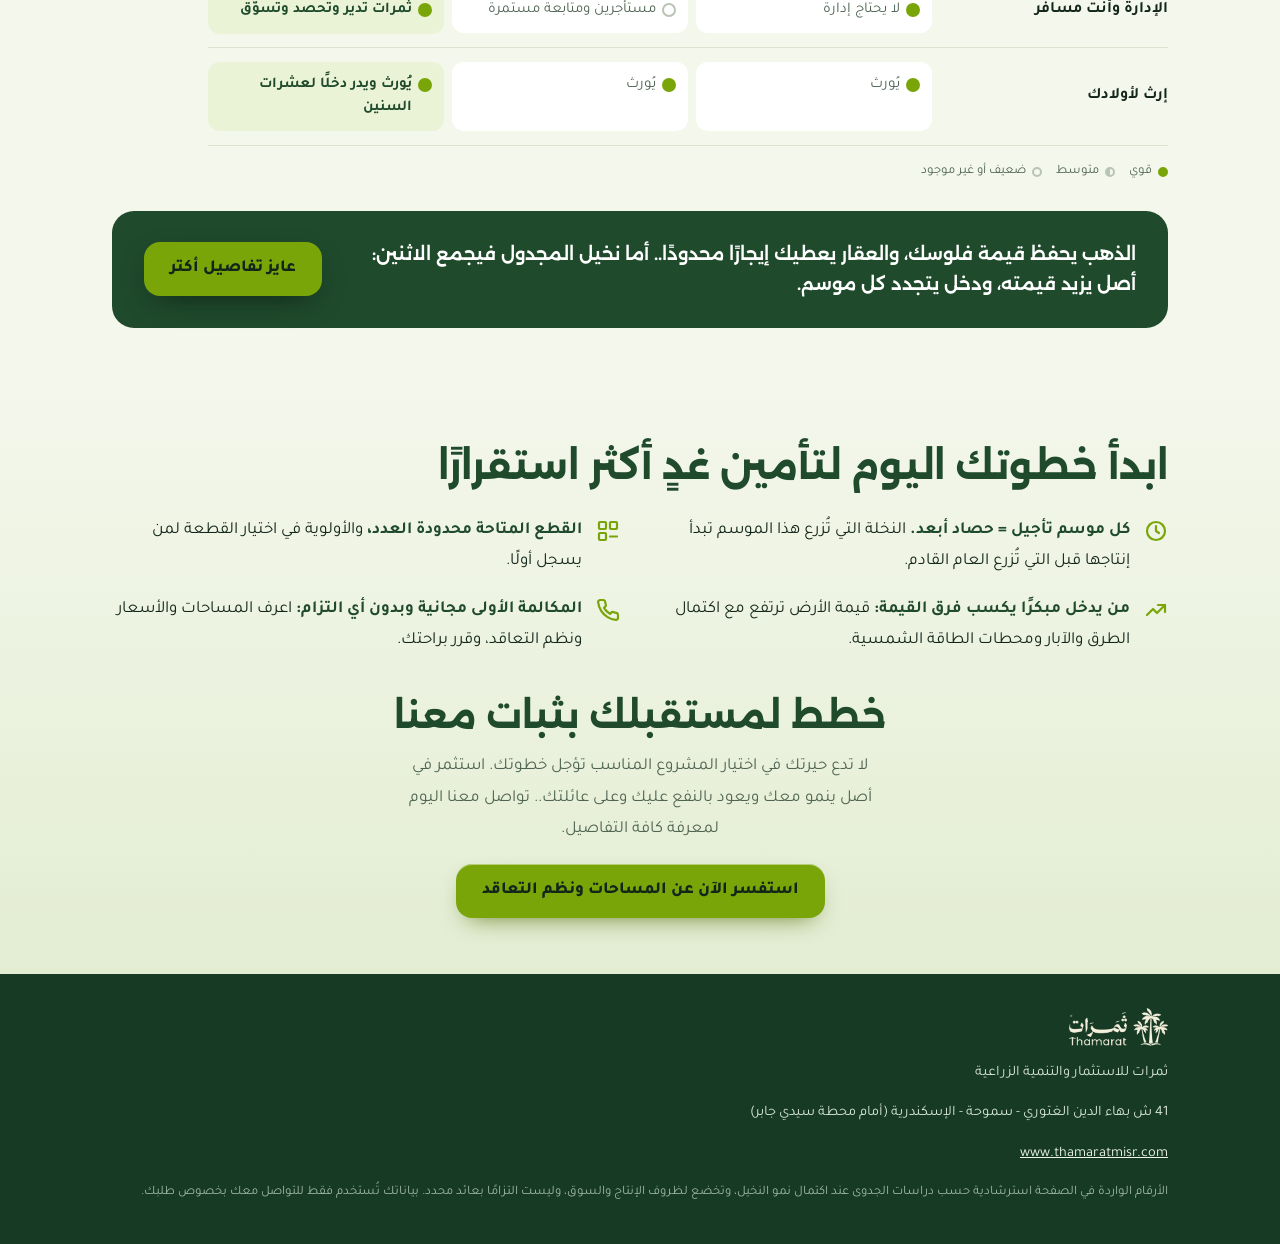
==== commit f2d05e2e: "اللاندينج: هيرو بخلفية #163D27 وعنوان دهبي وكلام جديد Co-Authored-By: Claude Opus 5.5 <noreply@anthr" ====
--- a/landing/index.html
+++ b/landing/index.html
@@ -3,14 +3,14 @@
 <head>
 <meta charset="utf-8">
 <meta name="viewport" content="width=device-width,initial-scale=1,viewport-fit=cover">
-<meta name="theme-color" content="#cfe6ee">
+<meta name="theme-color" content="#163D27">
 <title>ثمرات · استثمر في نخيل المجدول بأرضك في مصر</title>
-<meta name="description" content="إلى كل مغترب يفكر في خطوته القادمة: ملكية رسمية لأرض نخيل مجدول في مصر، زراعة وإدارة وتسويق كامل من ثمرات. سجّل بياناتك ومستشار الاستثمار يتواصل معك.">
+<meta name="description" content="الغربة بتاخد عمرك.. فكّر تستثمر في بلدك: ملكية رسمية لأرض نخيل مجدول في مصر، زراعة وإدارة وتسويق كامل من ثمرات. سجّل بياناتك ومستشار الاستثمار يتواصل معك.">
 <meta name="robots" content="noindex">
 <meta property="og:type" content="website">
 <meta property="og:locale" content="ar_EG">
 <meta property="og:site_name" content="ثمرات للاستثمار والتنمية الزراعية">
-<meta property="og:title" content="تأمين مستقبل أسرتك يبدأ من أرضك.. استثمر بثقة في وطنك">
+<meta property="og:title" content="أرضك في بلدك تحميك بعد رجوعك">
 <meta property="og:description" content="فرصة استثمارية متكاملة في زراعة نخيل المجدول: ملكية رسمية، زراعة، إدارة، وحصاد وتسويق للمحصول.">
 <meta property="og:image" content="https://invest.thamaratmisr.com/landing/og.jpg">
 <meta name="twitter:card" content="summary_large_image">
@@ -38,6 +38,9 @@
   --err:#b23b2a;
   --sky-a:#bcdcec;
   --sky-b:#e7f1ec;
+  --night:#163D27;     /* خلفية الهيرو */
+  --gold:#EDC36F;      /* الدهبي: عنوان الهيرو والتمييز على الأخضر */
+  --cream:#EEF3E4;     /* الكلام الفاتح على الأخضر الغامق */
   --display:"Alexandria","Tajawal",Tahoma,sans-serif;
   --body:"Tajawal",Tahoma,"Segoe UI",sans-serif;
   color-scheme:light;
@@ -73,13 +76,14 @@
 .top{position:absolute;inset-inline:0;top:0;z-index:5;padding-top:env(safe-area-inset-top,0px)}
 .top .wrap{display:flex;align-items:center;justify-content:space-between;height:64px}
 .top img{height:34px;width:auto}
-.top a.ask{font:700 14.5px var(--body);color:var(--palm);text-decoration:none;padding:8px 14px;border-radius:12px;background:rgba(255,255,255,.6);-webkit-backdrop-filter:blur(8px);backdrop-filter:blur(8px)}
+.top a.ask{font:700 14.5px var(--body);color:var(--cream);text-decoration:none;padding:8px 14px;border-radius:12px;background:rgba(255,255,255,.1);box-shadow:inset 0 0 0 1px rgba(237,195,111,.45);-webkit-backdrop-filter:blur(8px);backdrop-filter:blur(8px)}
 
 /* ---------- الهيرو: سما فوق رمل، وخط نخيل على الأفق ---------- */
 .hero{position:relative;isolation:isolate;overflow:hidden;
-  background:linear-gradient(180deg,var(--sky-a) 0%,var(--sky-b) 34%,#efe9d9 58%,var(--sand) 76%,var(--sand-2) 100%);
+  background:radial-gradient(120% 70% at 50% 0%,rgba(121,165,8,.14) 0%,transparent 60%),radial-gradient(90% 60% at 50% 100%,rgba(0,0,0,.22) 0%,transparent 70%),var(--night);
+  color:var(--cream);
   padding:84px 0 36px}
-.hero .horizon{position:absolute;inset-inline:0;top:184px;height:62px;z-index:-1;opacity:.9}
+.hero .horizon{position:absolute;inset-inline:0;top:184px;height:62px;z-index:-1;opacity:.35}
 .hero .grid{display:grid;gap:22px;align-items:start}
 .hero .intro{text-align:center}
 .stage{perspective:1100px;display:grid;place-items:center;height:168px;margin-bottom:10px}
@@ -95,13 +99,15 @@
 .coin .back img{width:64%;opacity:.85}
 .coin .face{backface-visibility:hidden}
 .coin .ring{position:absolute;inset:7%;border-radius:50%;border:1px dashed rgba(22,74,46,.28);transform:translateZ(14px)}
-.hero .to{font:700 15.5px var(--body);color:var(--palm-2)}
-.hero h1{font-size:clamp(29px,7.6vw,52px);font-weight:800;color:var(--palm);margin:6px auto 12px;max-width:20ch;letter-spacing:-.01em}
-.hero .lede{color:#3b4f3f;font-size:17px;max-width:46ch;margin-inline:auto}
+.hero .to{font:700 clamp(17px,4.4vw,21px) var(--body);color:var(--cream);opacity:.92}
+.hero h1{font-size:clamp(36px,10vw,66px);font-weight:800;color:var(--gold);margin:8px auto 16px;max-width:14ch;line-height:1.3;letter-spacing:-.01em;text-shadow:0 2px 24px rgba(0,0,0,.28)}
+.hero .lede{color:rgba(238,243,228,.86);font-size:18px;max-width:46ch;margin-inline:auto}
+.hero .lede b{color:var(--gold);font-weight:800;white-space:nowrap}
+.hero .lede strong{color:#fff;font-weight:800}
 
 /* ---------- كارت التسجيل ---------- */
 .card{position:relative;background:var(--paper);border-radius:24px;padding:22px 18px 20px;
-  box-shadow:0 1px 0 rgba(255,255,255,.9) inset,0 30px 60px -36px rgba(31,74,44,.55),0 0 0 1px rgba(31,74,44,.08)}
+  box-shadow:0 1px 0 rgba(255,255,255,.9) inset,0 30px 60px -30px rgba(0,0,0,.6),0 0 0 1px rgba(31,74,44,.08)}
 .card h2{font-size:21px;color:var(--palm);font-weight:700}
 .card .sub{color:var(--muted);font-size:15px;margin-top:4px}
 .f{display:grid;gap:14px;margin-top:16px}
@@ -335,7 +341,7 @@
 /* =================== الحركة =================== */
 /* السما: شمس وسحاب بيتحرك ونقط نور */
 .sky{position:absolute;inset:0;z-index:-2;overflow:hidden;pointer-events:none}
-.sky .sun{position:absolute;top:-60px;left:8%;width:260px;height:260px;border-radius:50%;background:radial-gradient(circle,rgba(255,244,214,.95) 0,rgba(255,236,190,.55) 35%,transparent 70%);animation:glow 6s ease-in-out infinite alternate}
+.sky .sun{position:absolute;top:-60px;left:8%;width:260px;height:260px;border-radius:50%;background:radial-gradient(circle,rgba(237,195,111,.32) 0,rgba(237,195,111,.12) 38%,transparent 70%);animation:glow 6s ease-in-out infinite alternate}
 @keyframes glow{to{transform:scale(1.15);opacity:.8}}
 .sky .cloud{position:absolute;height:34px;border-radius:40px;background:rgba(255,255,255,.75);filter:blur(1px);box-shadow:30px -14px 0 6px rgba(255,255,255,.7),70px 0 0 2px rgba(255,255,255,.7)}
 .sky .c1{top:90px;width:120px;animation:drift 48s linear infinite}
@@ -343,6 +349,7 @@
 .sky .c3{top:60px;width:150px;opacity:.55;animation:drift 80s linear infinite -50s}
 @keyframes drift{from{transform:translateX(-30vw)}to{transform:translateX(130vw)}}
 #motes{position:absolute;inset:0;width:100%;height:100%}
+.hero .sky .cloud{display:none}
 .horizon use{transform-box:fill-box;transform-origin:50% 100%;animation:sway 4.6s ease-in-out infinite alternate}
 .horizon use:nth-child(3n){animation-duration:5.4s;animation-delay:-1.2s}
 .horizon use:nth-child(3n+1){animation-duration:3.9s;animation-delay:-2.1s}
@@ -429,7 +436,7 @@
 
 <header class="top">
   <div class="wrap">
-    <img src="/assets/logo-green.png" alt="ثمرات Thamarat" width="89" height="34">
+    <img src="/assets/logo-cream.png" alt="ثمرات Thamarat" width="89" height="34">
     <a class="ask" href="#lead" data-cta="contract">استفسر الآن</a>
   </div>
 </header>
@@ -440,7 +447,7 @@
   <div class="sky" aria-hidden="true"><i class="sun"></i><i class="cloud c1"></i><i class="cloud c2"></i><i class="cloud c3"></i><canvas id="motes"></canvas></div>
   <svg class="horizon" viewBox="0 0 1200 70" preserveAspectRatio="none" aria-hidden="true">
     <defs>
-      <g id="p"><path d="M0 70 C1 48 2 36 1 22" stroke="#4f7a1a" stroke-width="2.2" fill="none"/><path d="M1 22 q-9 -2 -15 6 M1 22 q10 -3 15 5 M1 22 q-6 -8 -14 -8 M1 22 q7 -8 14 -7 M1 22 q0 -9 -3 -12" stroke="#5f8f1b" stroke-width="2.4" fill="none" stroke-linecap="round"/></g>
+      <g id="p"><path d="M0 70 C1 48 2 36 1 22" stroke="#9cc23a" stroke-width="2.2" fill="none"/><path d="M1 22 q-9 -2 -15 6 M1 22 q10 -3 15 5 M1 22 q-6 -8 -14 -8 M1 22 q7 -8 14 -7 M1 22 q0 -9 -3 -12" stroke="#a9cf4a" stroke-width="2.4" fill="none" stroke-linecap="round"/></g>
     </defs>
     <g opacity=".55">
       <use href="#p" x="40"/><use href="#p" x="95" y="6"/><use href="#p" x="150"/><use href="#p" x="205" y="5"/>
@@ -448,15 +455,15 @@
       <use href="#p" x="760"/><use href="#p" x="815" y="5"/><use href="#p" x="870"/><use href="#p" x="925" y="6"/>
       <use href="#p" x="1050"/><use href="#p" x="1105" y="5"/><use href="#p" x="1160"/>
     </g>
-    <path d="M0 68 Q300 60 600 66 T1200 64 V70 H0Z" fill="#e6d7b9" opacity=".8"/>
+    <path d="M0 68 Q300 60 600 66 T1200 64 V70 H0Z" fill="#163D27" opacity=".8"/>
   </svg>
 
   <div class="wrap grid">
     <div class="intro">
       <div class="stage" id="stage"><div class="coin" id="coin" aria-hidden="true"></div></div>
-      <p class="to">إلى كل مغترب يفكر في خطوته القادمة..</p>
-      <h1>تأمين مستقبل أسرتك يبدأ من أرضك.. استثمر بثقة في وطنك</h1>
-      <p class="lede">حوّل جهد الغربة إلى أصل ثابت لا يفقد قيمته: أرض باسمك ونخيل مجدول نزرعه وندير مزرعتك ونسوّق محصولك.</p>
+      <p class="to">الغربة بتاخد عمرك.. فكّر تستثمر في بلدك</p>
+      <h1>أرضك في بلدك تحميك بعد رجوعك</h1>
+      <p class="lede">حوّل جهد الغربة إلى أصل ثابت لا يفقد قيمته، وأرضك باسمك. استثمر في مزرعة نخيل مع <strong>ثمرات</strong>، تجيبلك عائد <b>حتى مليون جنيه سنويًا للفدان</b> طول العمر.</p>
     </div>
 
     <div class="card" id="lead">
@@ -959,7 +966,7 @@
 /* نقط نور في السما */
 (function(){var cv=$('#motes');if(!cv||reduce)return;var cx=cv.getContext('2d'),W,H,ms=[],run=true;
   function size(){var d=Math.min(devicePixelRatio||1,2);W=cv.clientWidth;H=cv.clientHeight;cv.width=W*d;cv.height=H*d;cx.setTransform(d,0,0,d,0,0);ms=Array.from({length:Math.round(W/16)},function(){return{x:Math.random()*W,y:Math.random()*H,r:Math.random()*1.7+.4,v:Math.random()*.25+.06,p:Math.random()*6}})}
-  function draw(t){if(!run)return;cx.clearRect(0,0,W,H);ms.forEach(function(m){m.y-=m.v;m.x+=Math.sin(t/2200+m.p)*.15;if(m.y<-4){m.y=H+4;m.x=Math.random()*W}cx.beginPath();cx.arc(m.x,m.y,m.r,0,7);cx.fillStyle='rgba(255,255,255,'+(.35+.45*Math.pow(Math.sin(t/900+m.p),2))+')';cx.fill()});requestAnimationFrame(draw)}
+  function draw(t){if(!run)return;cx.clearRect(0,0,W,H);ms.forEach(function(m){m.y-=m.v;m.x+=Math.sin(t/2200+m.p)*.15;if(m.y<-4){m.y=H+4;m.x=Math.random()*W}cx.beginPath();cx.arc(m.x,m.y,m.r,0,7);cx.fillStyle='rgba(245,222,160,'+(.25+.45*Math.pow(Math.sin(t/900+m.p),2))+')';cx.fill()});requestAnimationFrame(draw)}
   size();addEventListener('resize',size);requestAnimationFrame(draw);
   new IntersectionObserver(function(e){var was=run;run=e[0].isIntersecting;if(run&&!was)requestAnimationFrame(draw)}).observe(cv);
 })();
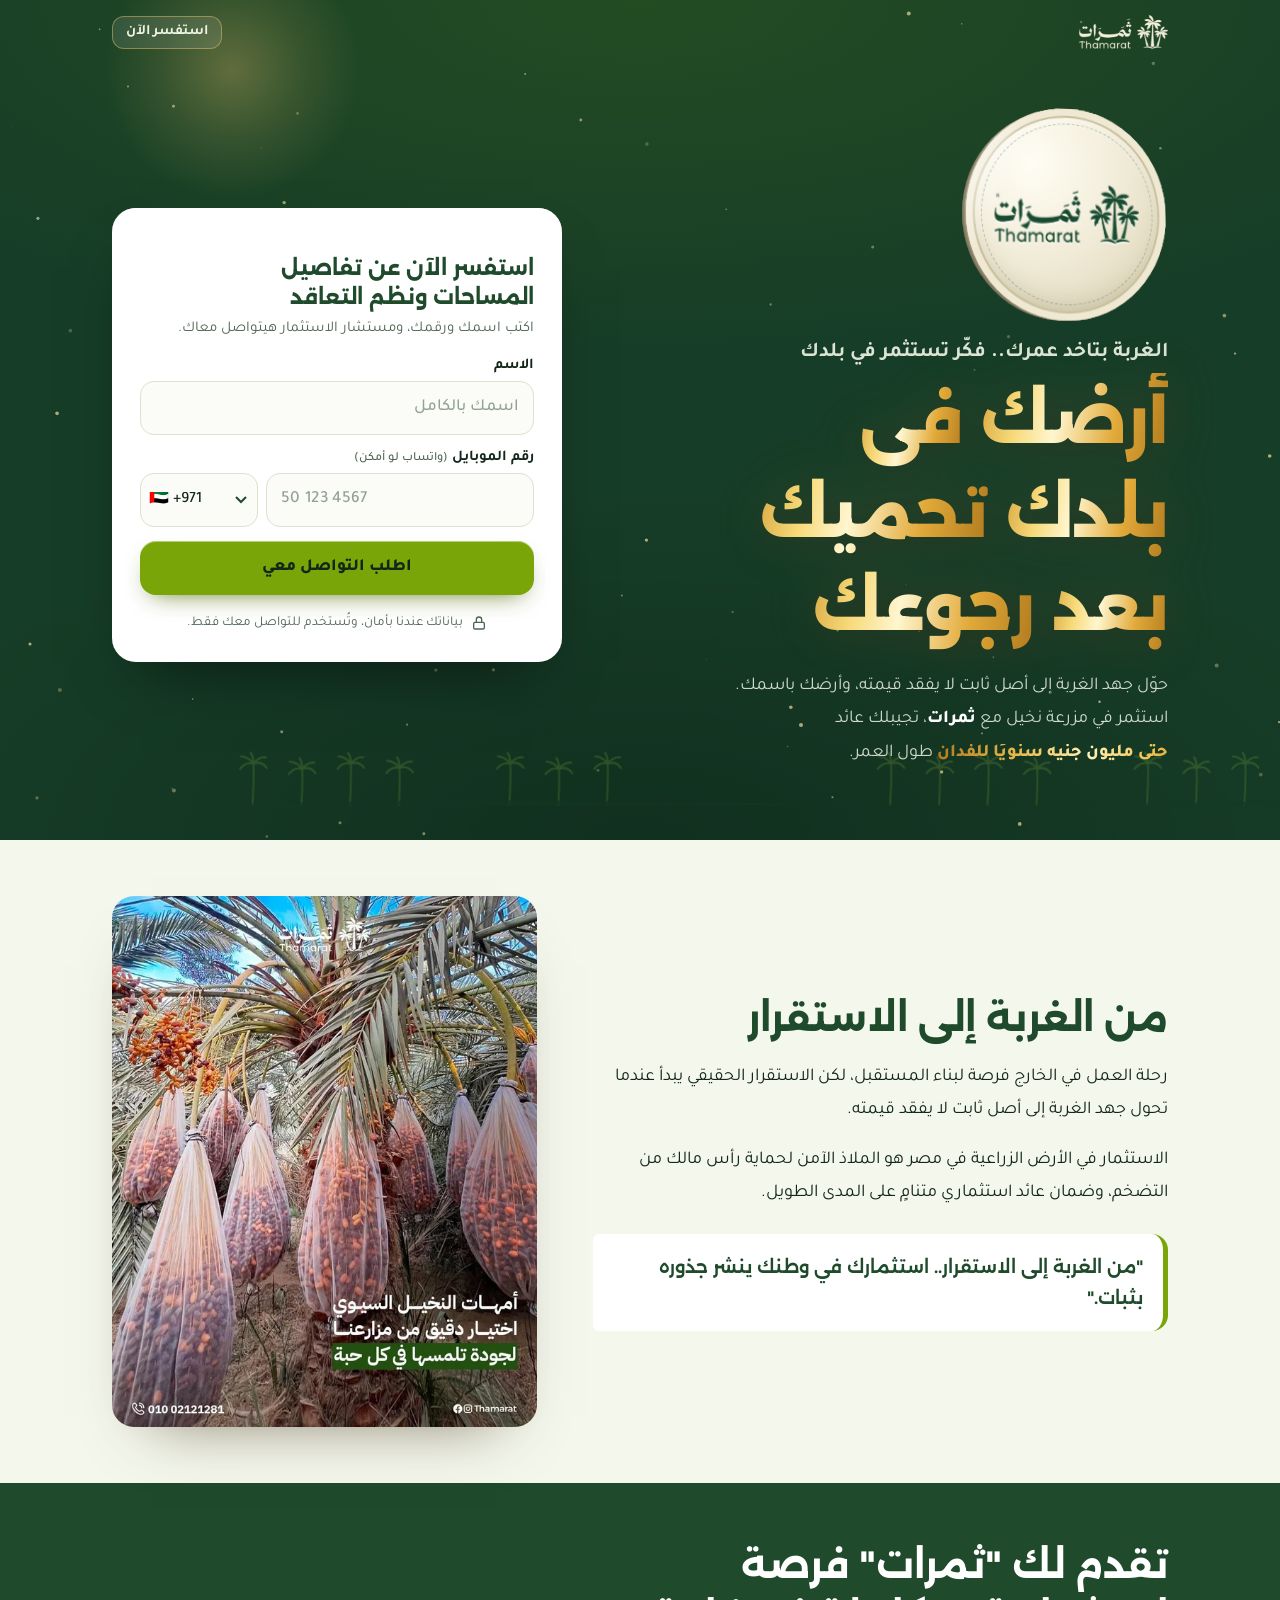
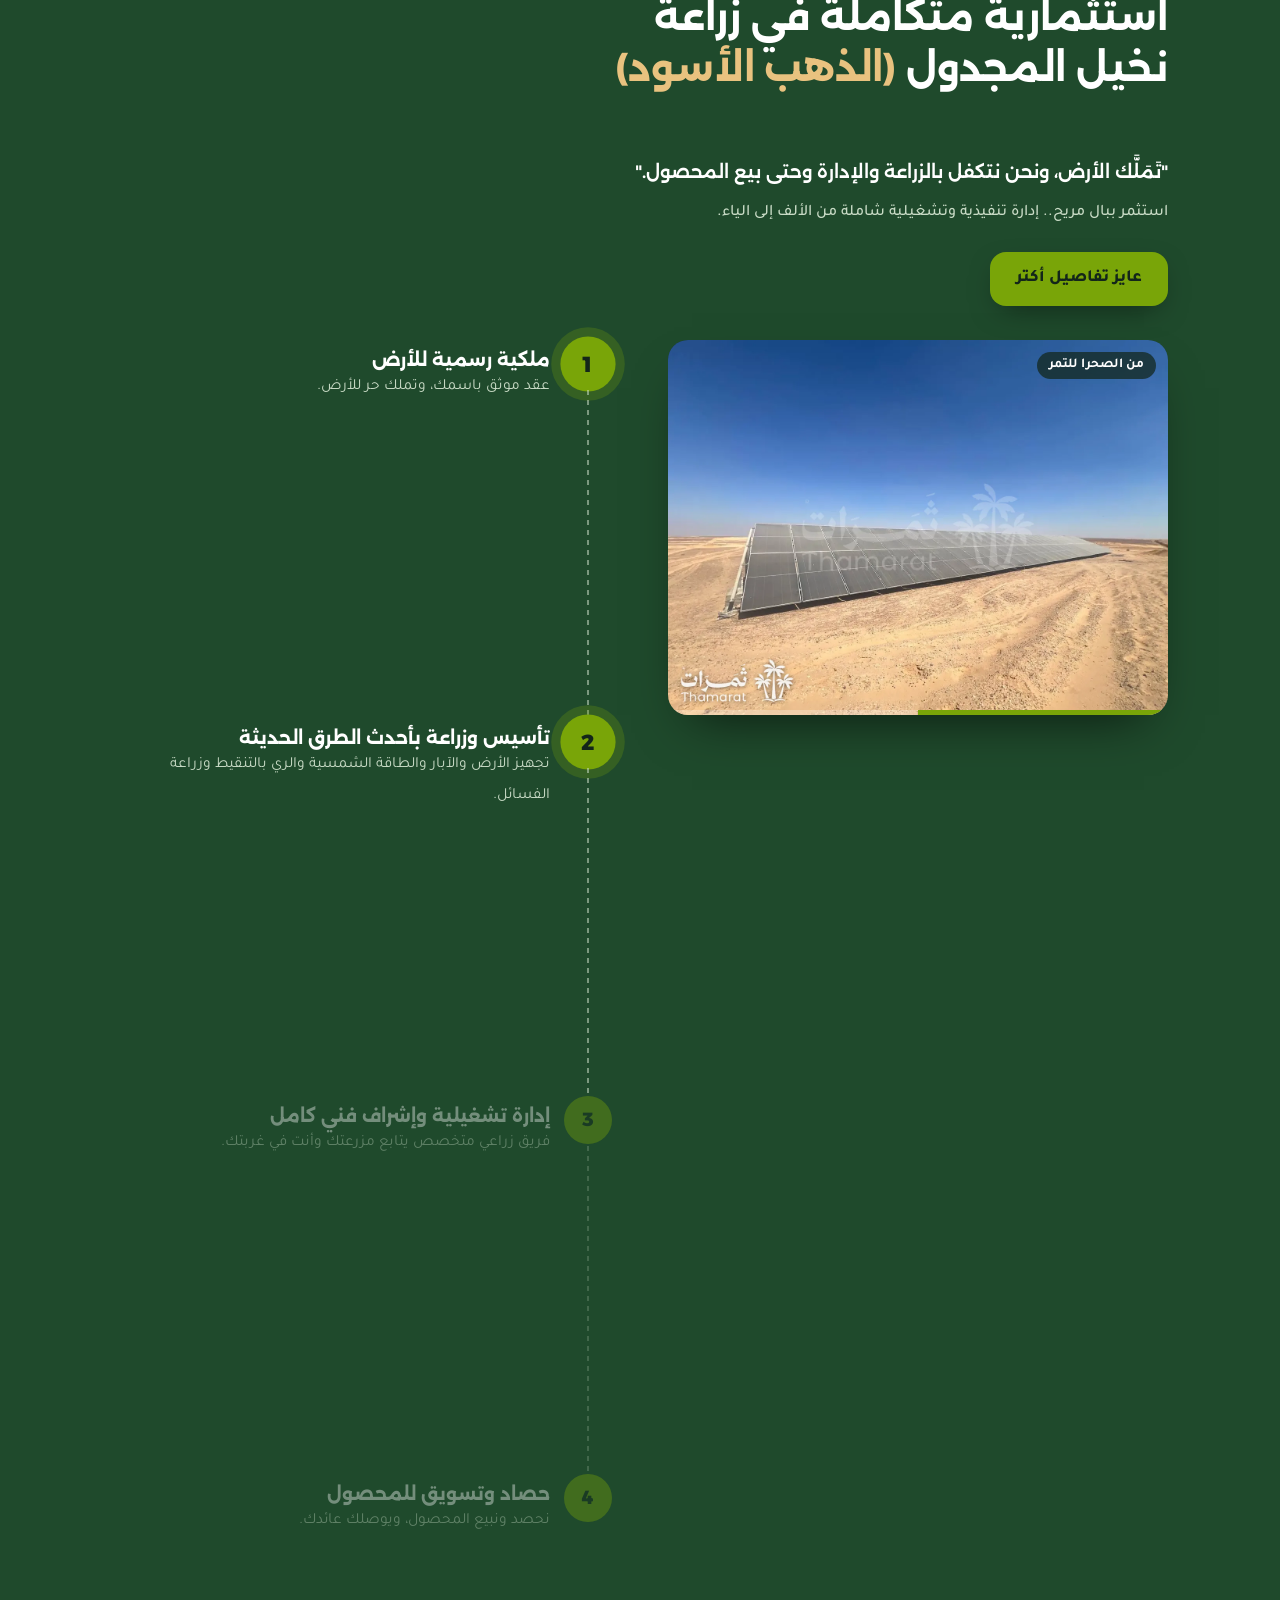
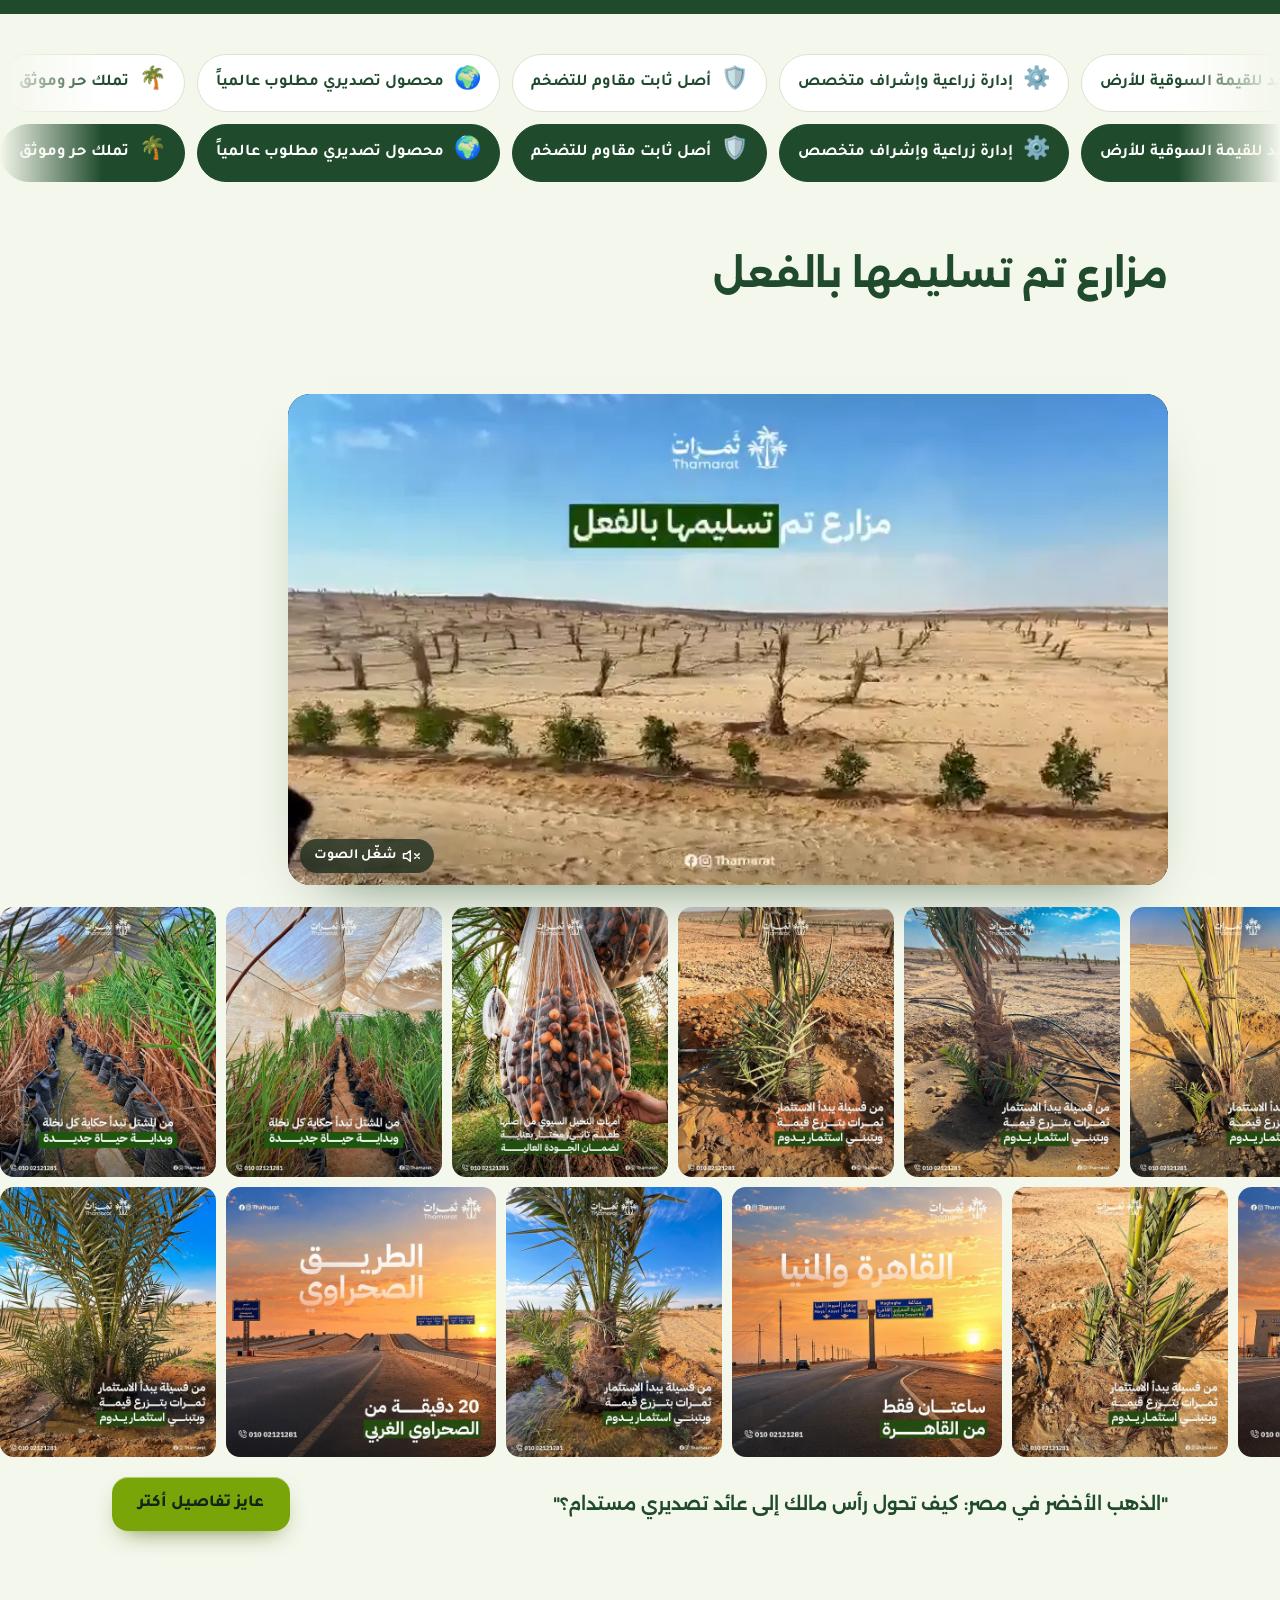
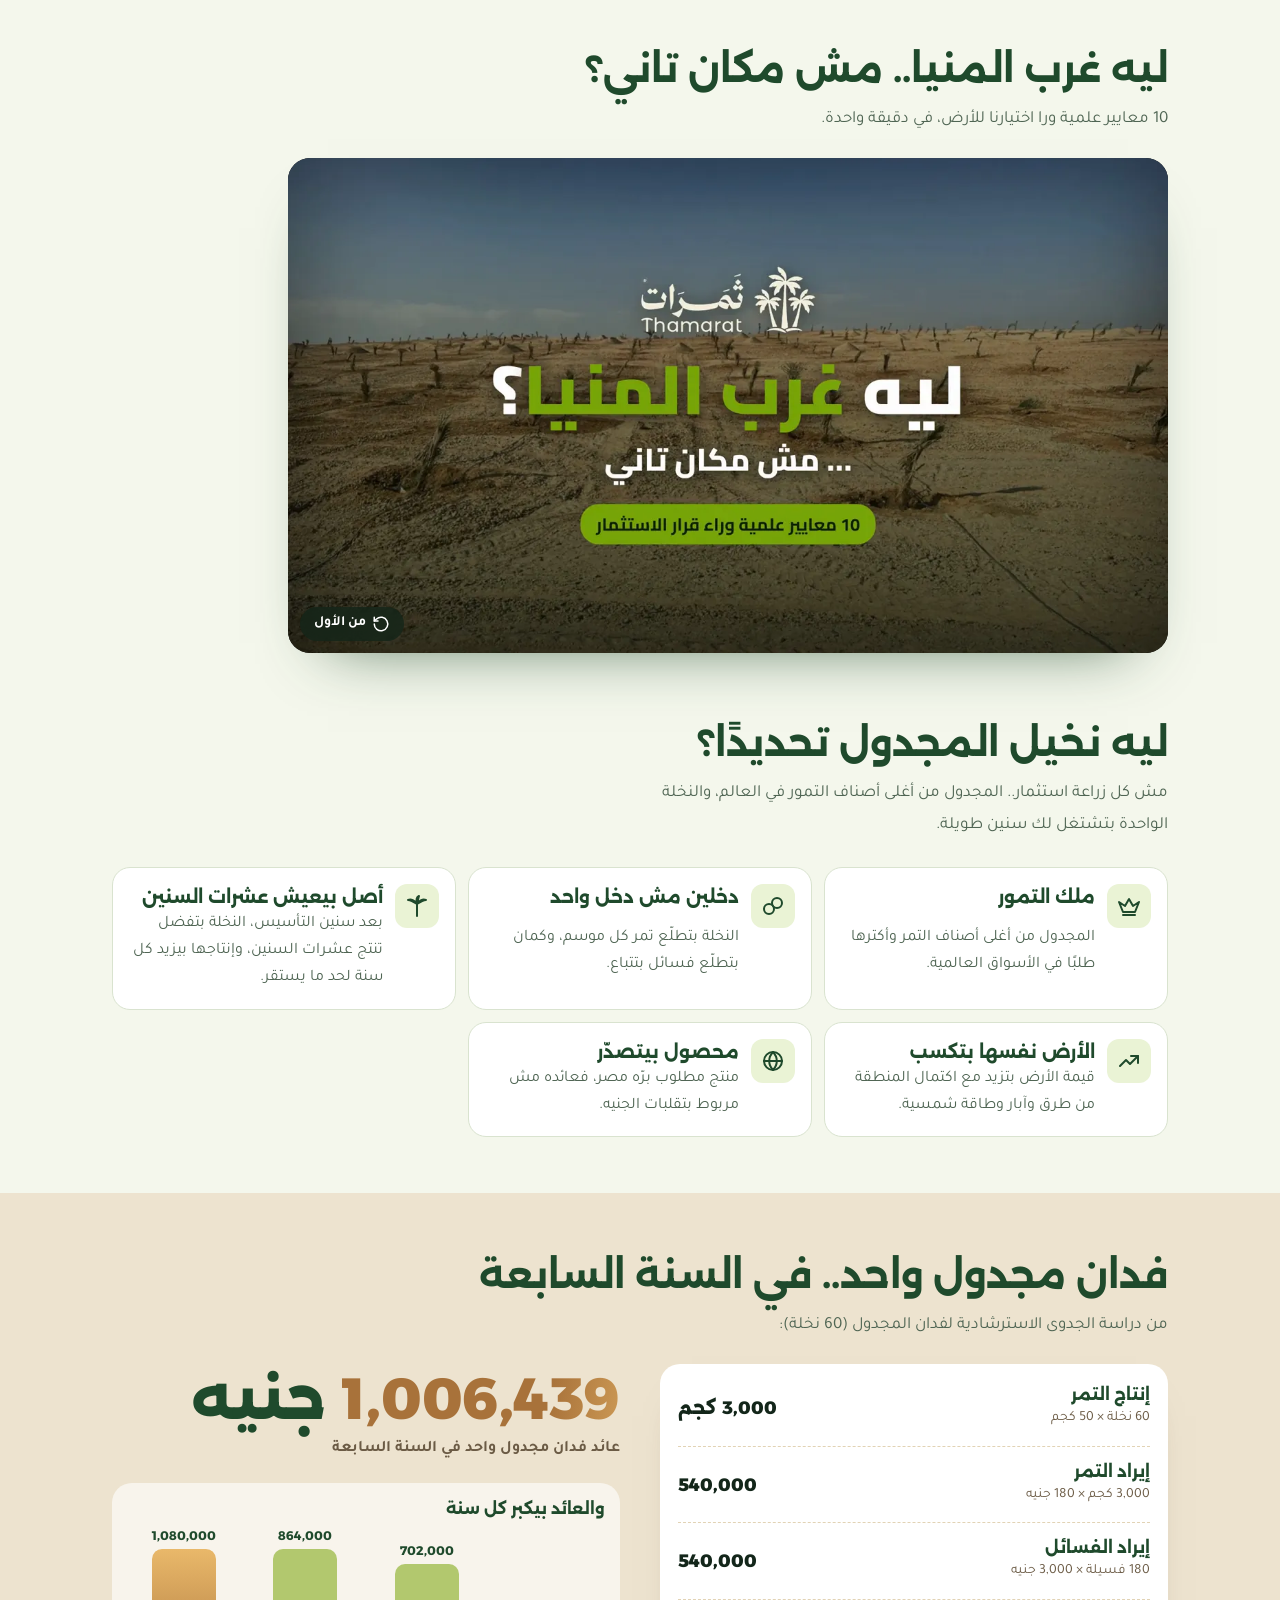
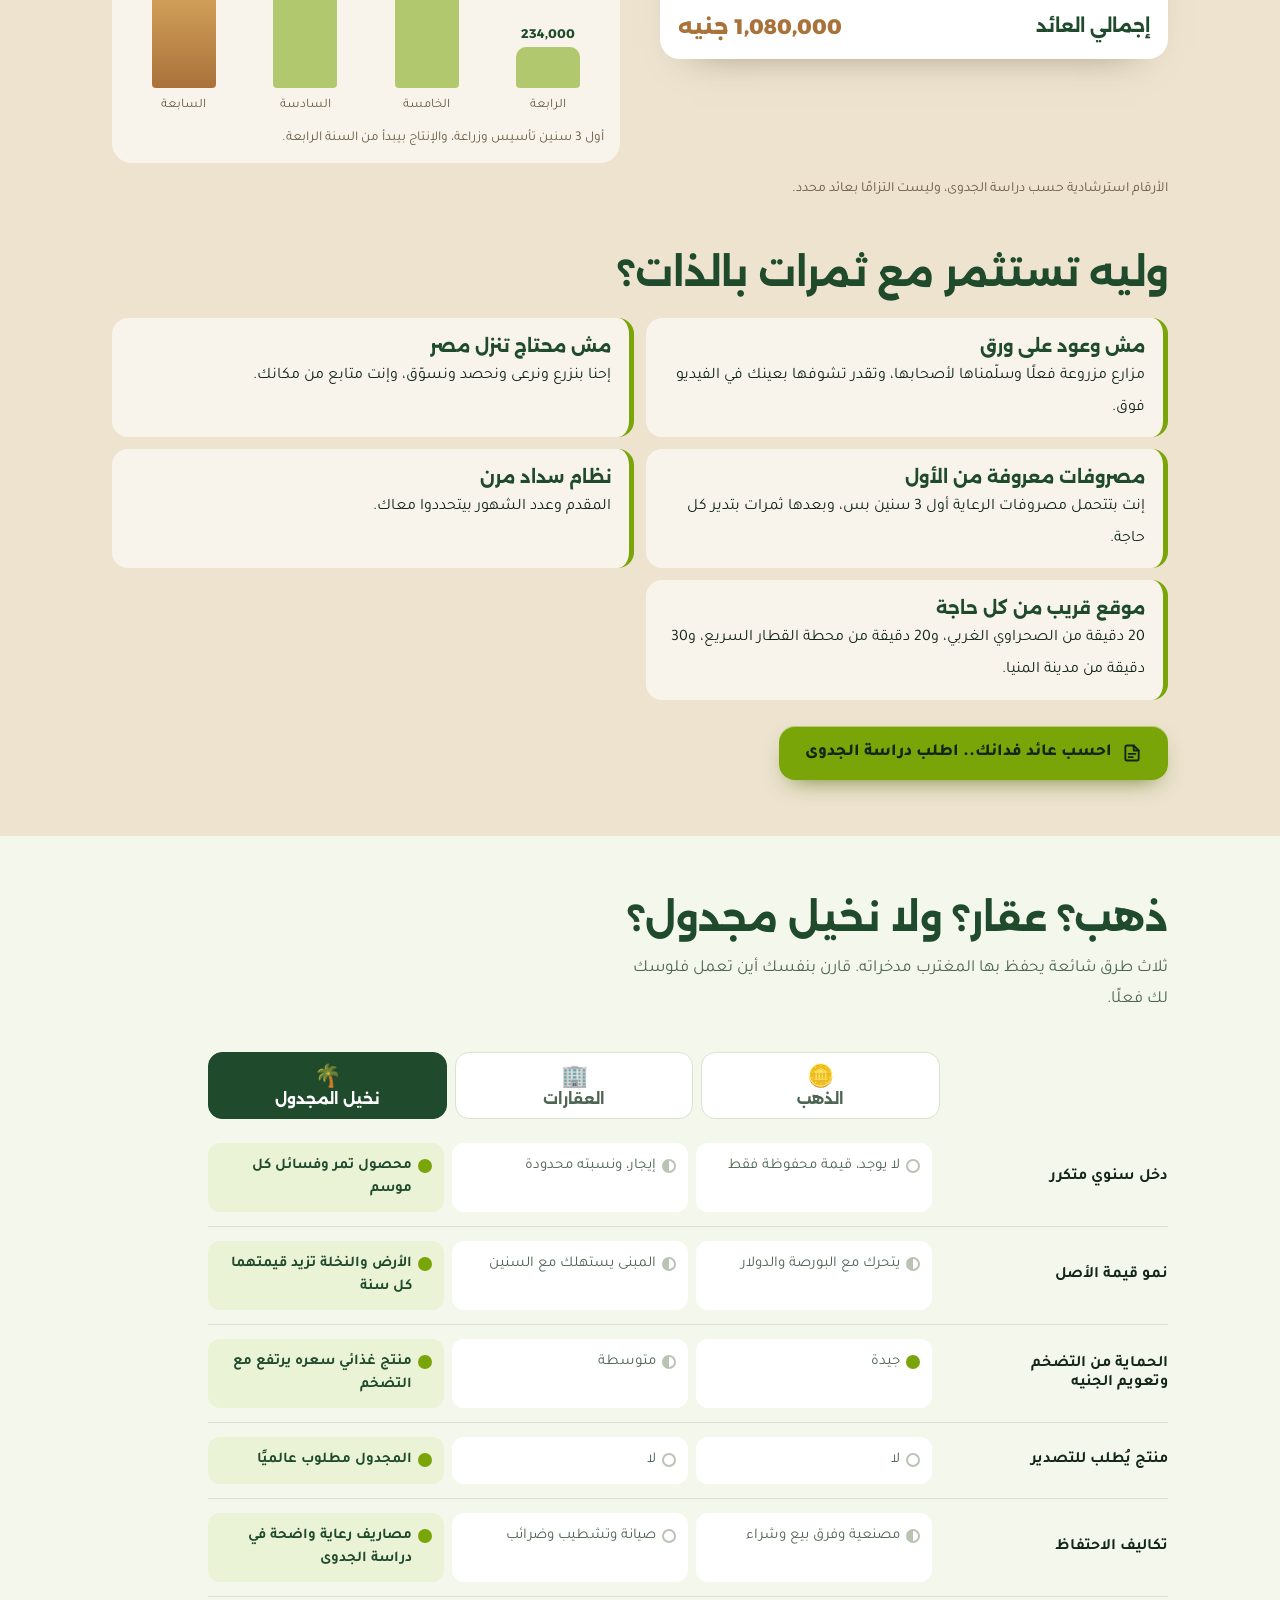
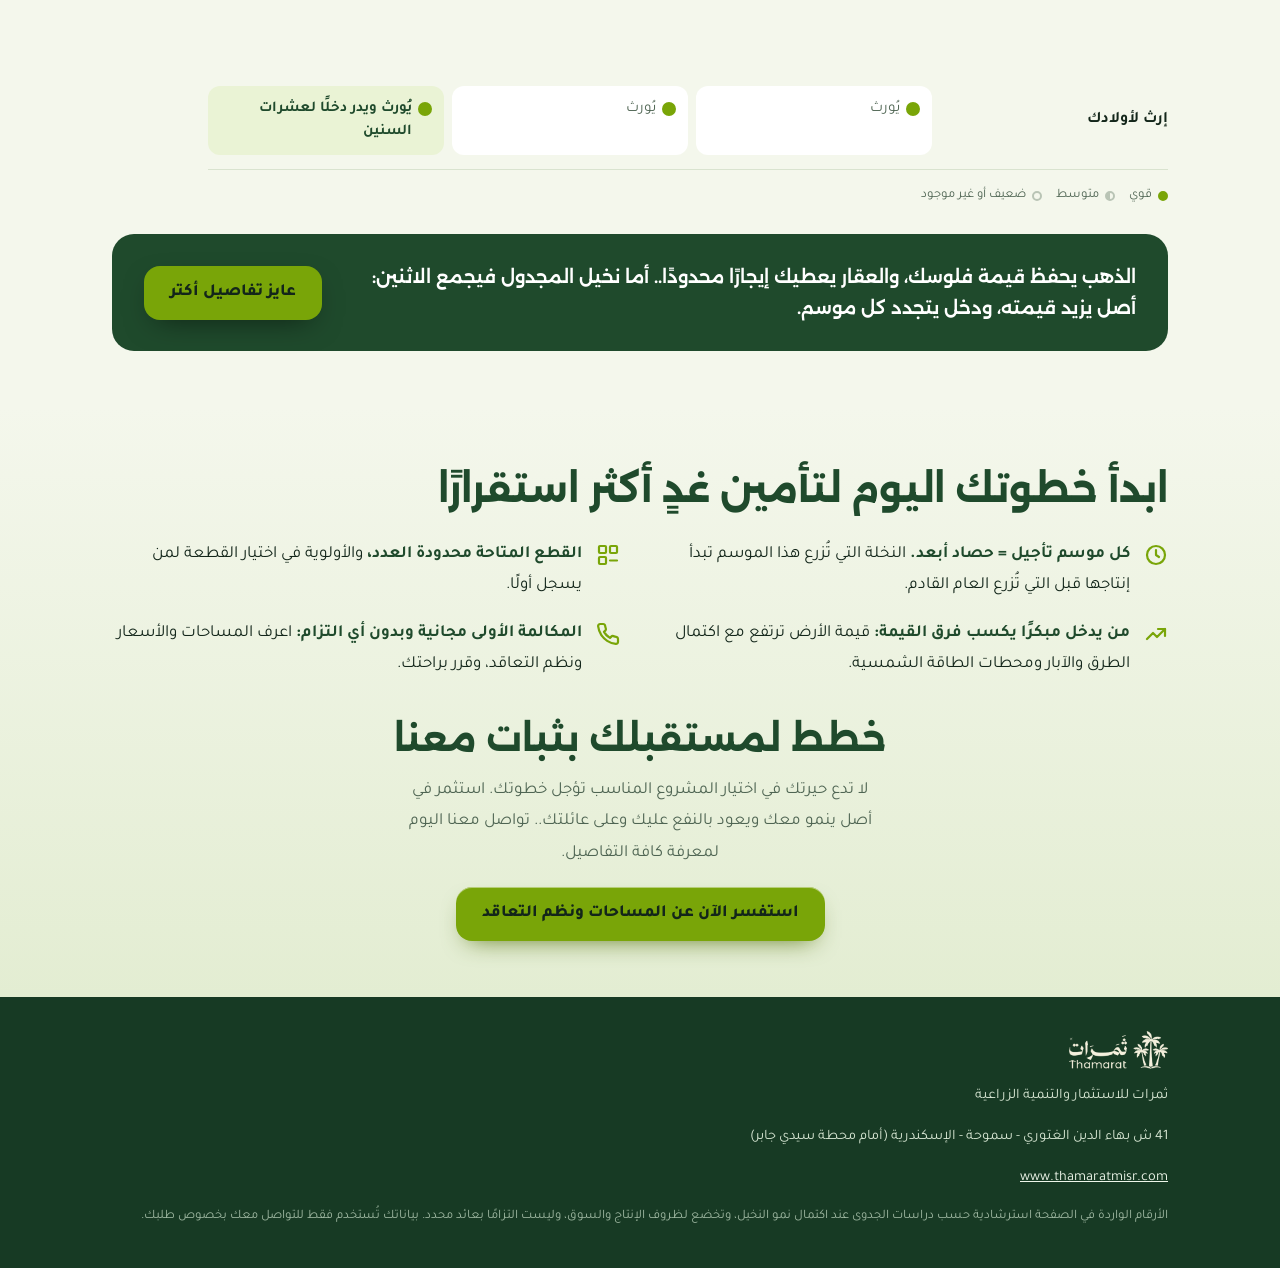
==== commit 30d0a53f: "اللاندينج: العنوان والمبلغ بدهبي لامع بلمعة متحركة Co-Authored-By: Claude Opus 5.5 <noreply@anthropi" ====
--- a/landing/index.html
+++ b/landing/index.html
@@ -40,6 +40,7 @@
   --sky-b:#e7f1ec;
   --night:#163D27;     /* خلفية الهيرو */
   --gold:#EDC36F;      /* الدهبي: عنوان الهيرو والتمييز على الأخضر */
+  --gold-shine:linear-gradient(100deg,#B07A1E 0%,#E9B949 16%,#FFF1B8 30%,#F2C14E 42%,#C48A22 55%,#F7D978 68%,#FFF6CF 76%,#E2AA3A 88%,#B07A1E 100%);
   --cream:#EEF3E4;     /* الكلام الفاتح على الأخضر الغامق */
   --display:"Alexandria","Tajawal",Tahoma,sans-serif;
   --body:"Tajawal",Tahoma,"Segoe UI",sans-serif;
@@ -100,9 +101,9 @@
 .coin .face{backface-visibility:hidden}
 .coin .ring{position:absolute;inset:7%;border-radius:50%;border:1px dashed rgba(22,74,46,.28);transform:translateZ(14px)}
 .hero .to{font:700 clamp(17px,4.4vw,21px) var(--body);color:var(--cream);opacity:.92}
-.hero h1{font-size:clamp(36px,10vw,66px);font-weight:800;color:var(--gold);margin:8px auto 16px;max-width:14ch;line-height:1.3;letter-spacing:-.01em;text-shadow:0 2px 24px rgba(0,0,0,.28)}
+.hero h1{font-size:clamp(36px,10vw,66px);font-weight:800;color:var(--gold);margin:8px auto 16px;max-width:14ch;line-height:1.3;letter-spacing:-.01em;filter:drop-shadow(0 3px 18px rgba(0,0,0,.35)) drop-shadow(0 0 22px rgba(237,195,111,.18))}
 .hero .lede{color:rgba(238,243,228,.86);font-size:18px;max-width:46ch;margin-inline:auto}
-.hero .lede b{color:var(--gold);font-weight:800;white-space:nowrap}
+.hero .lede b{color:var(--gold);font-weight:800;white-space:nowrap;background:var(--gold-shine);background-size:220% 100%;-webkit-background-clip:text;background-clip:text;-webkit-text-fill-color:transparent;animation:goldShine 4.5s linear infinite 1.6s}
 .hero .lede strong{color:#fff;font-weight:800}
 
 /* ---------- كارت التسجيل ---------- */
@@ -356,7 +357,9 @@
 @keyframes sway{from{transform:rotate(-2.5deg)}to{transform:rotate(2.5deg)}}
 
 /* العنوان كلمة كلمة */
-.hero h1 .w{display:inline-block;animation:wordIn .7s cubic-bezier(.2,.9,.25,1.15) both;animation-delay:calc(.25s + var(--i)*.07s)}
+.hero h1 .w{display:inline-block;padding-block:.06em;background:var(--gold-shine);background-size:260% 100%;background-position:100% 0;-webkit-background-clip:text;background-clip:text;-webkit-text-fill-color:transparent;
+  animation:wordIn .7s cubic-bezier(.2,.9,.25,1.15) both,goldShine 4s linear infinite;animation-delay:calc(.25s + var(--i)*.07s),calc(1.2s + var(--i)*.14s)}
+@keyframes goldShine{from{background-position:100% 0}to{background-position:-160% 0}}
 @keyframes wordIn{from{opacity:0;transform:translateY(.55em) rotate(4deg);filter:blur(4px)}}
 .hero .intro>h1{animation:none}
 
@@ -426,7 +429,7 @@
 .now li.shown svg{animation:pop .6s cubic-bezier(.2,1.6,.4,1)}
 
 @media (prefers-reduced-motion:reduce){
-  .sky .cloud,.sky .sun,.horizon use,.btn::after,.dock .btn,.kb img,.badges .marquee ul,.reel .track,.money .count,.hero h1 .w{animation:none!important}
+  .sky .cloud,.sky .sun,.horizon use,.btn::after,.dock .btn,.kb img,.badges .marquee ul,.reel .track,.money .count,.hero h1 .w,.hero .lede b{animation:none!important}
   .rv.pre,.stag.pre>*{opacity:1;transform:none}
   .badges .marquee ul,.reel .track{flex-wrap:wrap;width:auto}
 }
@@ -961,7 +964,7 @@
 
 /* =================== الحركة =================== */
 /* العنوان كلمة كلمة */
-if(!reduce){var h1=$('.hero h1'),i2=0;h1.innerHTML=h1.textContent.trim().split(/\s+/).map(function(w){return '<span class="w" style="--i:'+(i2++)+'">'+w+'</span>'}).join(' ')}
+{var h1=$('.hero h1'),i2=0;h1.innerHTML=h1.textContent.trim().split(/\s+/).map(function(w){return '<span class="w" style="--i:'+(i2++)+'">'+w+'</span>'}).join(' ')}
 
 /* نقط نور في السما */
 (function(){var cv=$('#motes');if(!cv||reduce)return;var cx=cv.getContext('2d'),W,H,ms=[],run=true;
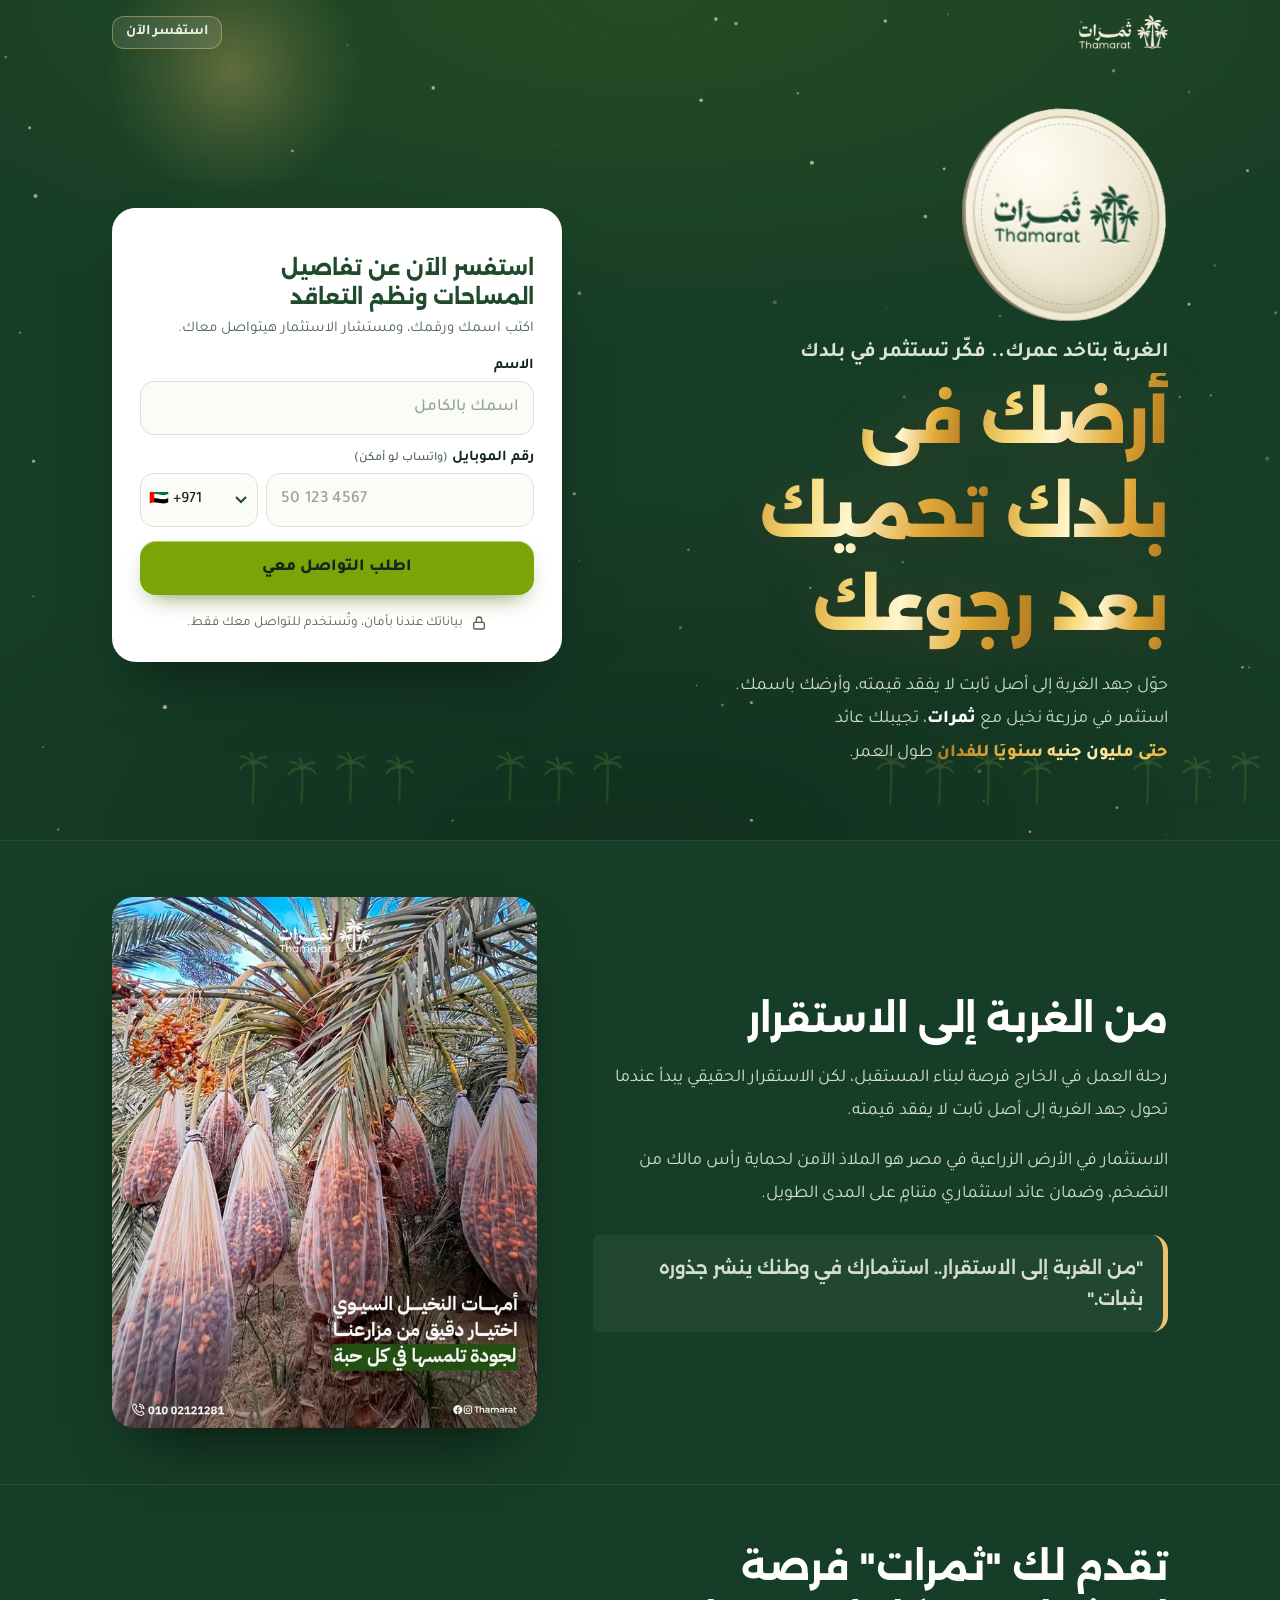
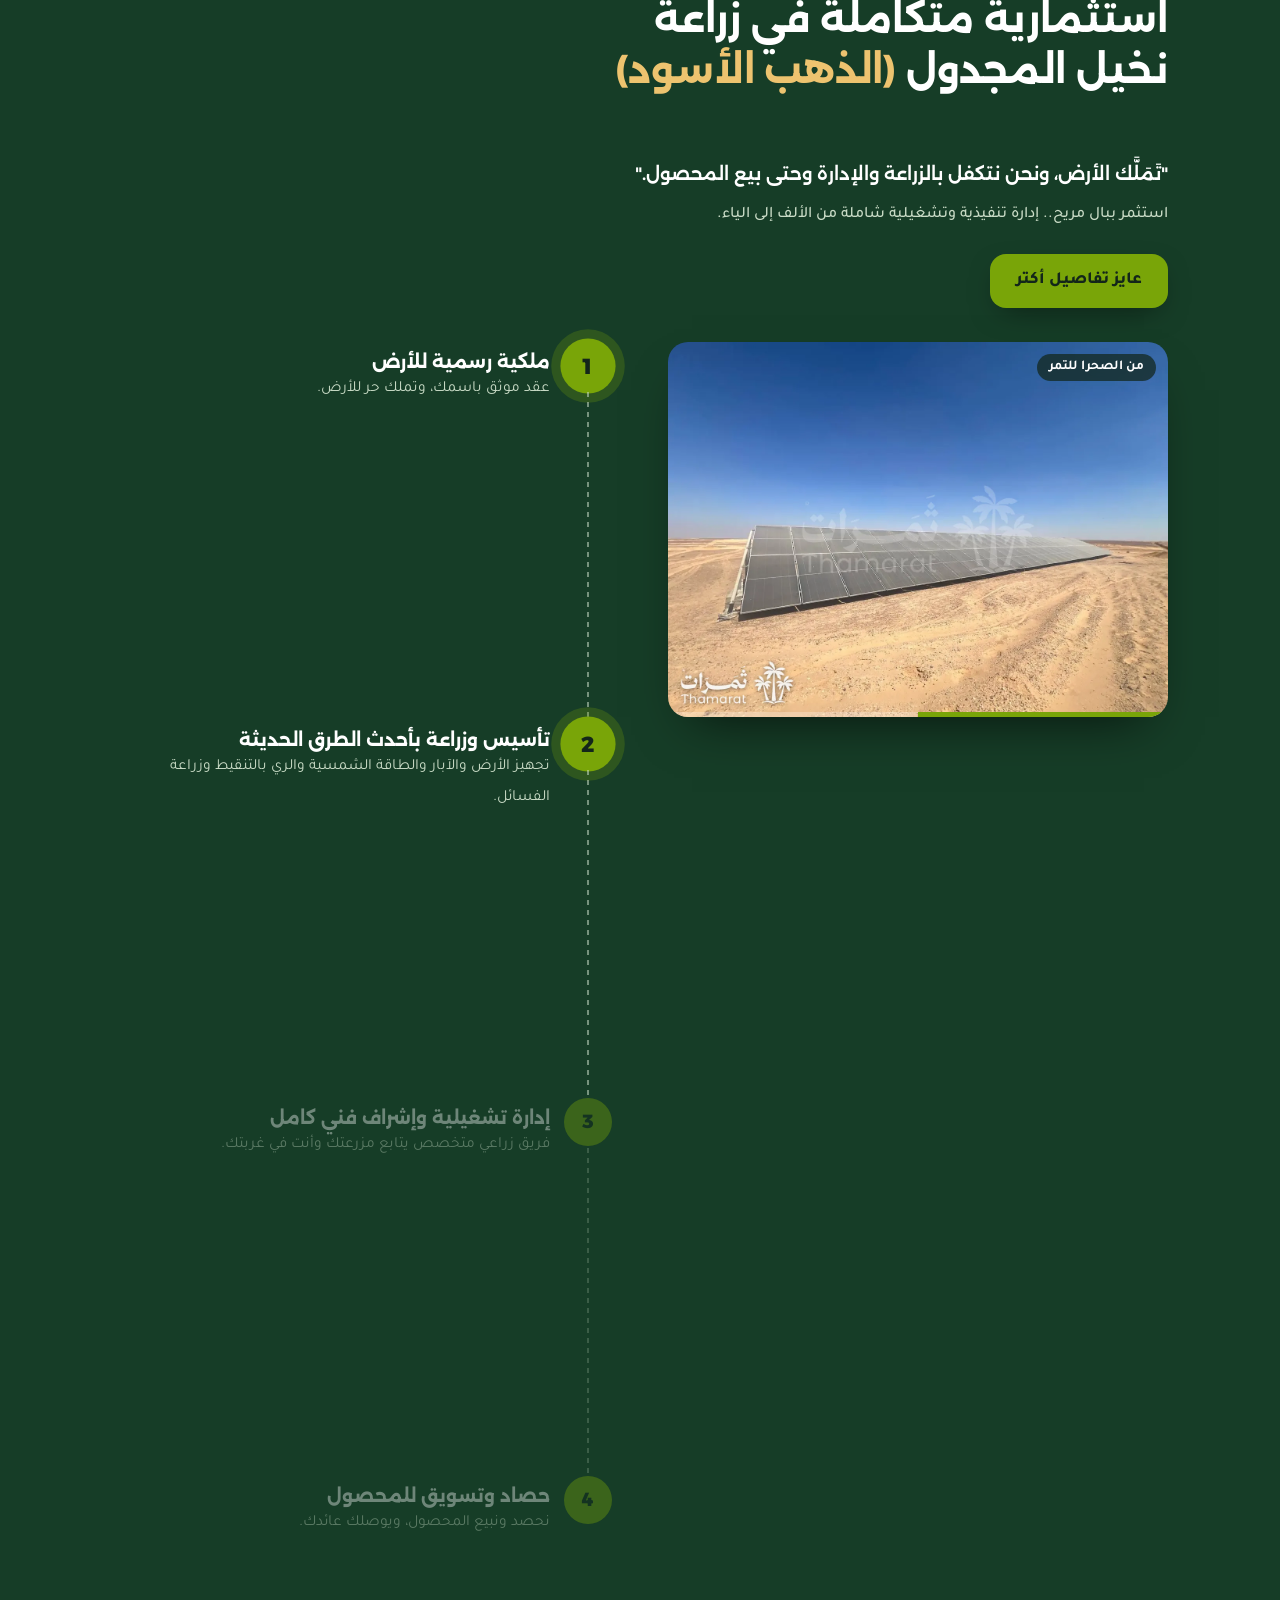
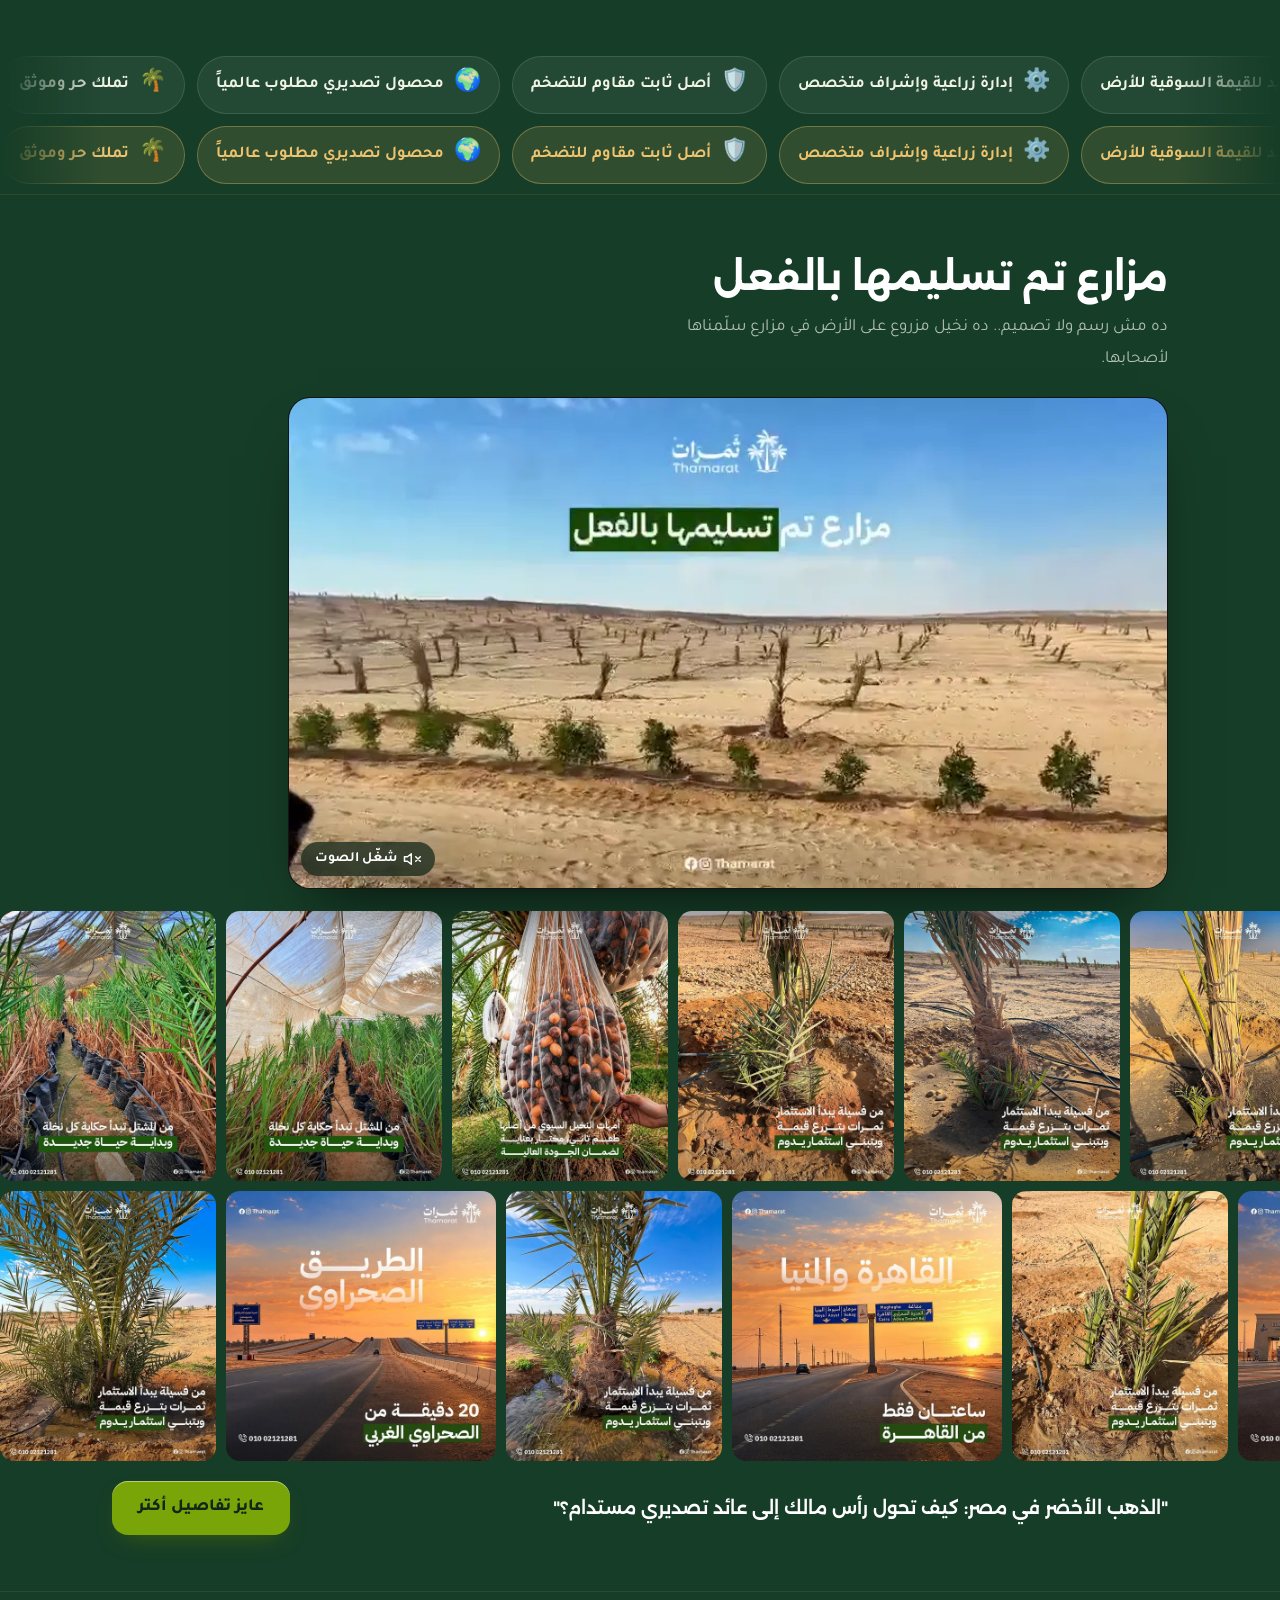
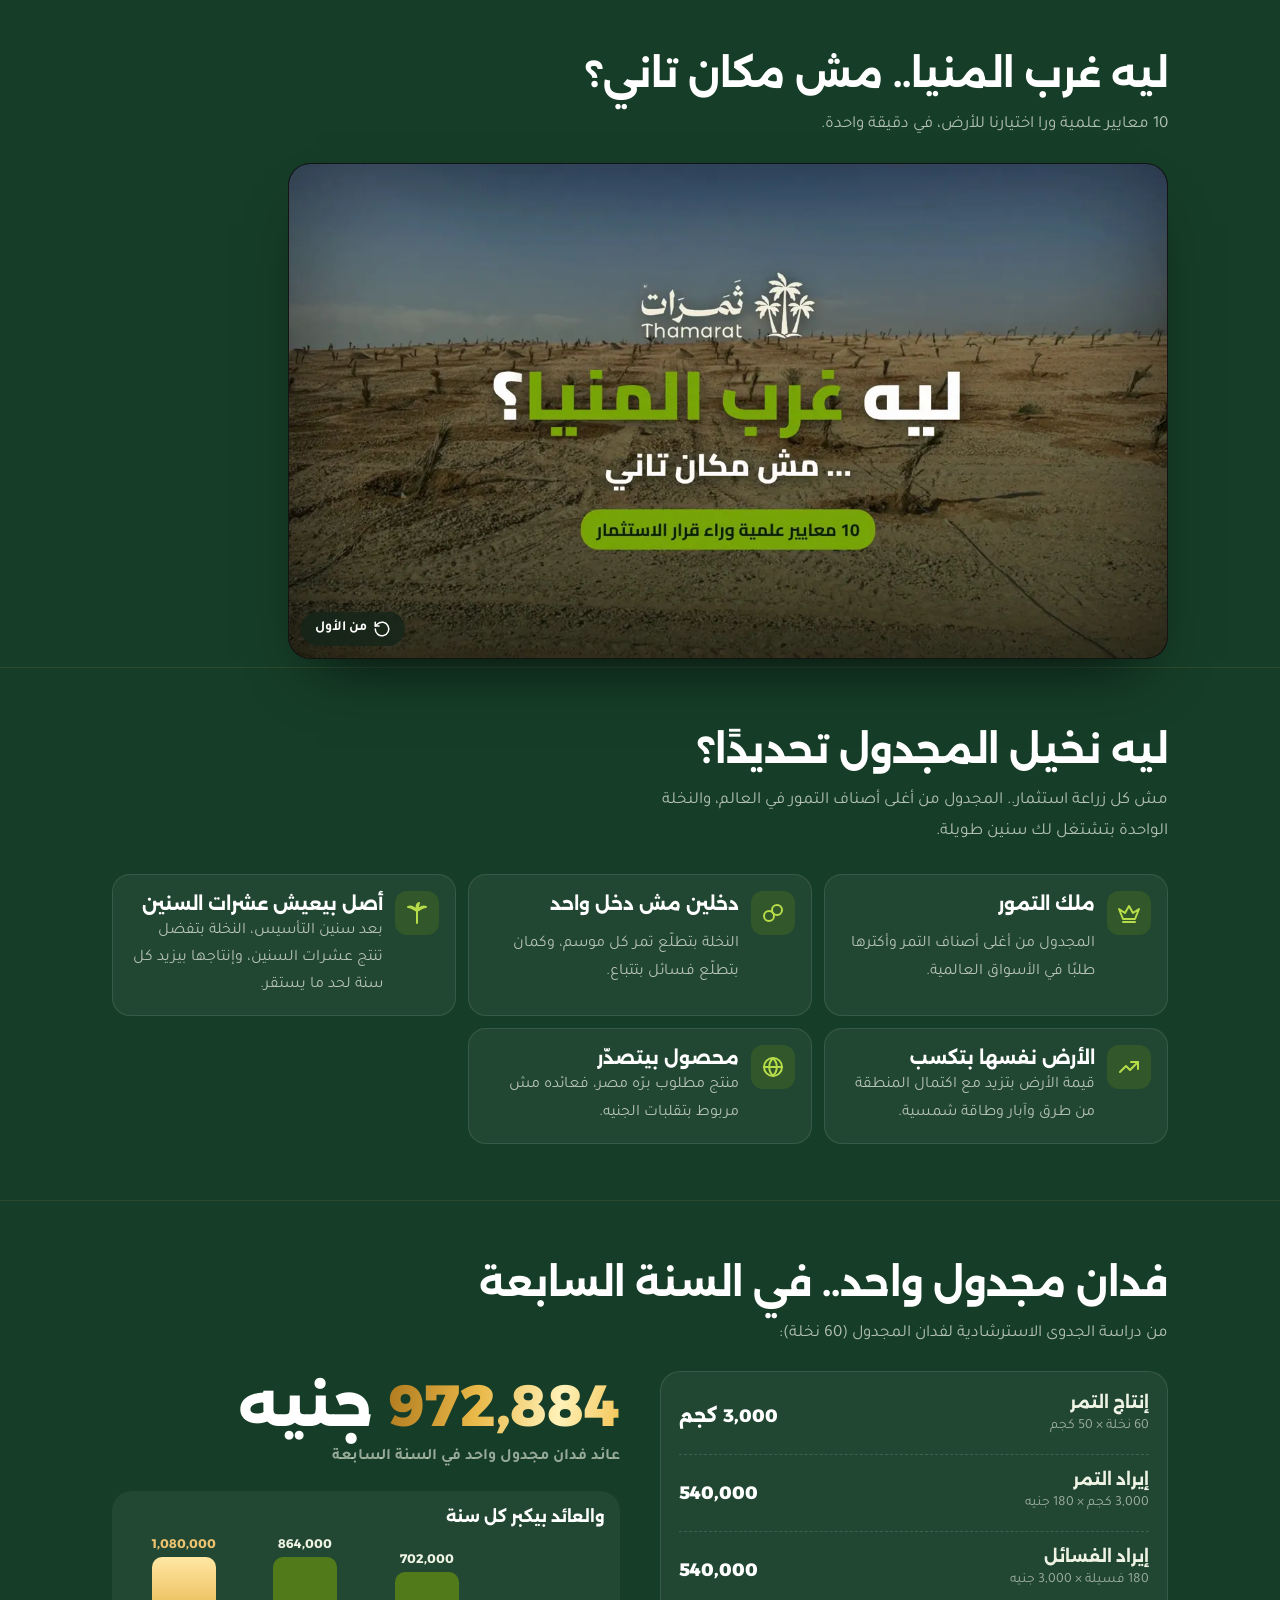
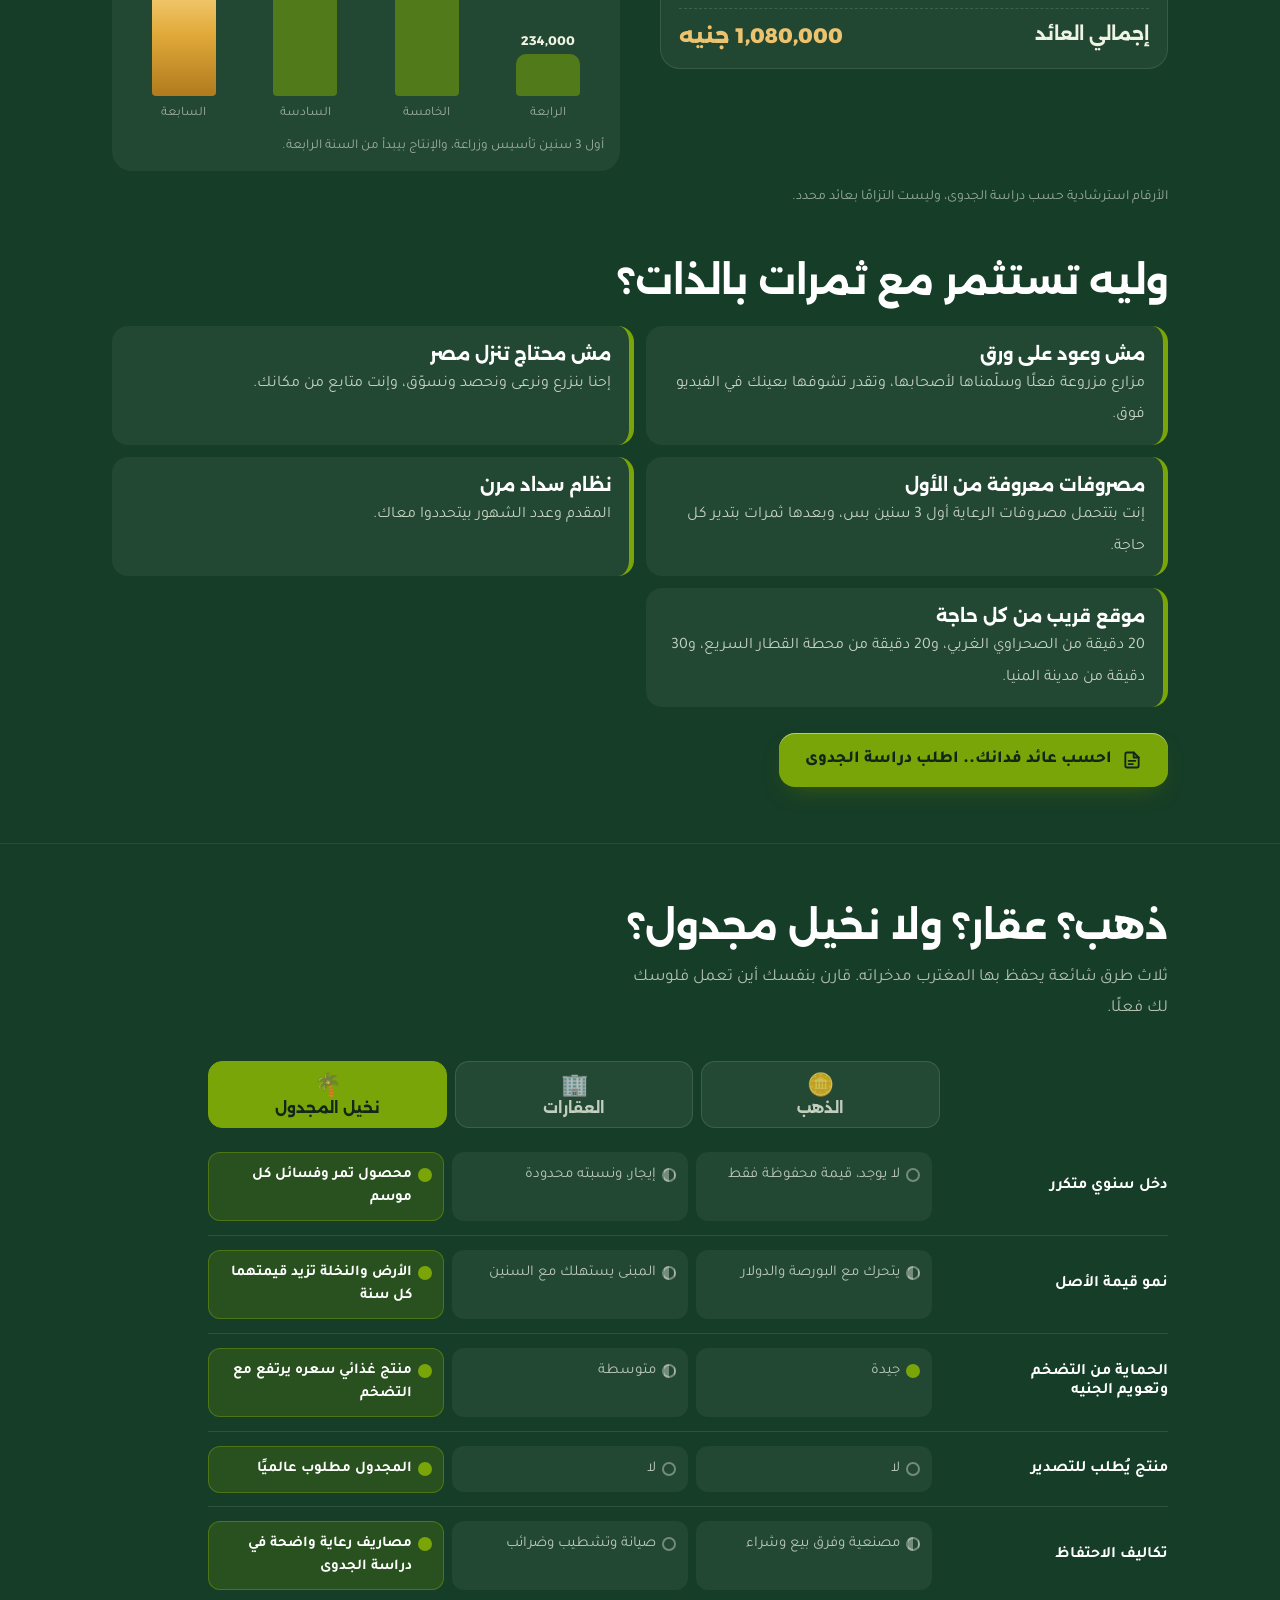
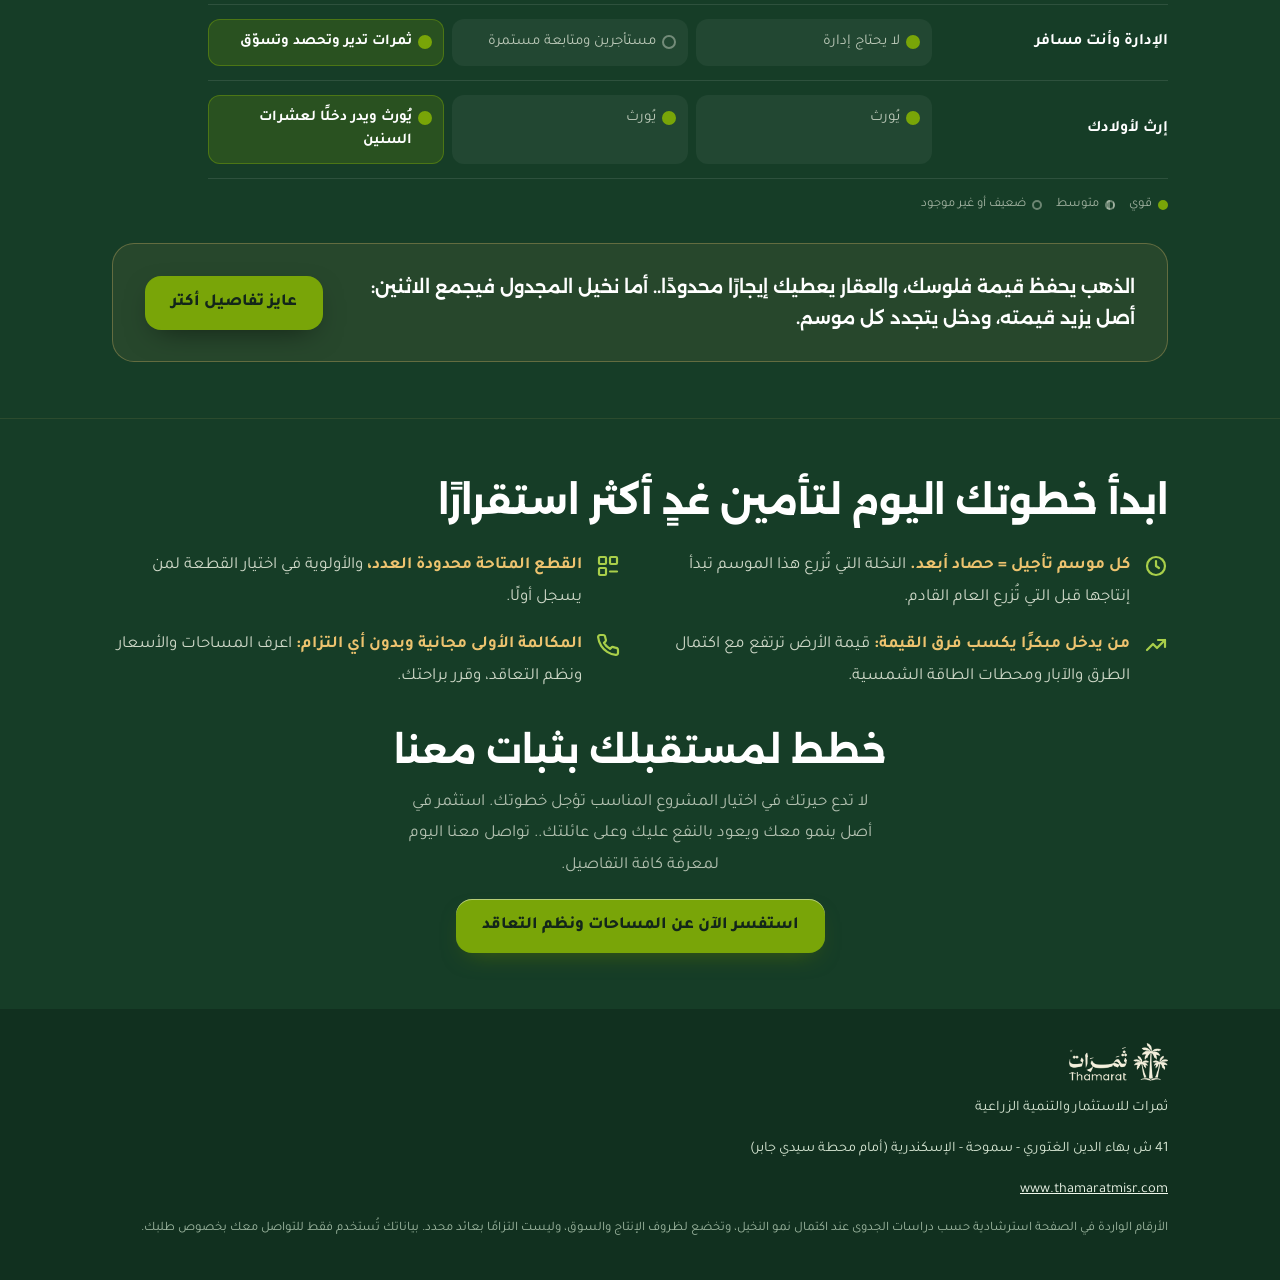
==== commit 3e1090fe: "اللاندينج: الصفحة كلها على خلفية #163D27 وظبط ألوان كل الأقسام Co-Authored-By: Claude Opus 5.5 <nore" ====
--- a/landing/index.html
+++ b/landing/index.html
@@ -433,6 +433,74 @@
   .rv.pre,.stag.pre>*{opacity:1;transform:none}
   .badges .marquee ul,.reel .track{flex-wrap:wrap;width:auto}
 }
+
+/* =================== الصفحة كلها على الأخضر الغامق #163D27 =================== */
+body{background:var(--night);color:var(--cream)}
+.card{color:var(--ink)}
+main>section:not(.hero){border-top:1px solid rgba(237,195,111,.10)}
+main>section.badges{border-top:0}
+.h2{color:#fff}
+.lead-in{color:rgba(238,243,228,.72)}
+.btn.quiet{color:var(--cream);box-shadow:inset 0 0 0 2px rgba(238,243,228,.6)}
+.btn.quiet:hover{background:rgba(255,255,255,.06)}
+/* القصة */
+.story p{color:rgba(238,243,228,.88)}
+.story figure{box-shadow:0 30px 60px -30px rgba(0,0,0,.75)}
+.pull{background:rgba(255,255,255,.05);color:#fff;border-inline-start-color:var(--gold)}
+/* الفرصة */
+.offer{background:transparent}
+.offer .gold{color:var(--gold)}
+/* الشارات */
+.badges li{background:rgba(255,255,255,.06);border-color:rgba(255,255,255,.12);color:var(--cream)}
+.badges .marquee.rev li{background:rgba(237,195,111,.12);color:var(--gold);border-color:rgba(237,195,111,.35)}
+/* الفيديوهات */
+.field .frame,.minya .frame{box-shadow:0 30px 60px -30px rgba(0,0,0,.8);border:1px solid rgba(255,255,255,.08)}
+.field .after p{color:#fff}
+/* ليه المجدول */
+.wcards li{background:rgba(255,255,255,.05);border-color:rgba(255,255,255,.1)}
+.wcards svg{background:rgba(121,165,8,.18);color:#b7dc4a}
+.wcards b{color:#fff}
+.wcards span{color:rgba(238,243,228,.72)}
+/* العائد */
+.money{background:transparent}
+.money .calc{background:rgba(255,255,255,.05);border:1px solid rgba(255,255,255,.1);box-shadow:none}
+.money .calc .r{border-bottom-color:rgba(255,255,255,.14)}
+.money .calc .r>span:first-child{color:var(--cream)}
+.money .calc .how,.money .big small,.money .note,.money .bars span,.money .gn{color:rgba(238,243,228,.6)}
+.money .calc b{color:#fff}
+.money .calc .tot b{color:var(--gold)}
+.money .big{color:#fff}
+.money .count{background:var(--gold-shine);background-size:250% 100%;-webkit-background-clip:text;background-clip:text;-webkit-text-fill-color:transparent;animation:goldShine 4s linear infinite}
+.money .grow,.money .us li{background:rgba(255,255,255,.05)}
+.money .gt,.money .us b{color:#fff}
+.money .bars b{color:var(--cream)}
+.money .bars .peak i{background:linear-gradient(180deg,#FFE7A3,#E2AA3A 55%,#B07A1E)}
+.money .bars .peak b{color:var(--gold)}
+.money .us span{color:rgba(238,243,228,.8)}
+/* المقارنة */
+.cmp .head{background:var(--night)}
+.cmp .head div{background:rgba(255,255,255,.06);border-color:rgba(255,255,255,.12);color:rgba(238,243,228,.78)}
+.cmp .head div.win{background:var(--leaf);border-color:var(--leaf);color:var(--ink)}
+.cmp .row{border-bottom-color:rgba(255,255,255,.1)}
+.cmp .row h3{color:#fff}
+.cmp .c{background:rgba(255,255,255,.05);color:rgba(238,243,228,.75)}
+.cmp .c::before,.cmp .legend i{border-color:rgba(238,243,228,.4)}
+.cmp .c.mid::before,.cmp .legend i.m{background:linear-gradient(90deg,rgba(238,243,228,.4) 50%,transparent 50%)}
+.cmp .c.good::before,.cmp .legend i.g{background:var(--leaf);border-color:var(--leaf)}
+.cmp .c.win{background:rgba(121,165,8,.2);color:#fff;box-shadow:inset 0 0 0 1px rgba(121,165,8,.45)}
+.cmp .legend{color:rgba(238,243,228,.65)}
+.cmp .verdict{background:rgba(237,195,111,.08);border:1px solid rgba(237,195,111,.3)}
+/* الاستعجال */
+.now{background:transparent}
+.now li p{color:rgba(238,243,228,.85)}
+.now li b{color:var(--gold)}
+.now li svg{color:#a9cf4a}
+.final h2{color:#fff}
+.final p{color:rgba(238,243,228,.72)}
+/* الفوتر والشريط الثابت */
+footer{background:#11301f}
+.dock{background:rgba(22,61,39,.92);border-top-color:rgba(255,255,255,.1)}
+@media (prefers-reduced-motion:reduce){.money .count{animation:none!important}}
 </style>
 </head>
 <body>
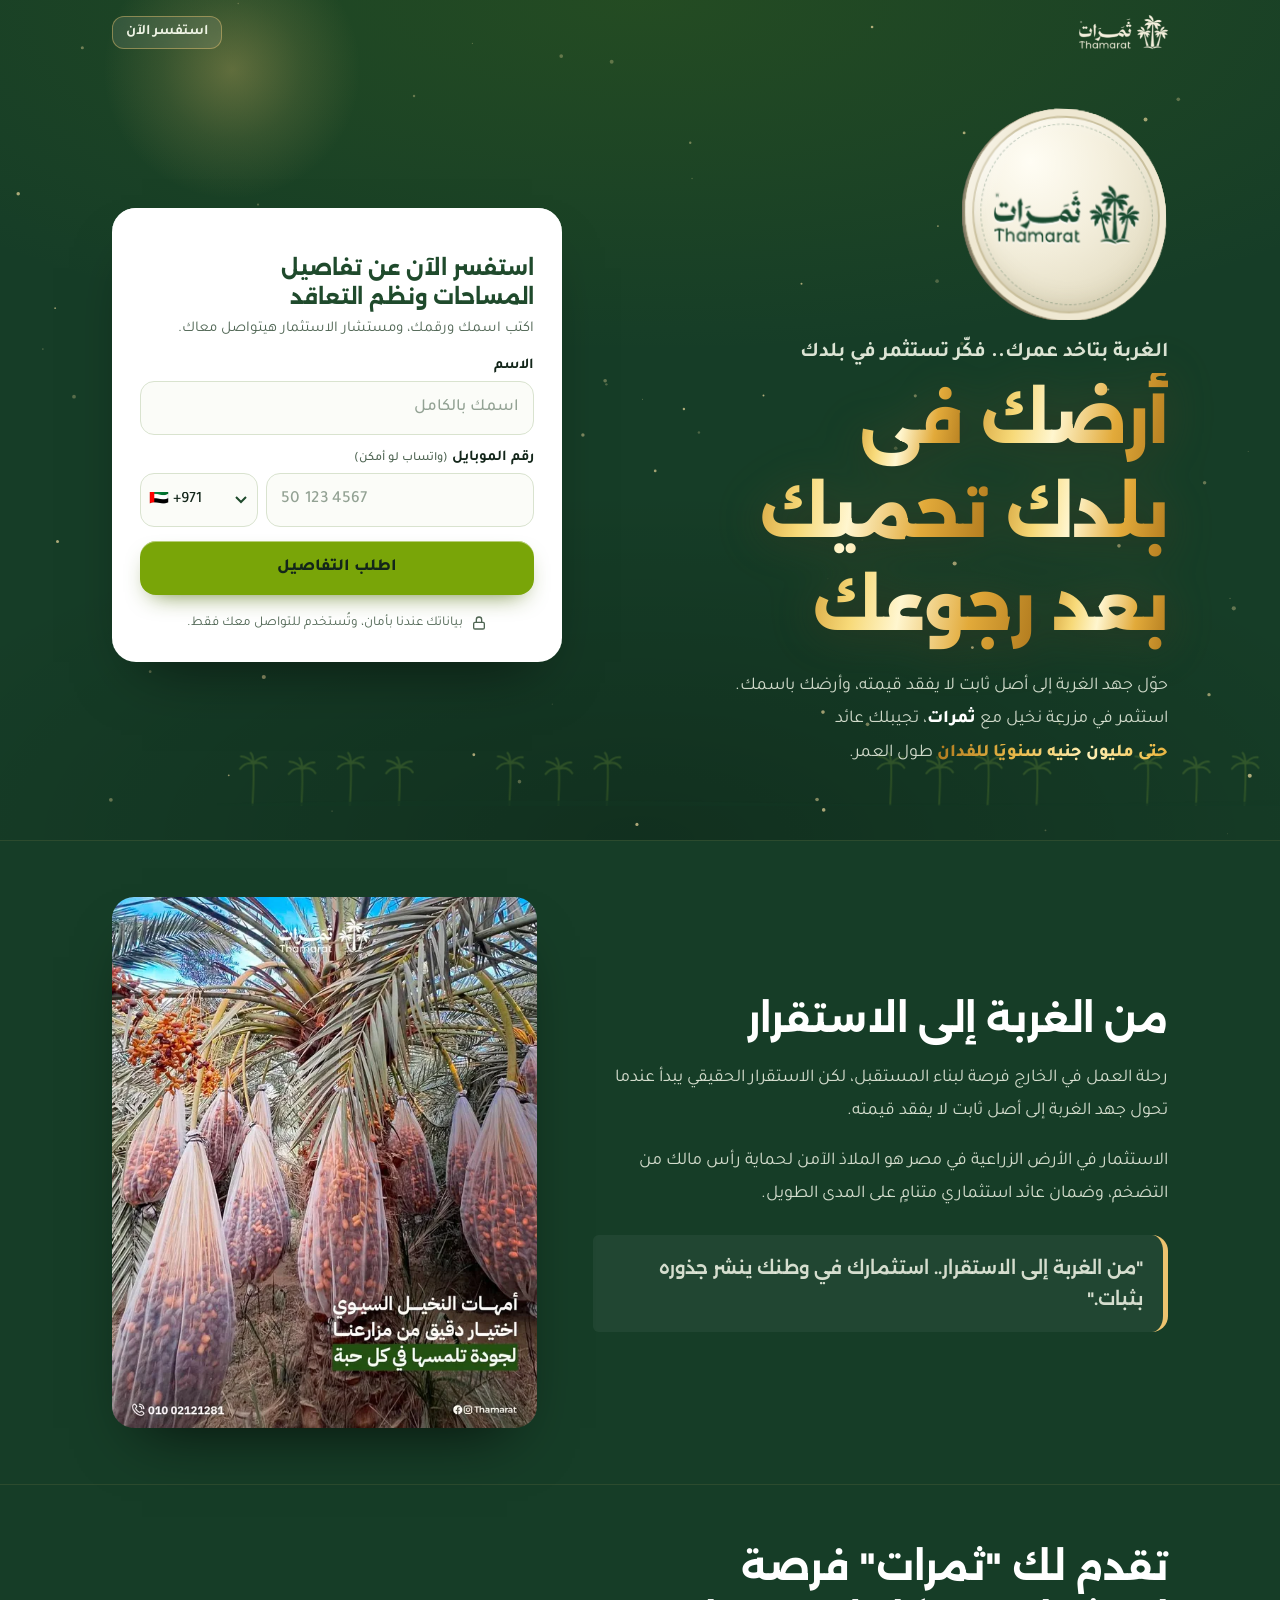
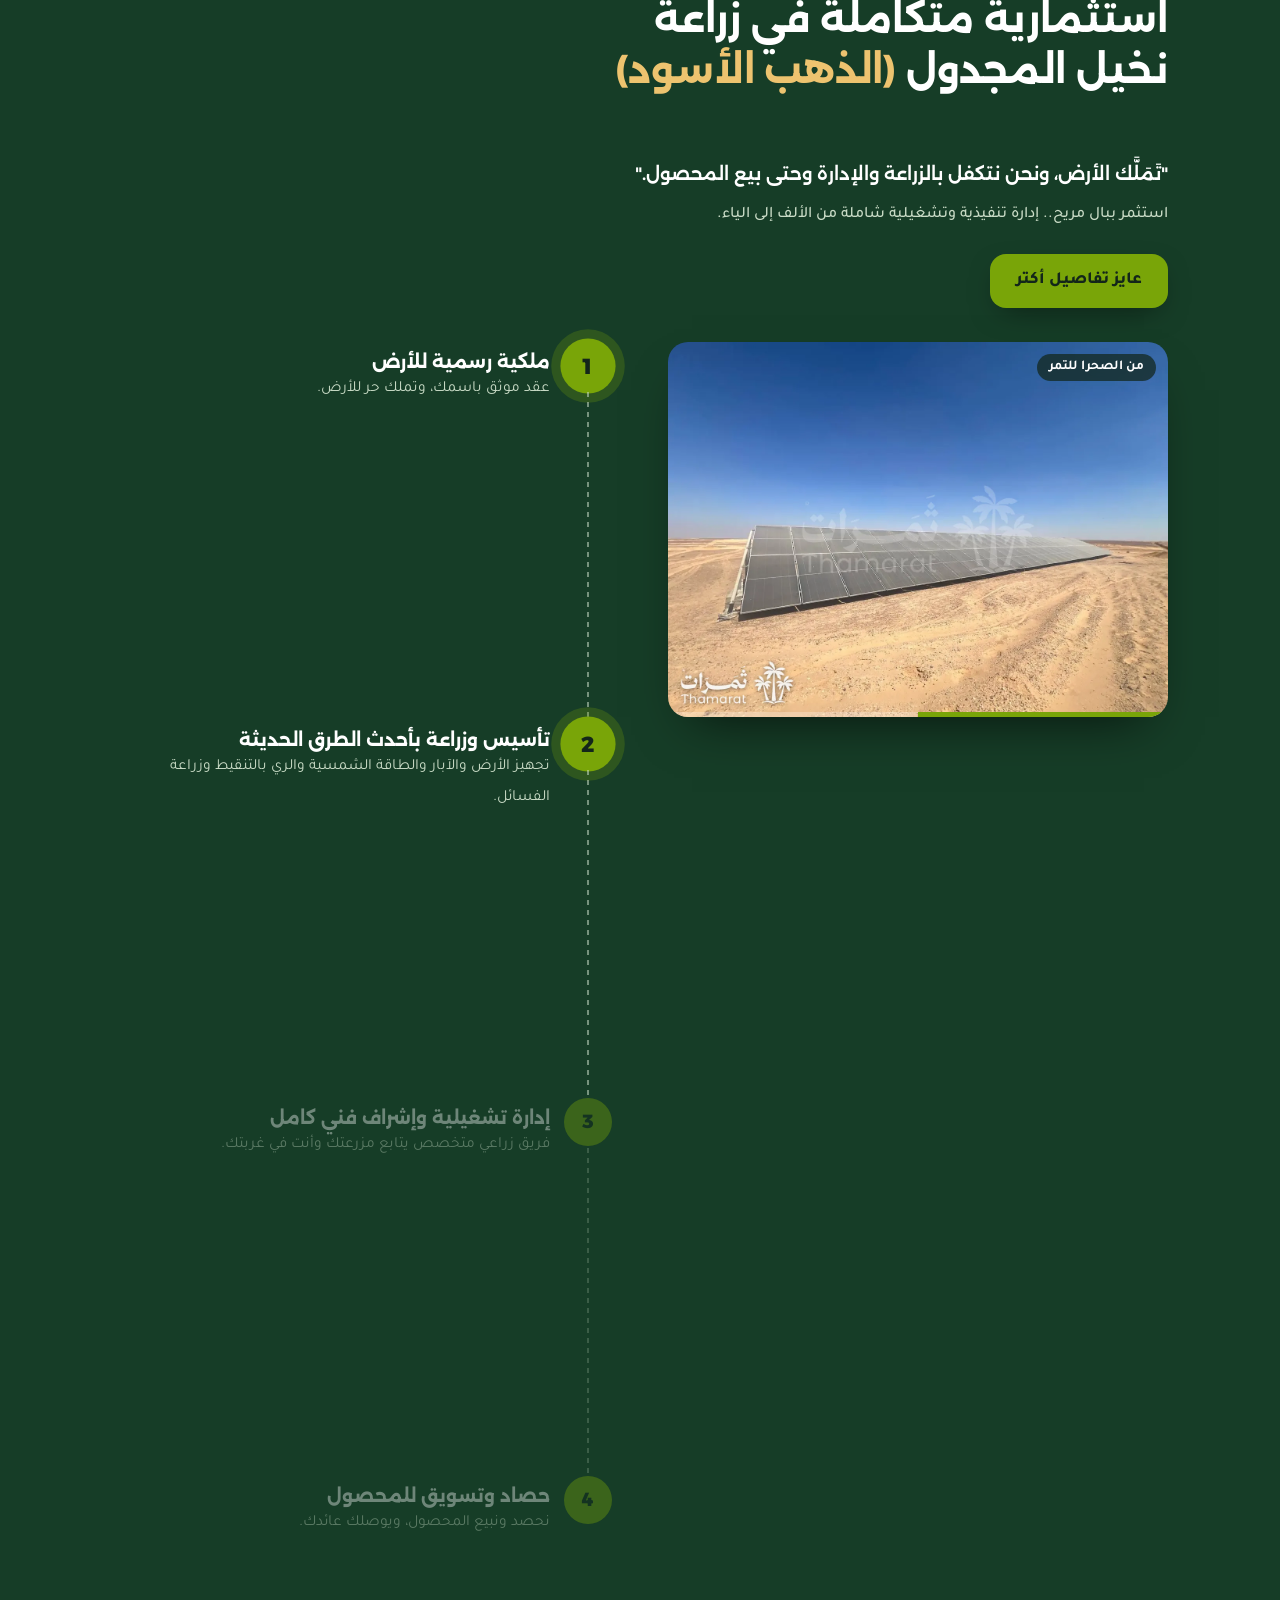
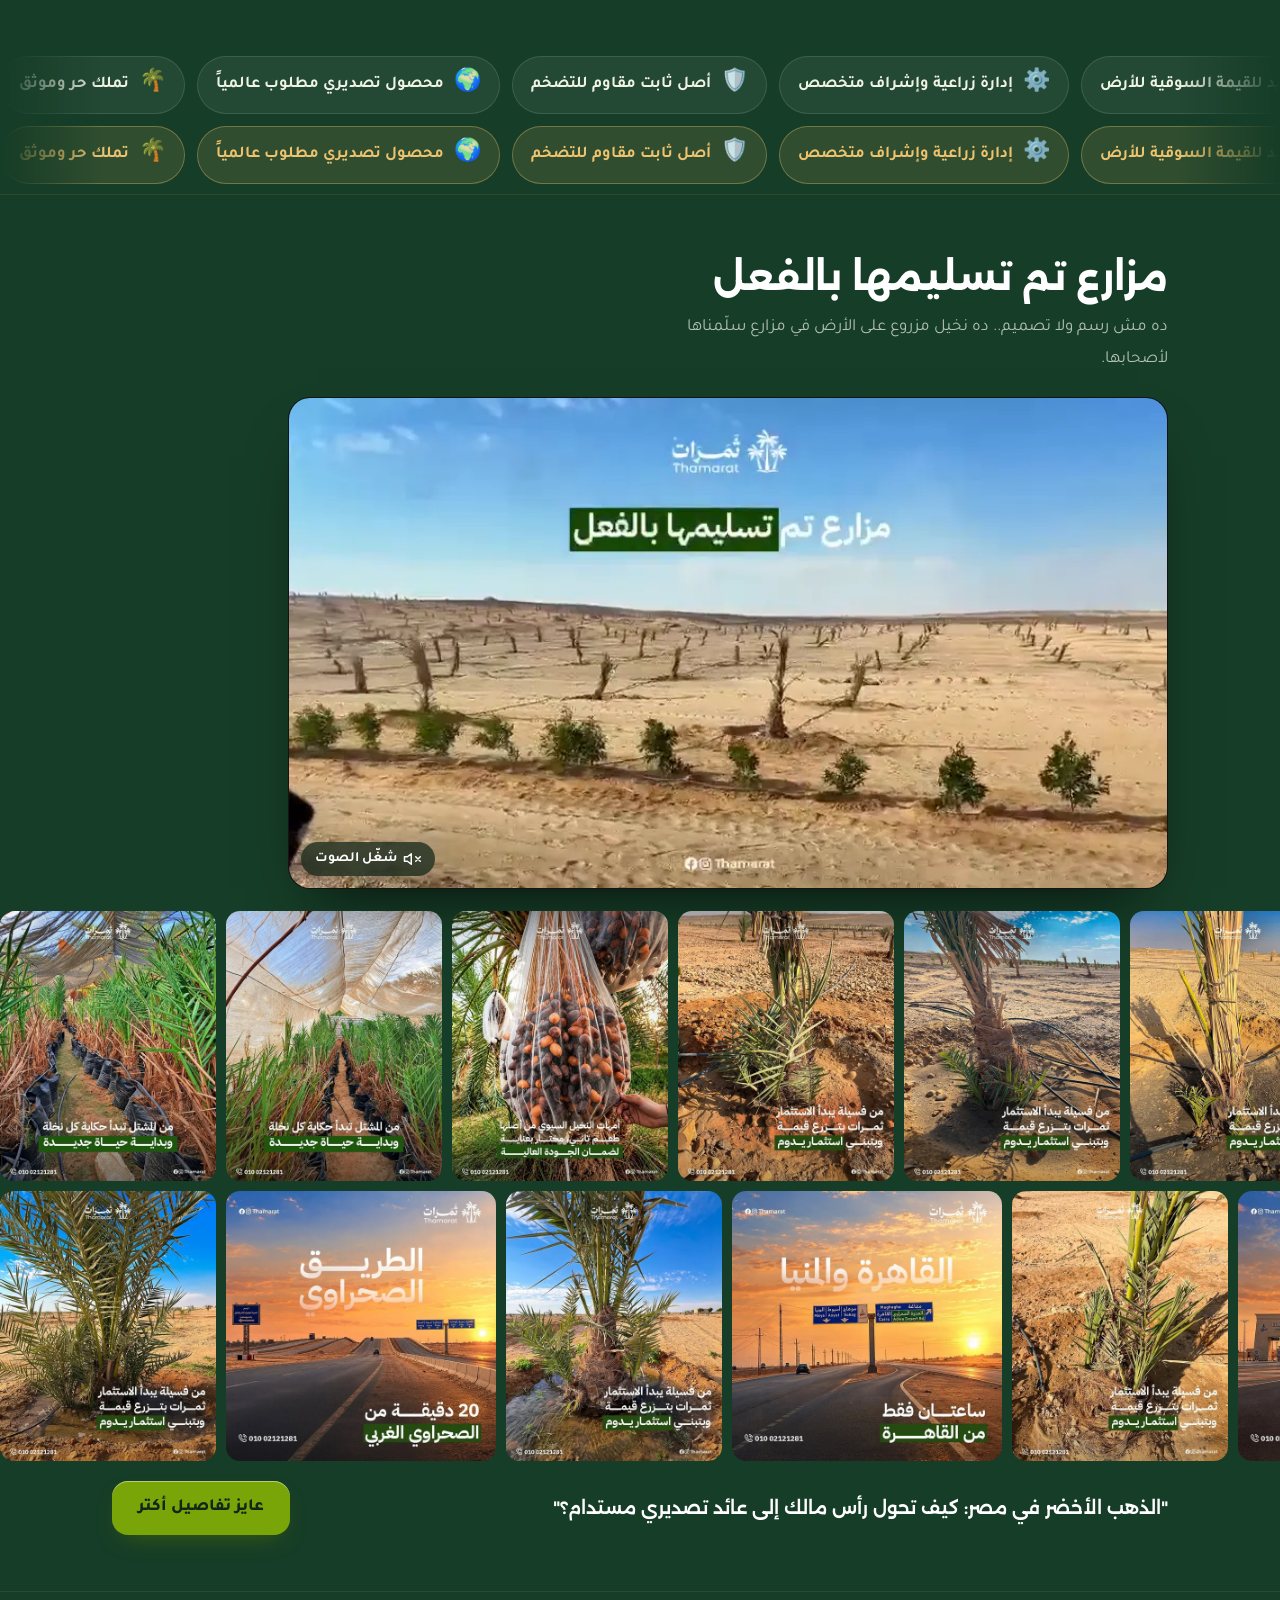
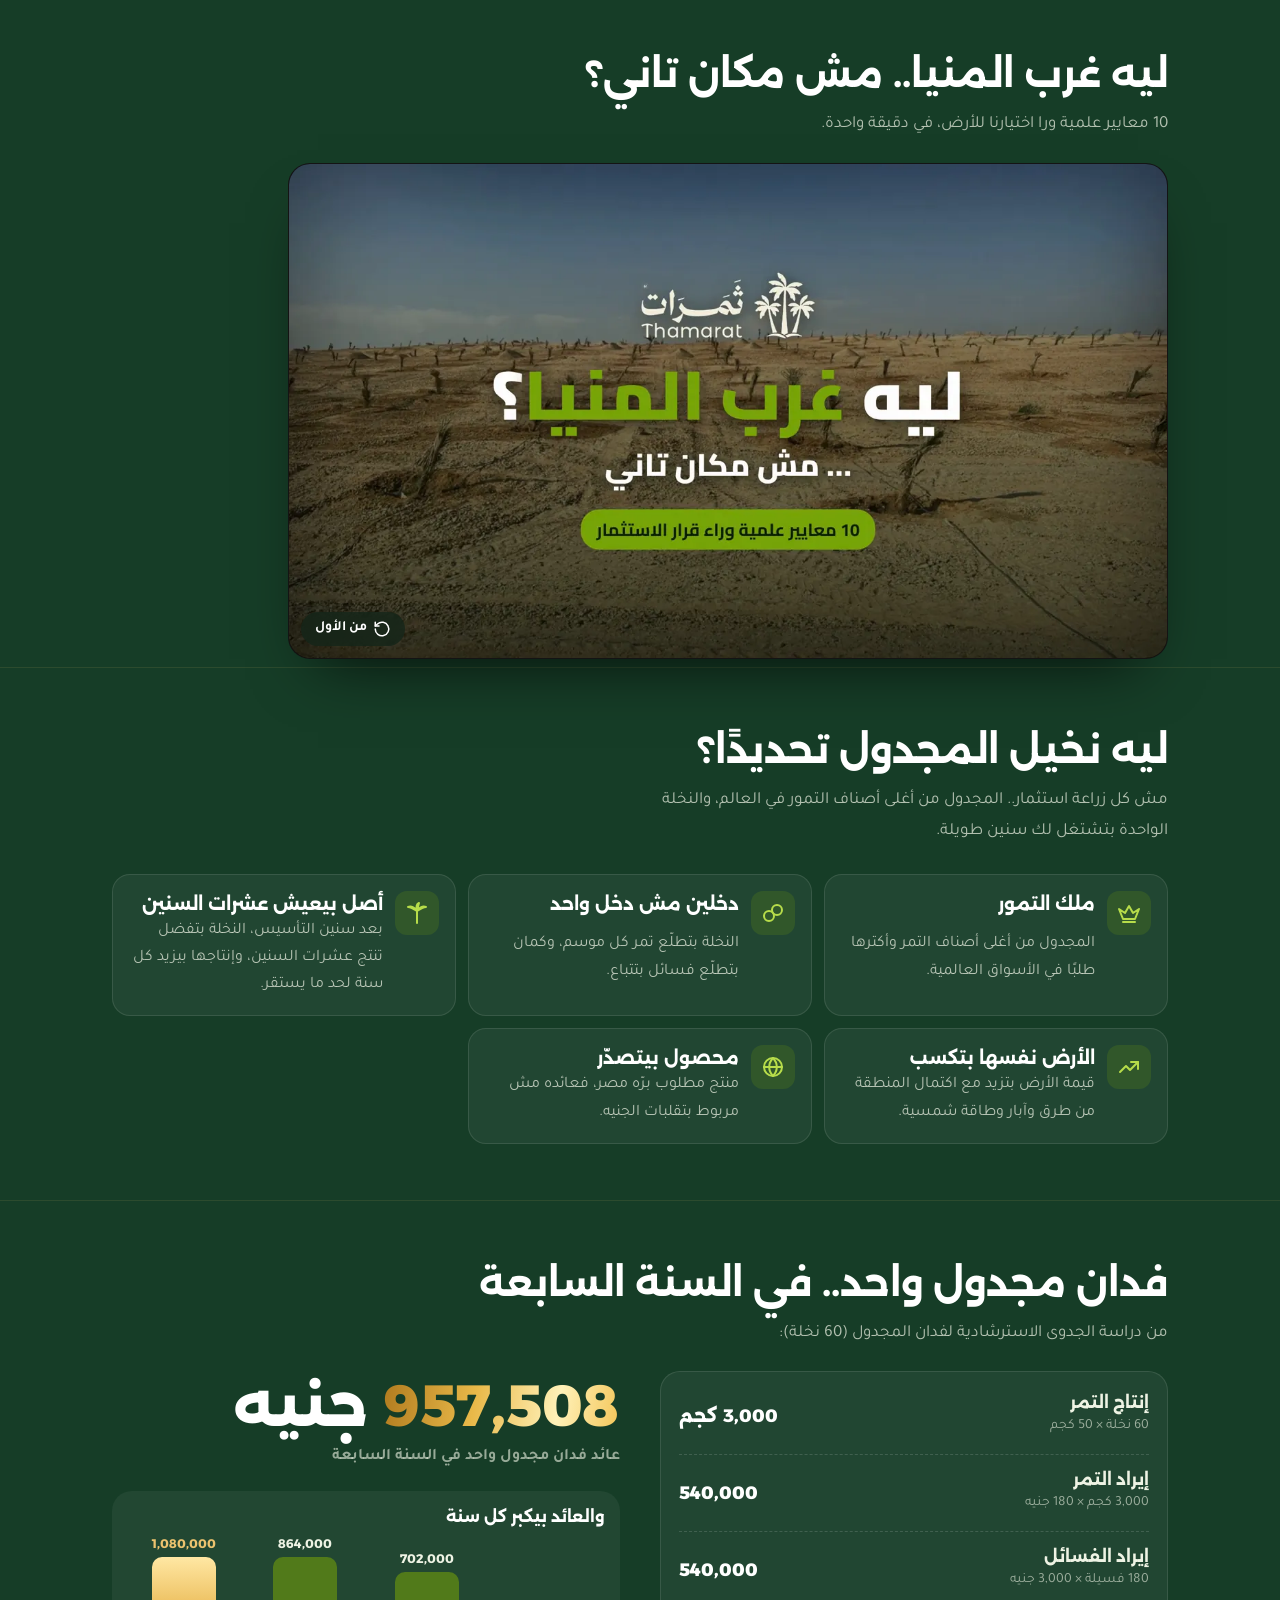
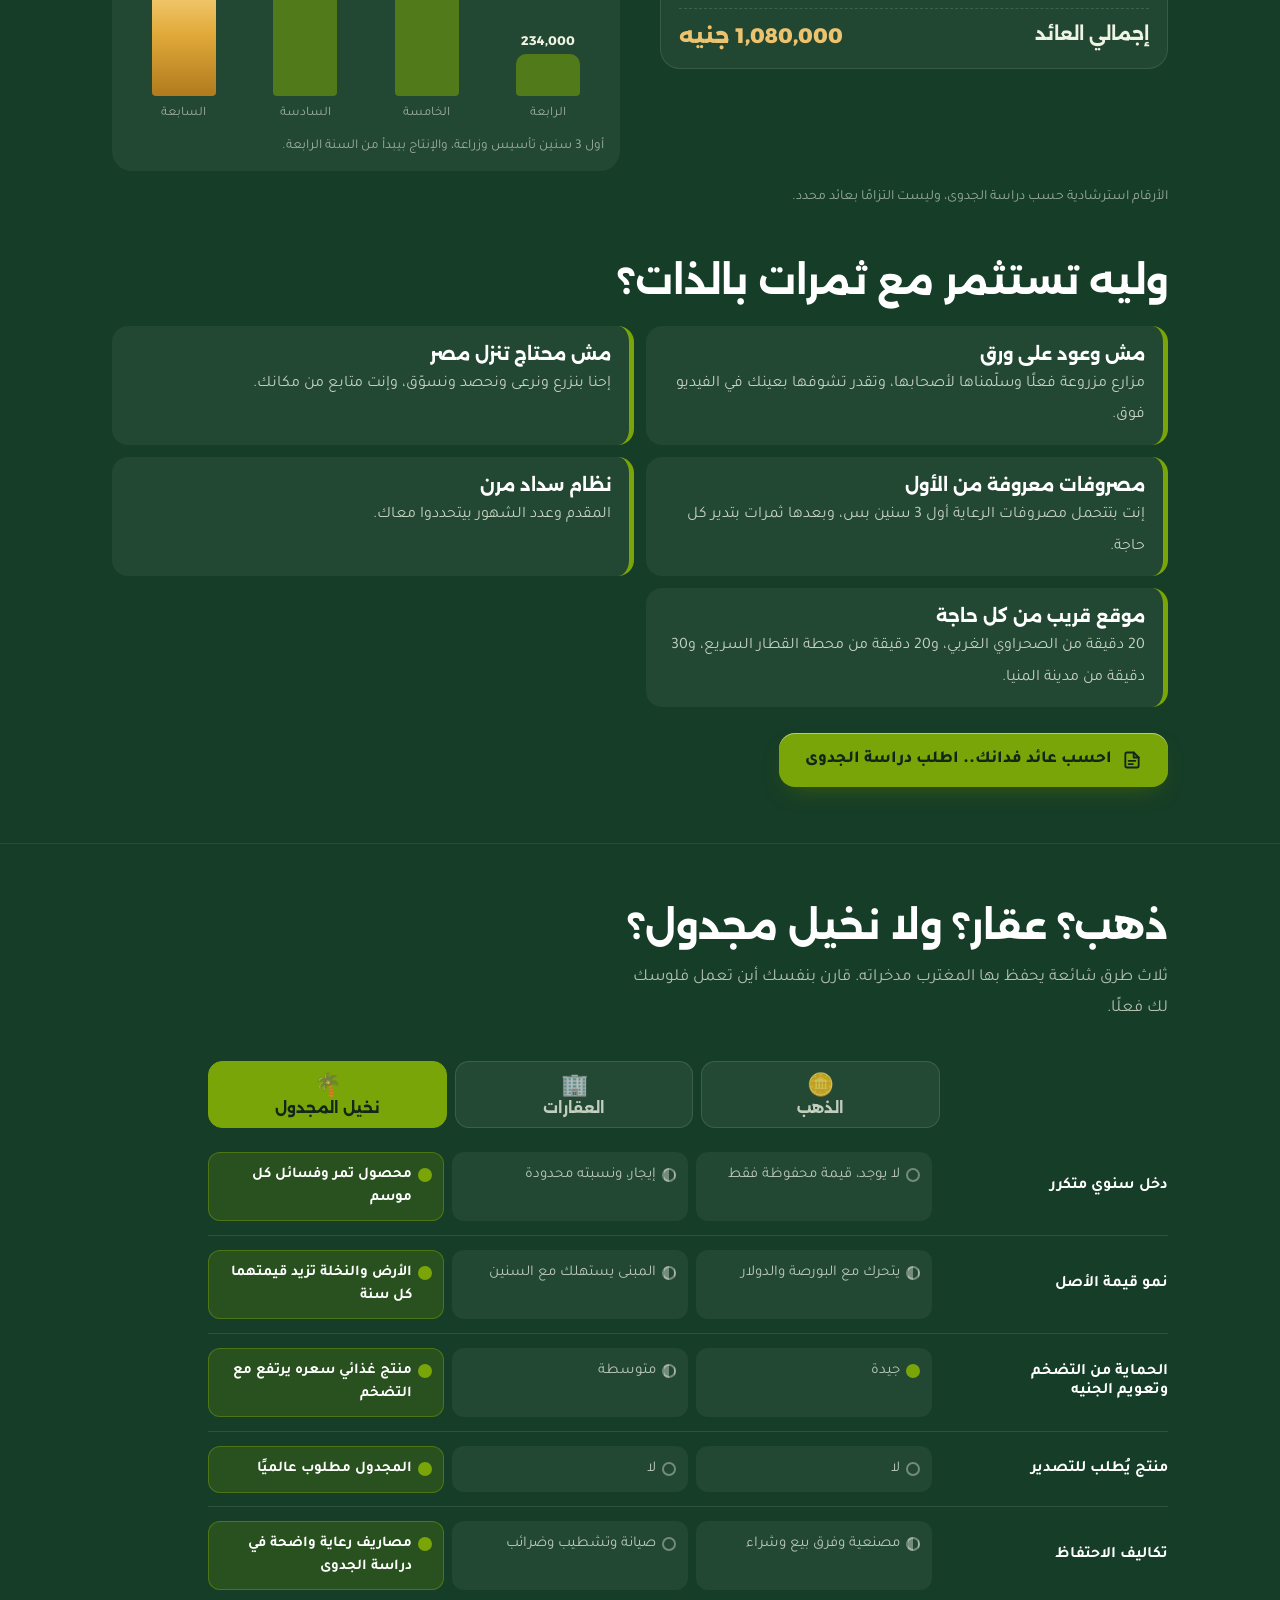
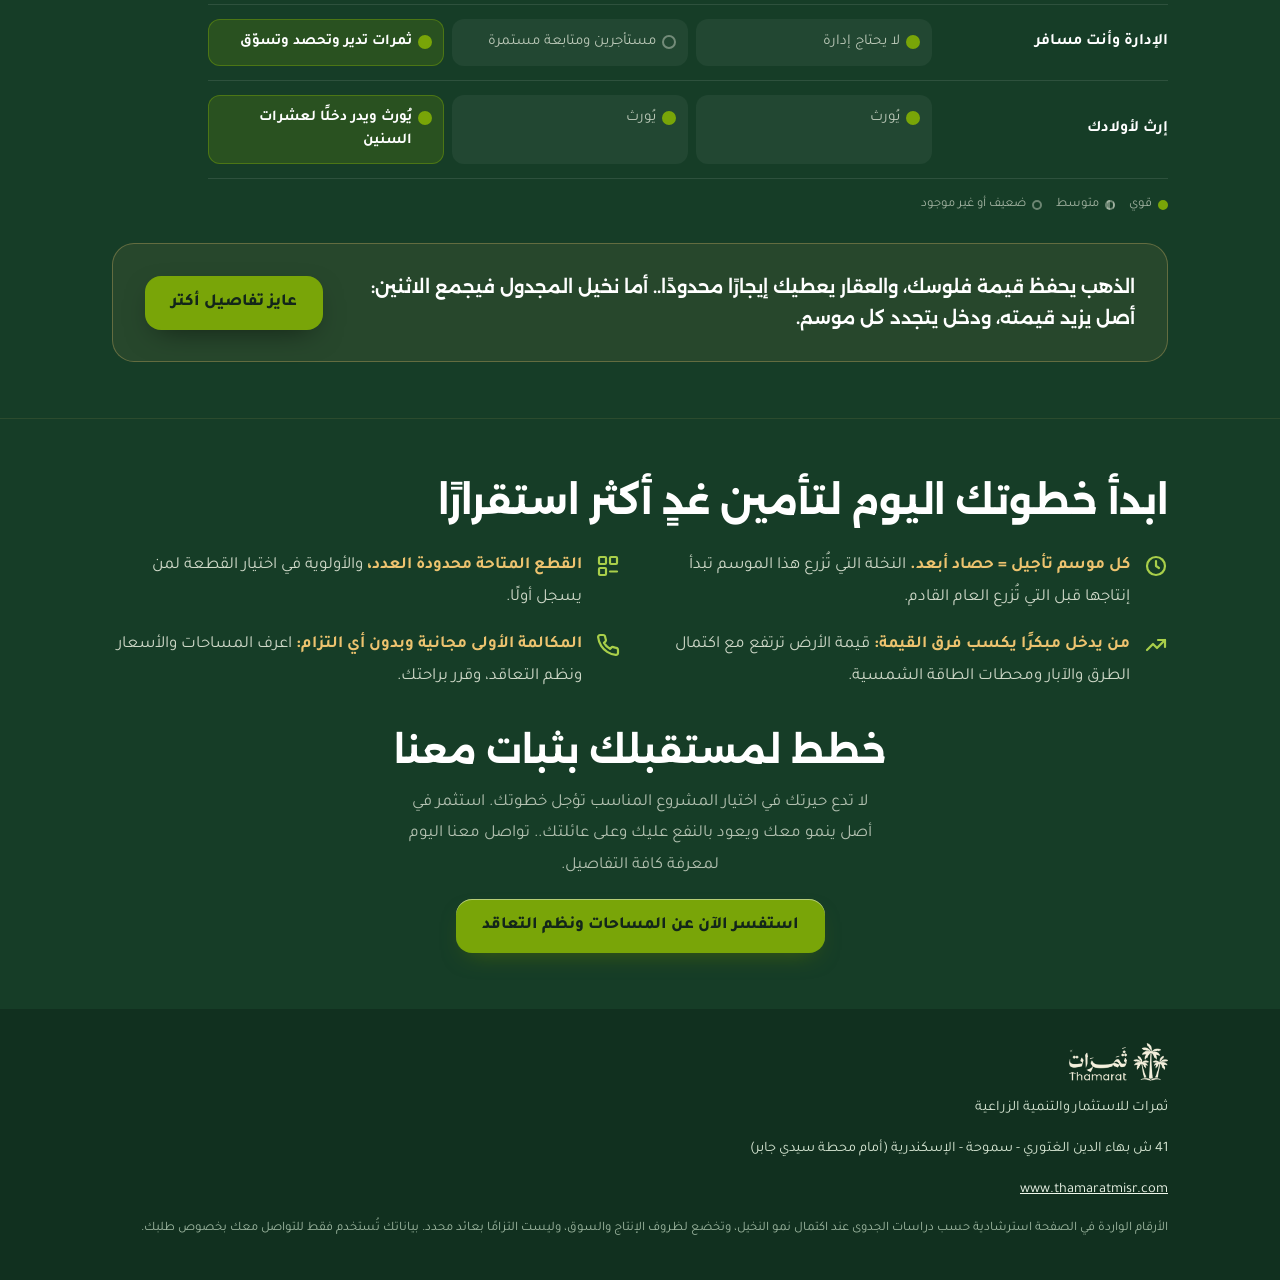
==== commit e2471ad1: "اللاندينج: زرار الفورم «اطلب التفاصيل» Co-Authored-By: Claude Opus 5.5 <noreply@anthropic.com> Claud" ====
--- a/landing/index.html
+++ b/landing/index.html
@@ -828,7 +828,7 @@
     </div>
     <input class="hp" name="website" tabindex="-1" autocomplete="off" aria-hidden="true">
     <p class="err" role="alert"></p>
-    <button class="btn wide" type="submit">اطلب التواصل معي</button>
+    <button class="btn wide" type="submit">اطلب التفاصيل</button>
     <p class="trust"><svg viewBox="0 0 24 24" fill="none" stroke="currentColor" stroke-width="2" stroke-linecap="round" stroke-linejoin="round"><rect x="4" y="11" width="16" height="10" rx="2"/><path d="M8 11V7a4 4 0 0 1 8 0v4"/></svg>بياناتك عندنا بأمان، وتُستخدم للتواصل معك فقط.</p>
   </form>
 </template>
@@ -955,10 +955,10 @@
         track('Lead',{content_name:WISH[wish].crm});
         renderAll();
       }else{
-        btn.disabled=false;btn.textContent='اطلب التواصل معي';
+        btn.disabled=false;btn.textContent='اطلب التفاصيل';
         err.textContent=r&&r.error==='invalid_phone'?'الرقم غير صحيح، راجعه واكتبه من غير صفر البداية.':'حصلت مشكلة في الإرسال. جرّب تاني بعد لحظات.';
       }
-    }).catch(function(){btn.disabled=false;btn.textContent='اطلب التواصل معي';err.textContent='تأكد من اتصالك بالإنترنت وجرّب تاني.'});
+    }).catch(function(){btn.disabled=false;btn.textContent='اطلب التفاصيل';err.textContent='تأكد من اتصالك بالإنترنت وجرّب تاني.'});
 }
 
 function first(n){return String(n||'').split(/\s+/)[0]}
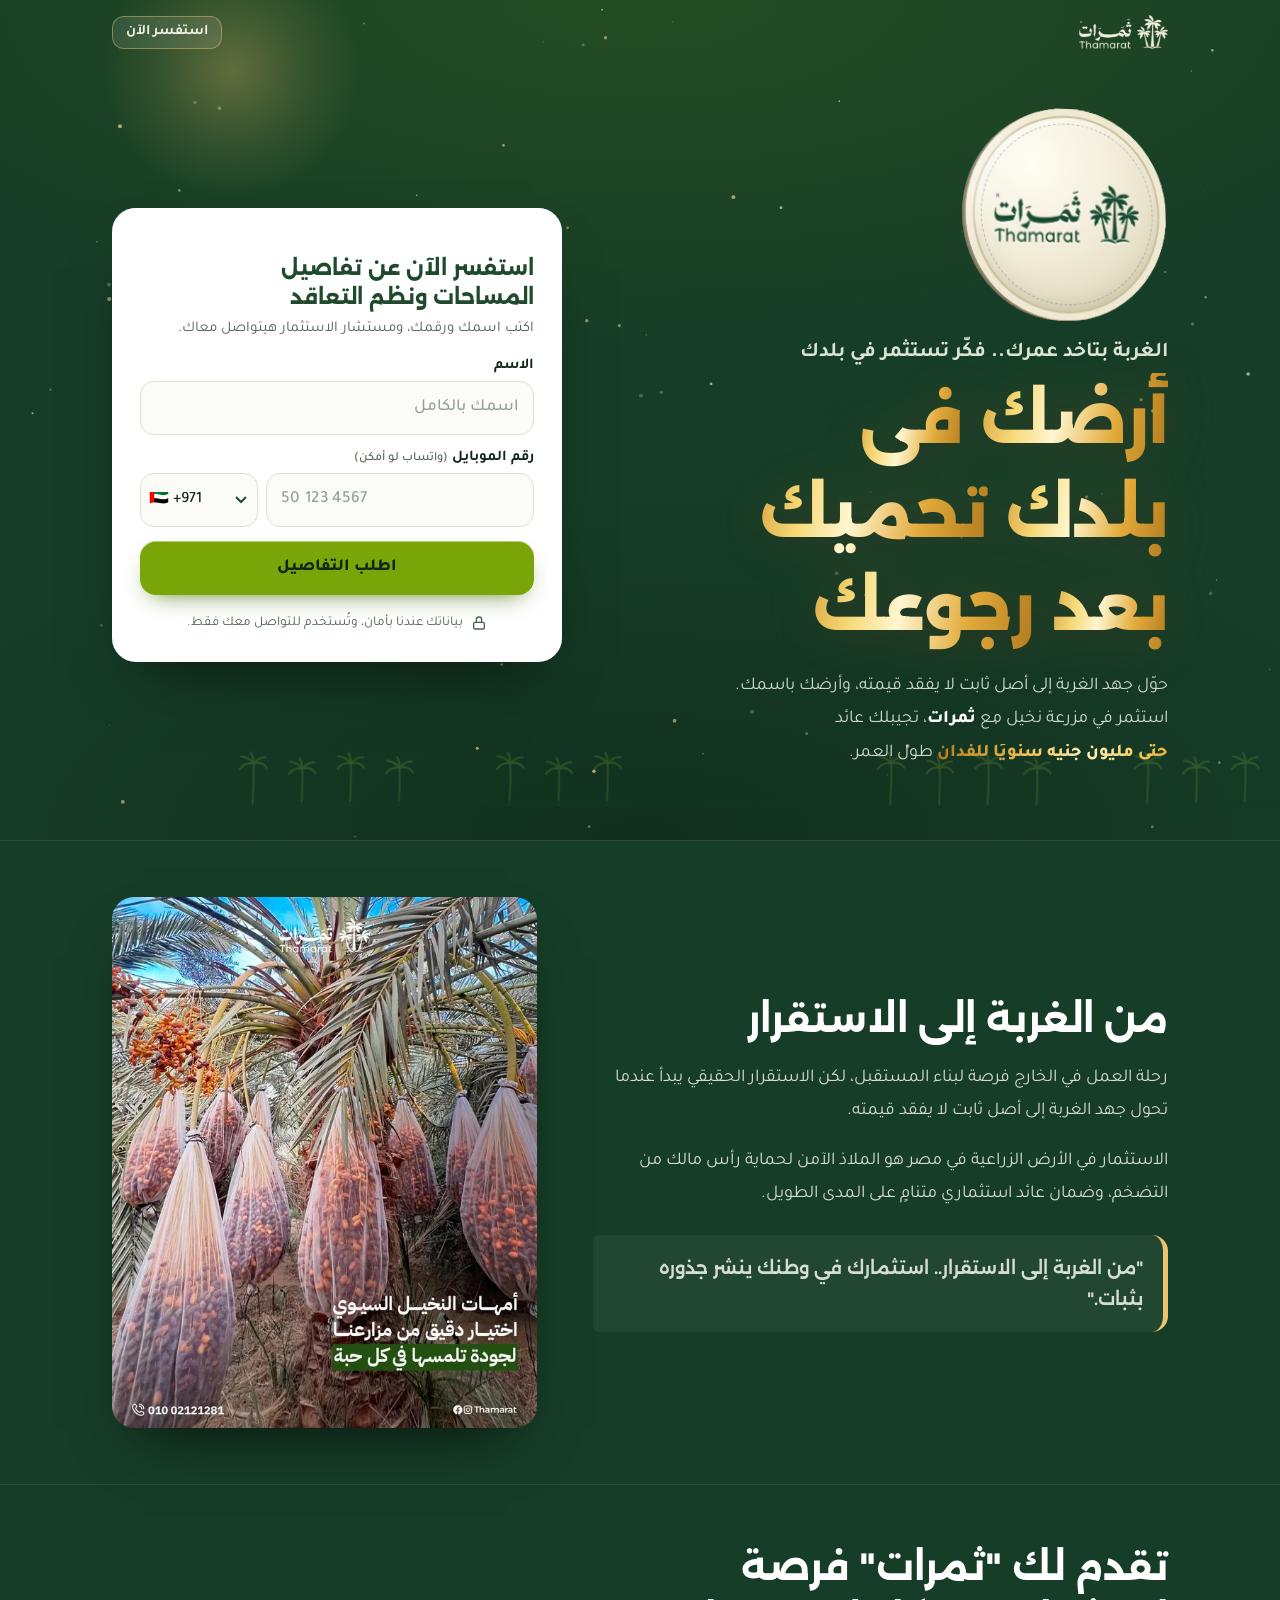
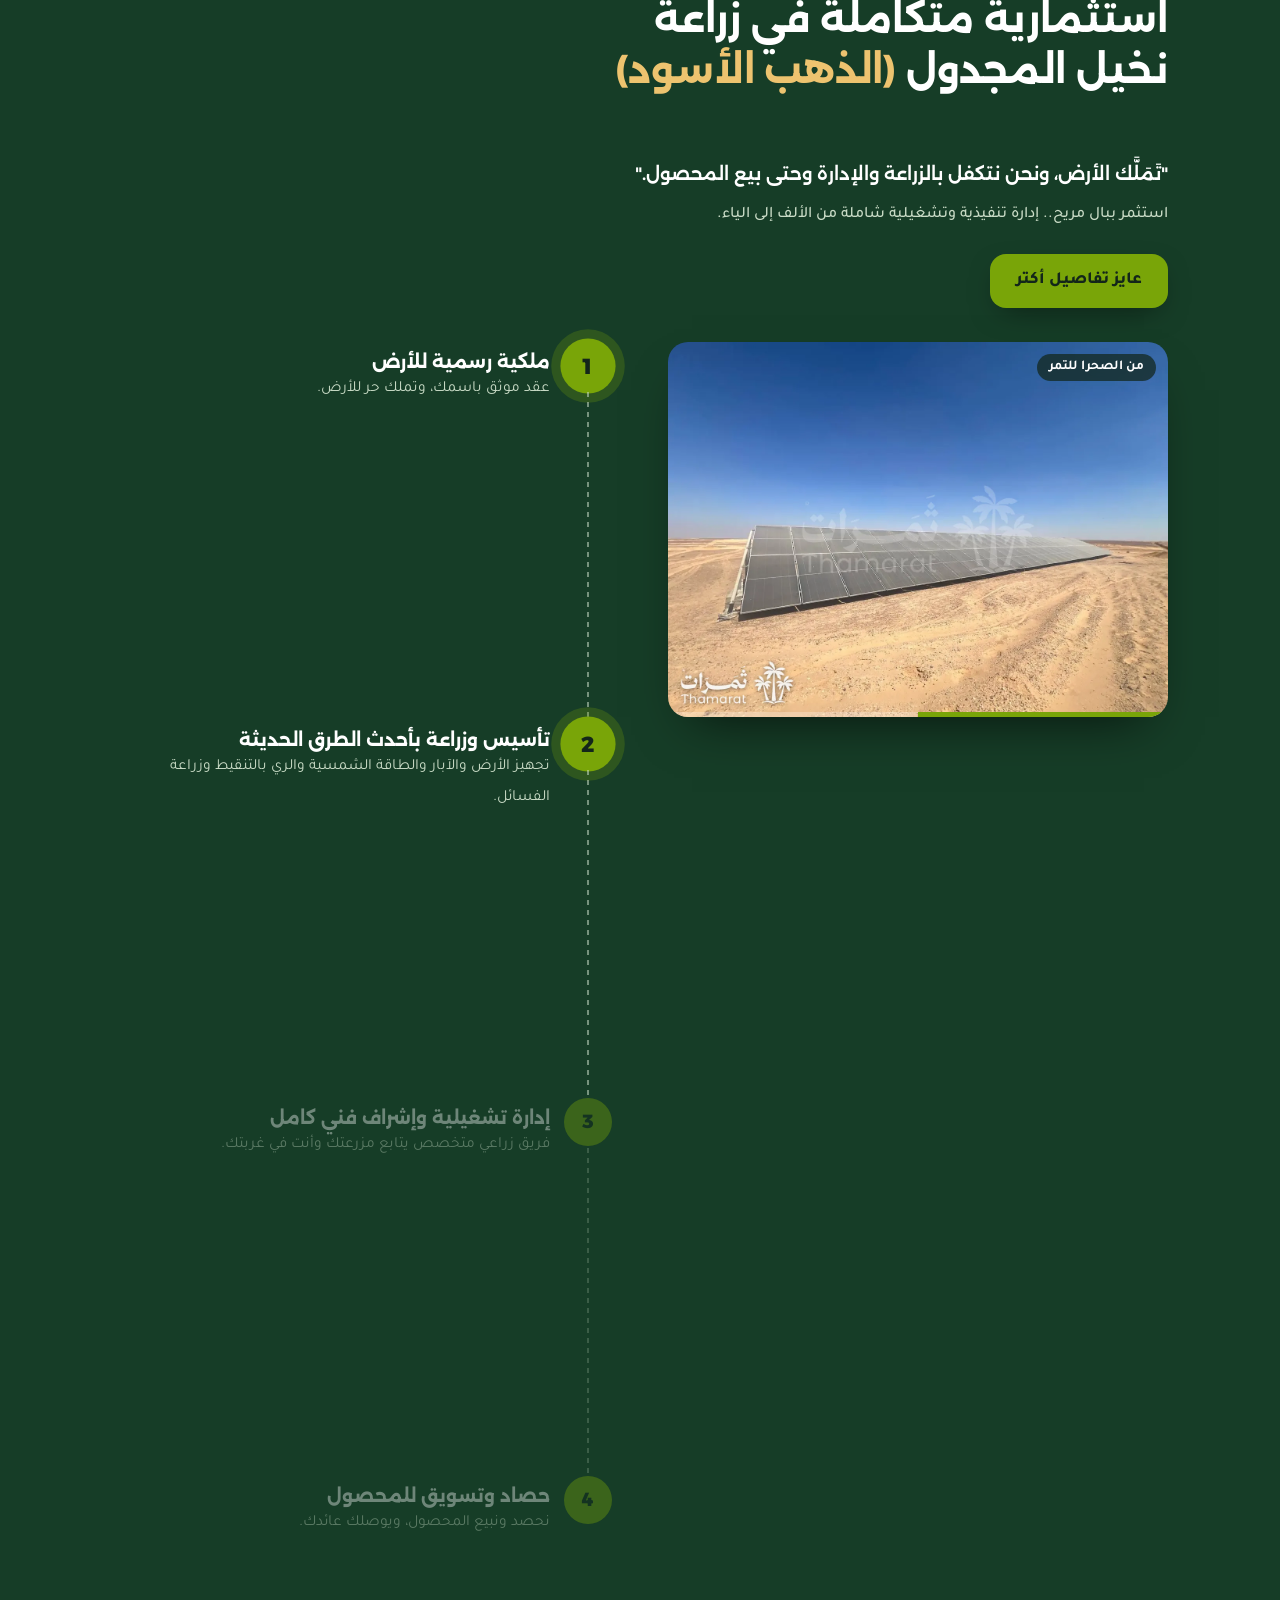
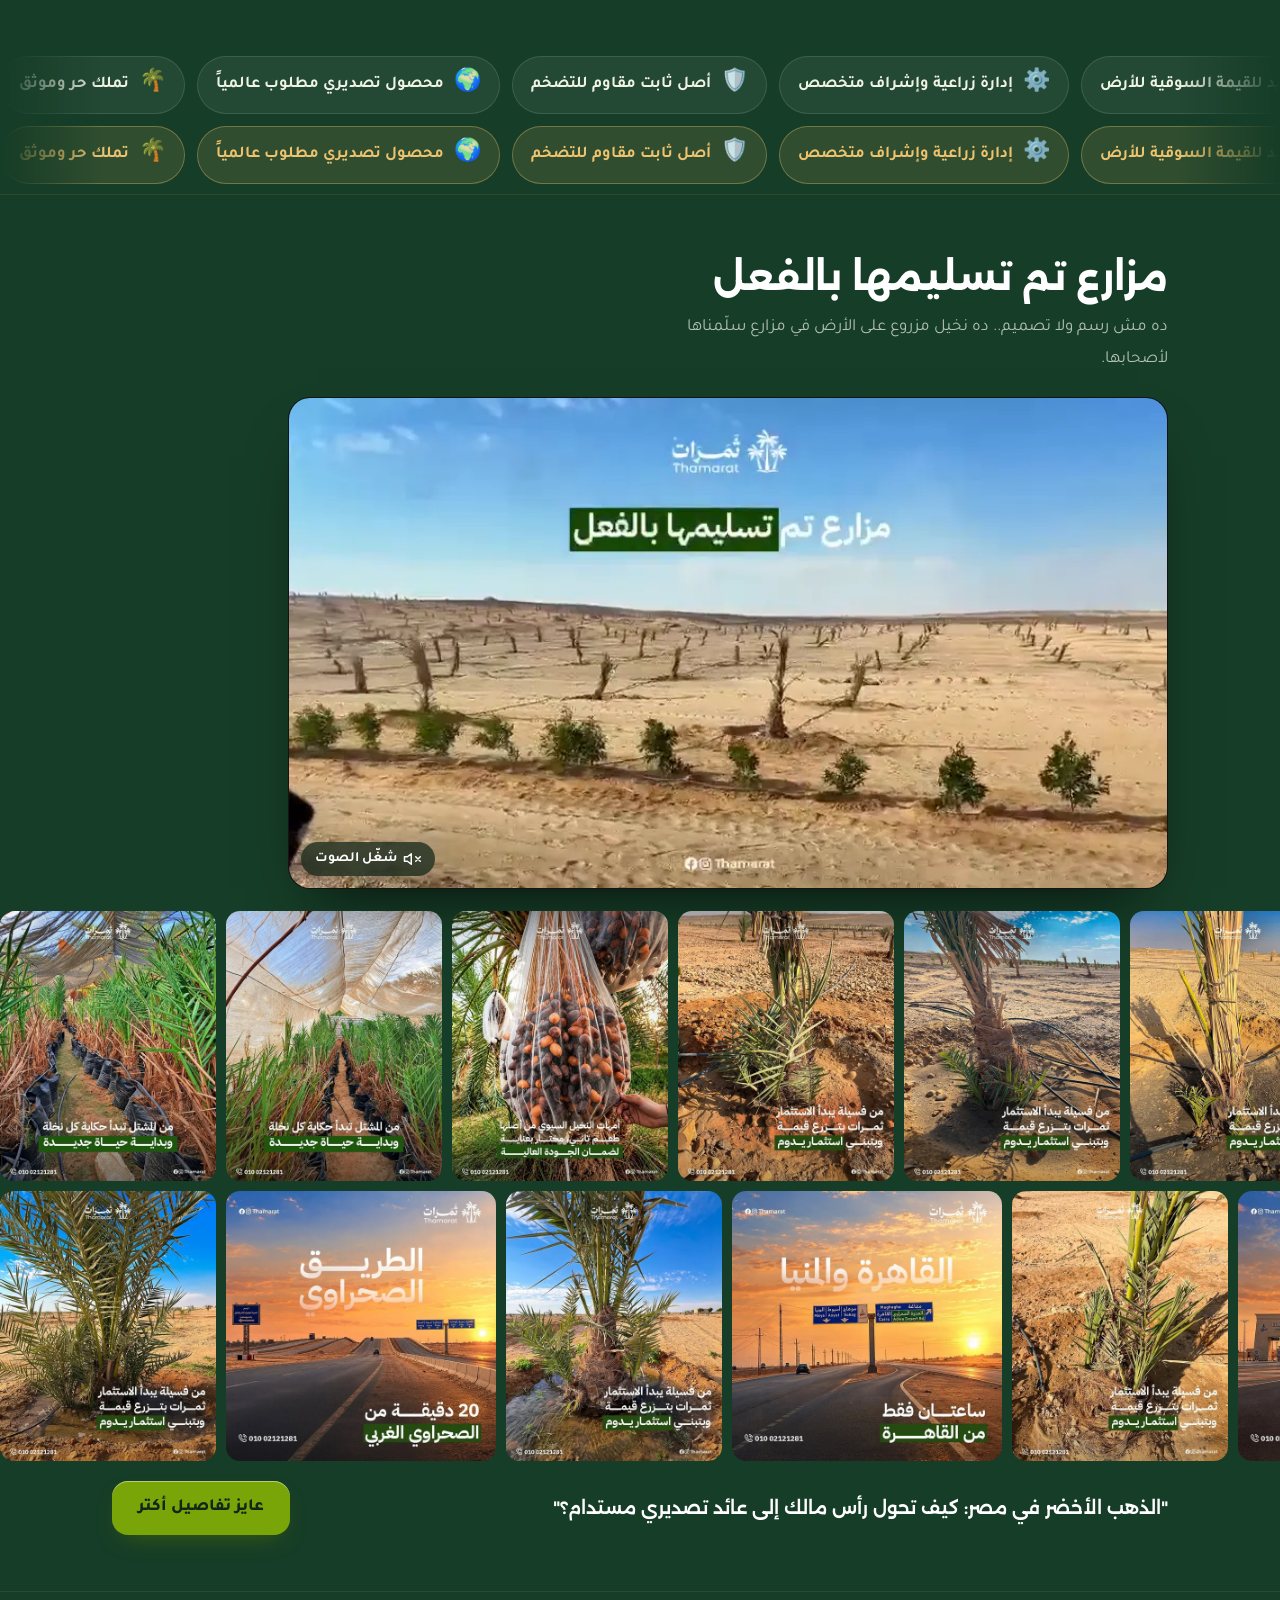
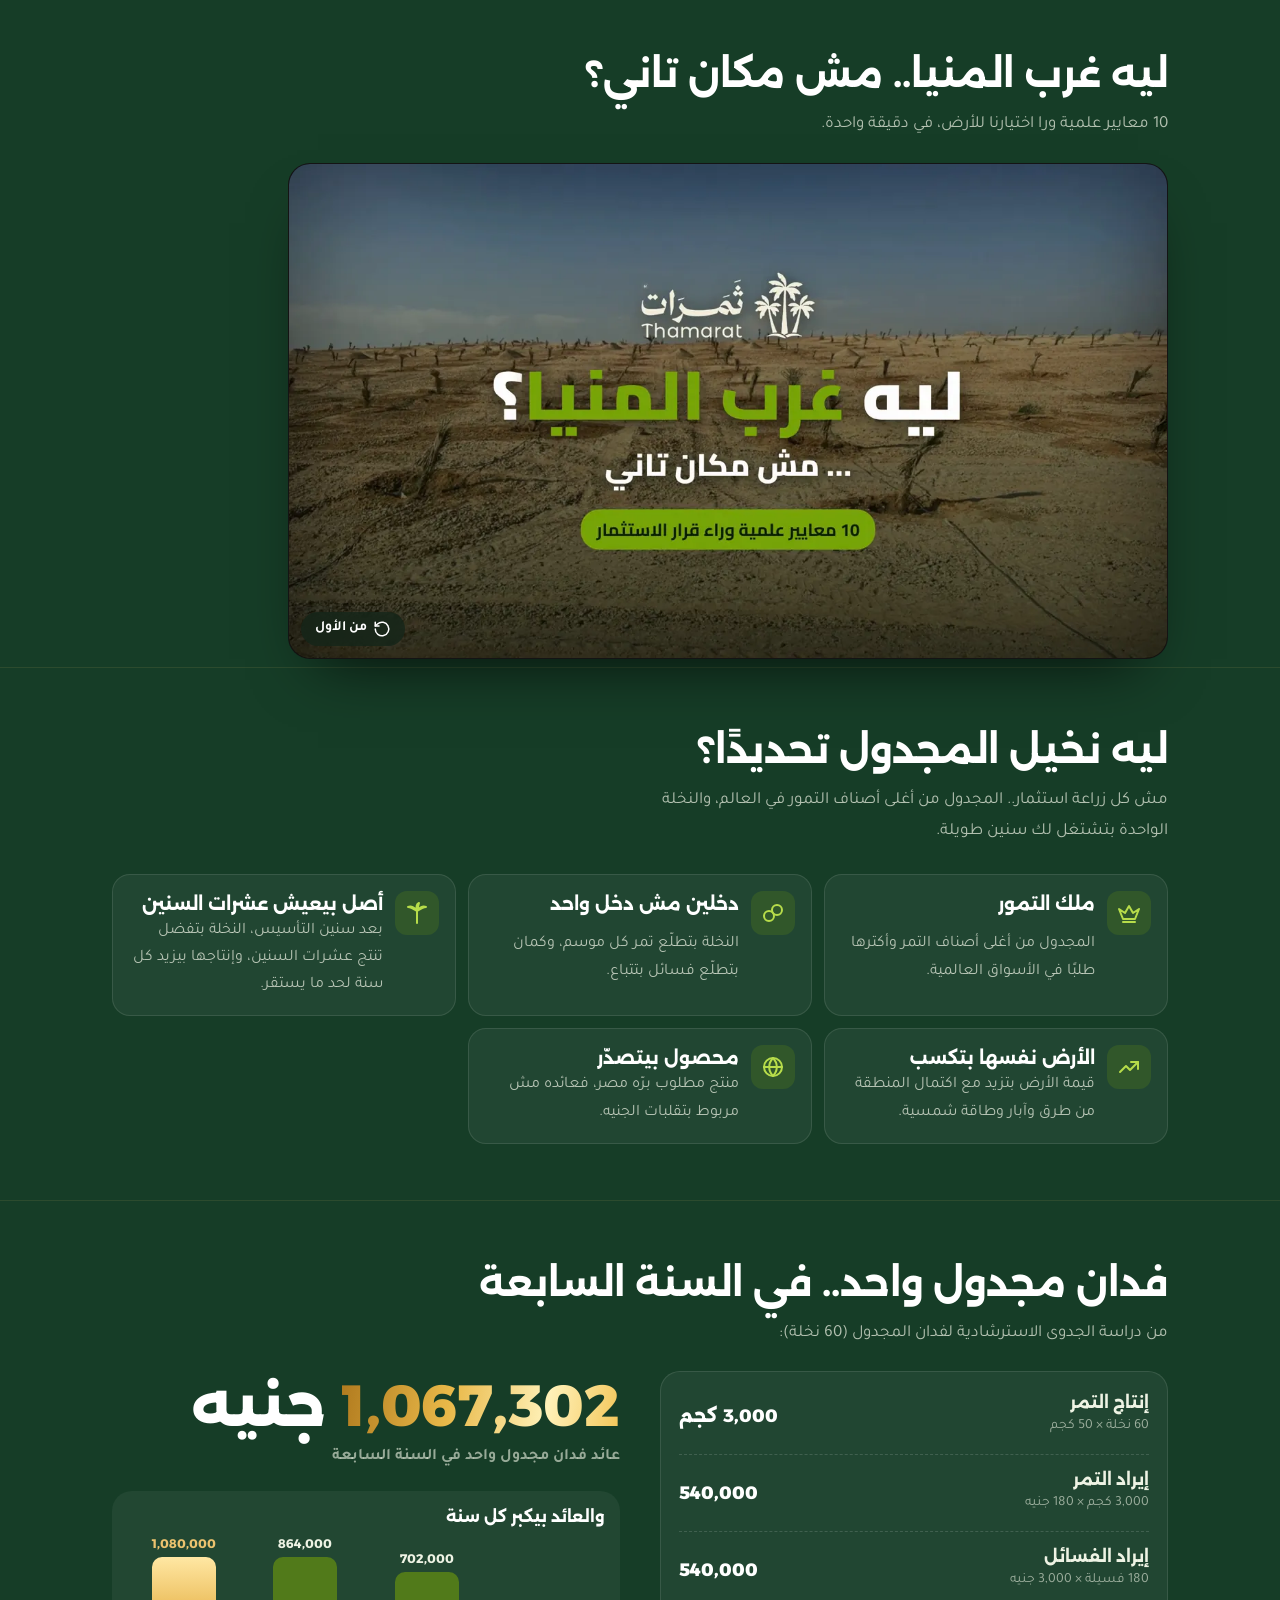
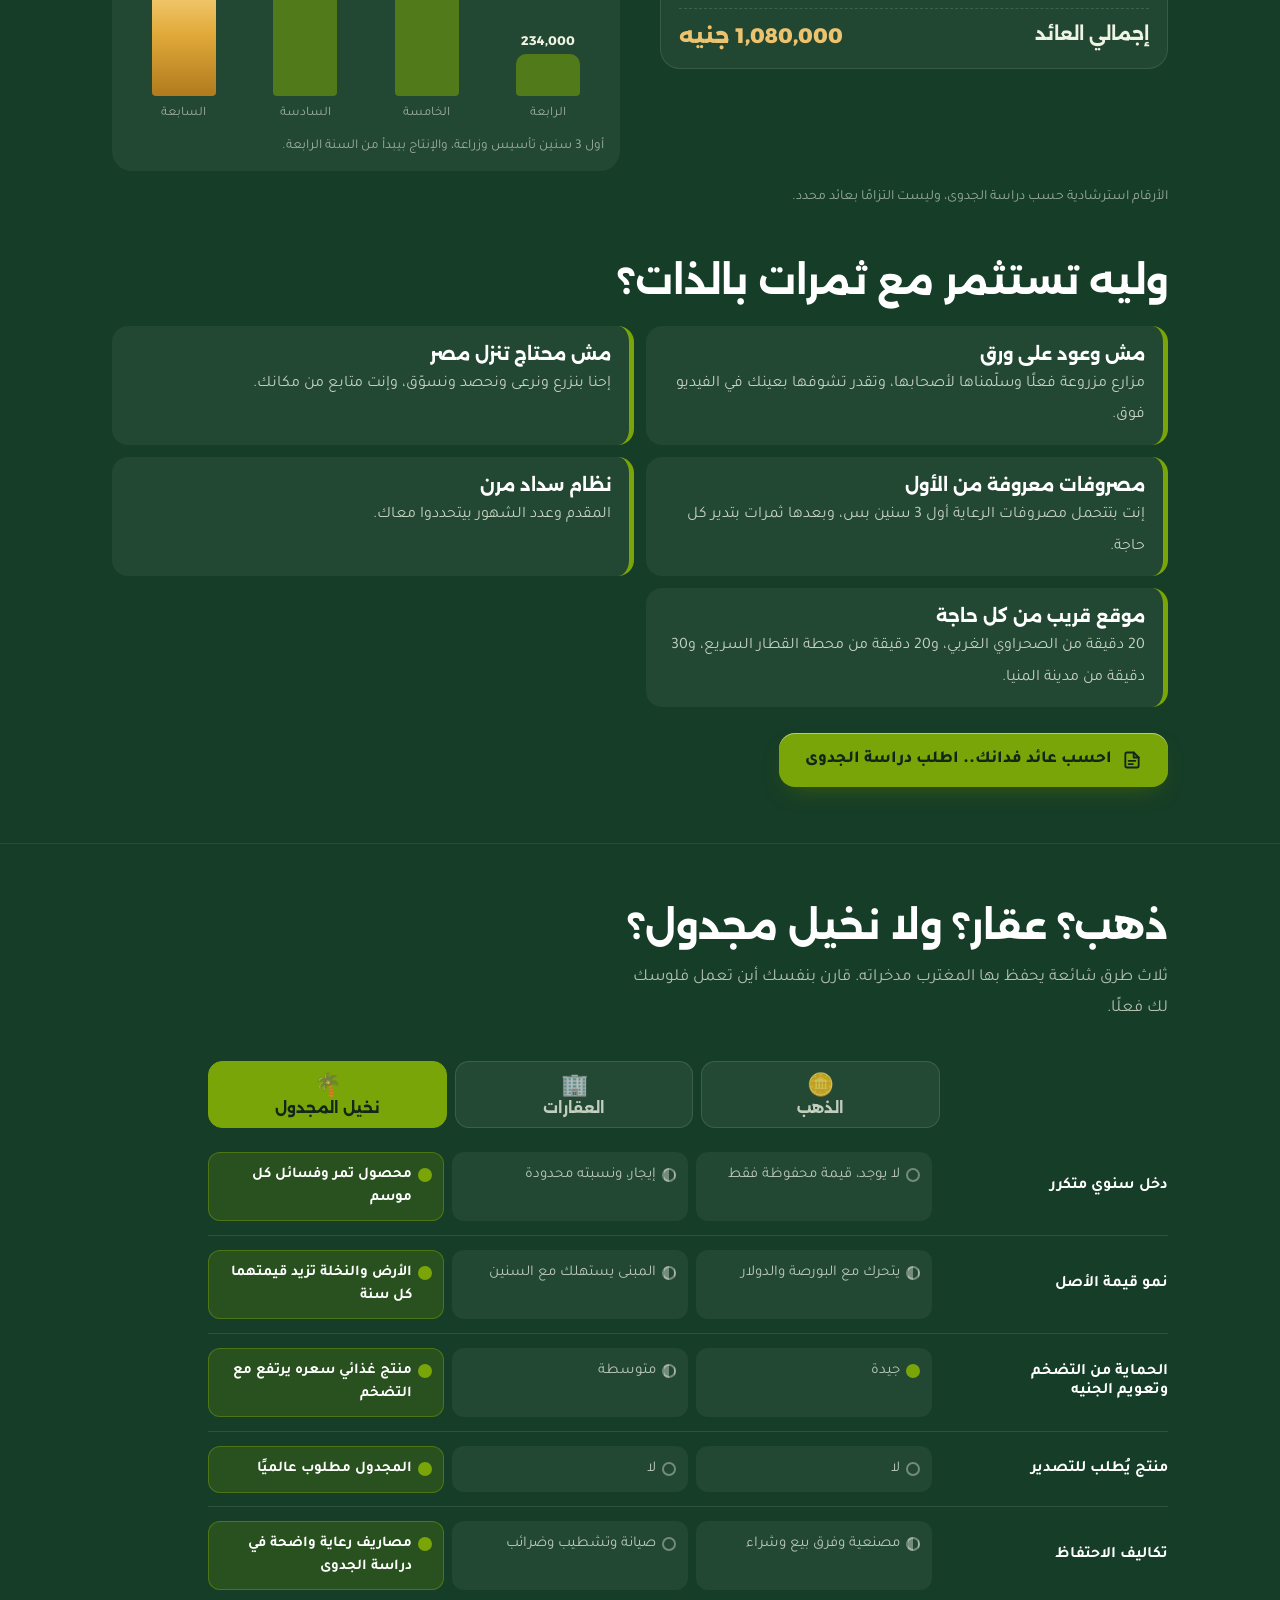
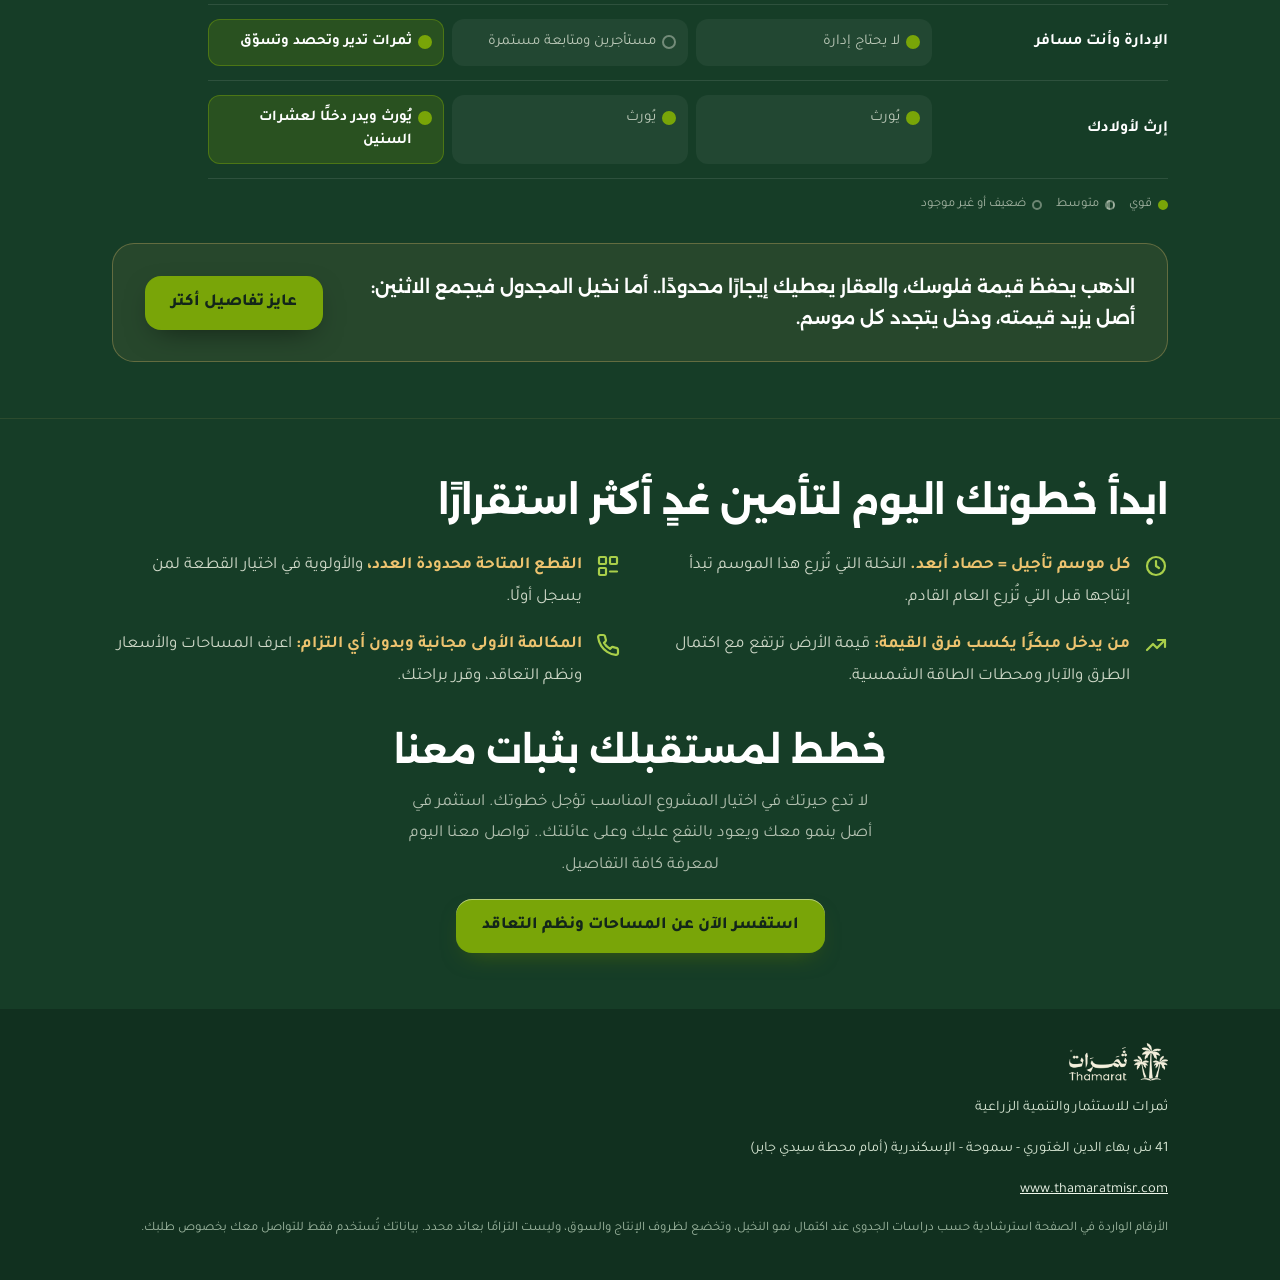
==== commit b73bd095: "بيكسل صفحة invest: Lead مرة واحدة عند التسجيل، وزراير المتابعة تبعت FollowUpRequest Co-Authored-By: " ====
--- a/landing/index.html
+++ b/landing/index.html
@@ -900,6 +900,11 @@
   fbq('init',PIXEL);fbq('track','PageView');
 }
 function track(ev,data){try{if(window.fbq)fbq('track',ev,data||{})}catch(e){}}
+/* Lead يتبعت مرة واحدة بس لكل تسجيل (الفورم الرئيسي)، وزراير المتابعة بعد كده تبعت FollowUpRequest */
+var BTN={contract:'استفسر عن المساحات ونظم التعاقد',details:'عايز تفاصيل أكتر',study:'طلب دراسة جدوى'};
+function trackLead(phone,wish){var k='thm_lp_lead';try{if(localStorage.getItem(k)===phone)return}catch(e){}
+  track('Lead',{content_name:WISH[wish].crm});try{localStorage.setItem(k,phone)}catch(e){}}
+function trackFollowUp(wish){if(!BTN[wish])return;try{if(window.fbq)fbq('trackCustom','FollowUpRequest',{request:BTN[wish]})}catch(e){}}
 
 /* ---------- بناء الفورم ---------- */
 var forms={};
@@ -952,7 +957,7 @@
     .then(function(r){
       if(r&&r.ok){
         reg={name:name,phone:p.phone,sent:[wish]};store.set('thm_lp_reg',reg);
-        track('Lead',{content_name:WISH[wish].crm});
+        trackLead(p.phone,wish);trackFollowUp(wish);
         renderAll();
       }else{
         btn.disabled=false;btn.textContent='اطلب التفاصيل';
@@ -1001,7 +1006,7 @@
   b.disabled=true;
   send({name:reg.name,phone:reg.phone,wish:wish,note:feedback(wish,'',''),session:sid,utm:UTM,website:''}).then(function(r){
     b.disabled=false;
-    if(r&&r.ok){reg.sent.push(wish);store.set('thm_lp_reg',reg);track('Contact',{content_name:WISH[wish].crm});
+    if(r&&r.ok){reg.sent.push(wish);store.set('thm_lp_reg',reg);trackFollowUp(wish);
       showToast('تمام يا '+first(reg.name)+'، سجّلنا '+(wish==='study'?'طلب دراسة الجدوى':wish==='details'?'إنك عايز تفاصيل أكتر':'استفسارك')+'. سيتم التواصل معك في أقرب وقت.')}
     else showToast('حصلت مشكلة في الإرسال. جرّب تاني بعد لحظات.');
   }).catch(function(){b.disabled=false;showToast('تأكد من اتصالك بالإنترنت وجرّب تاني.')});
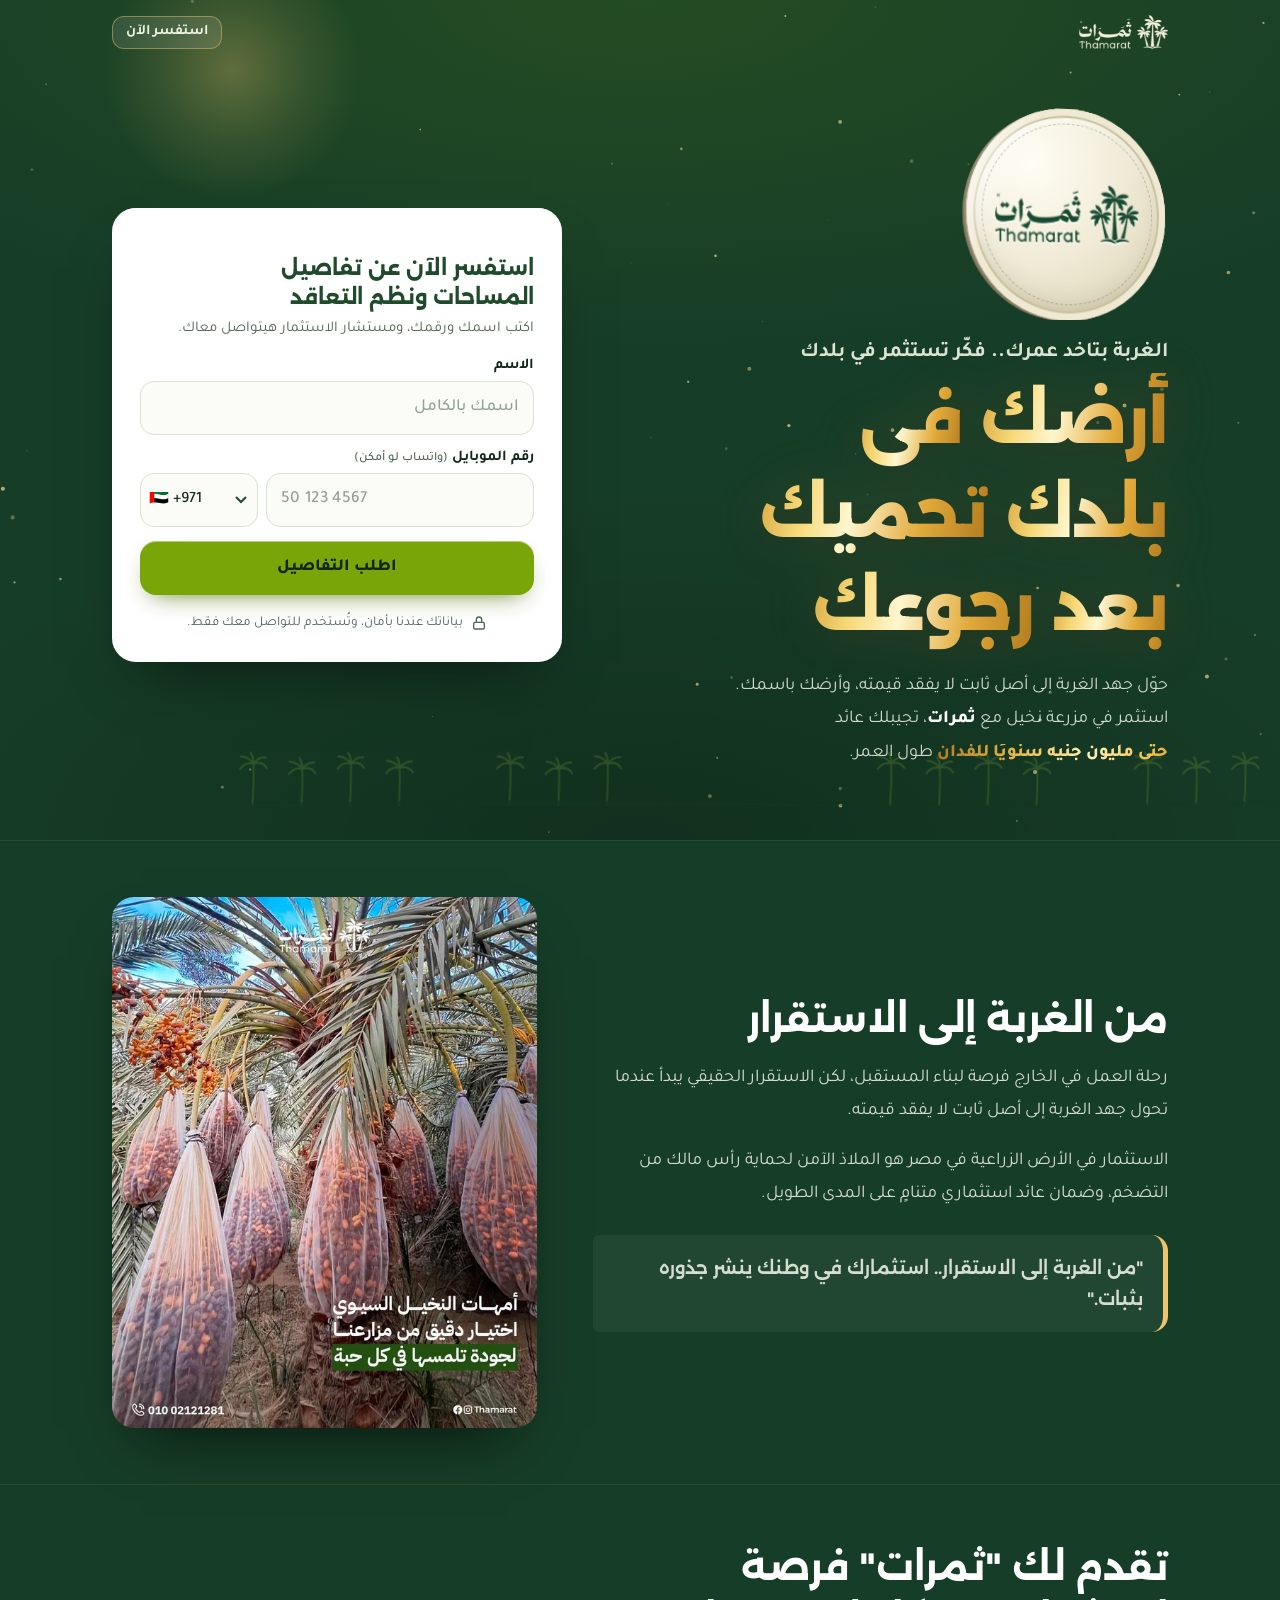
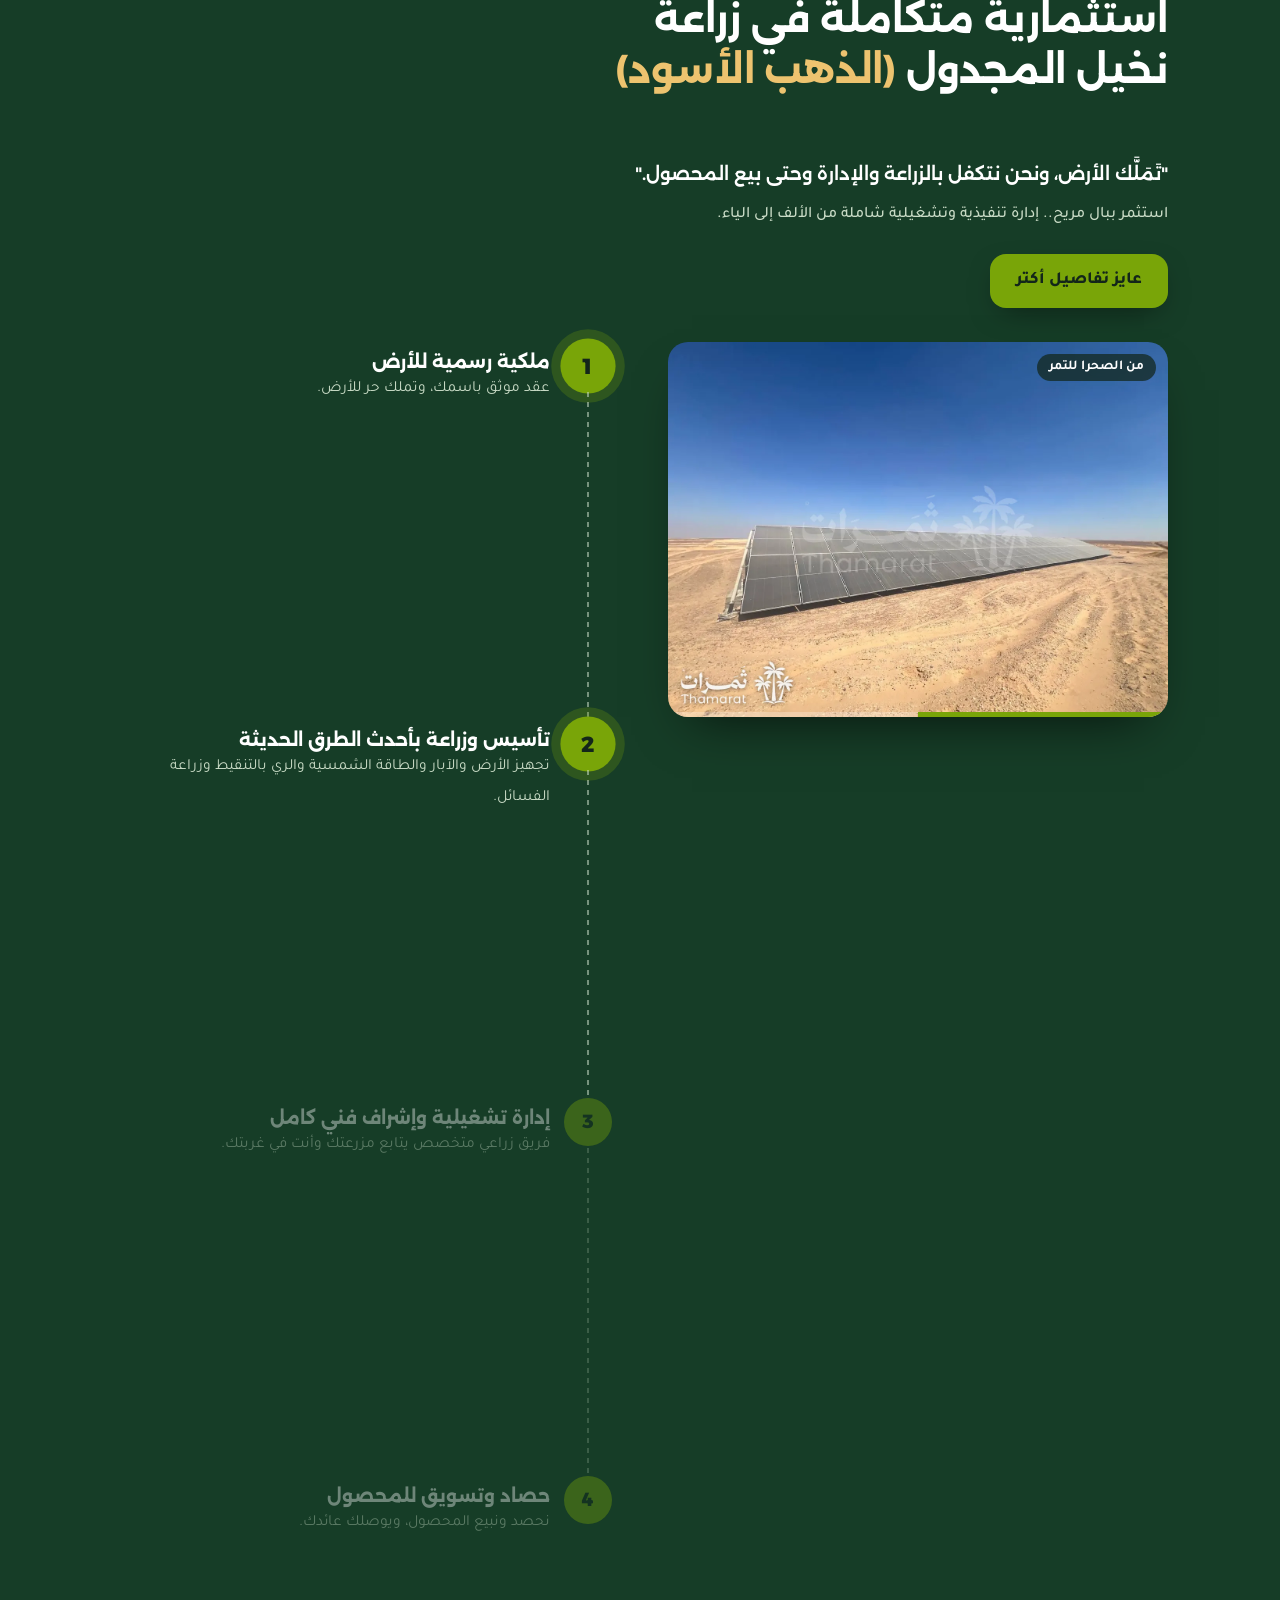
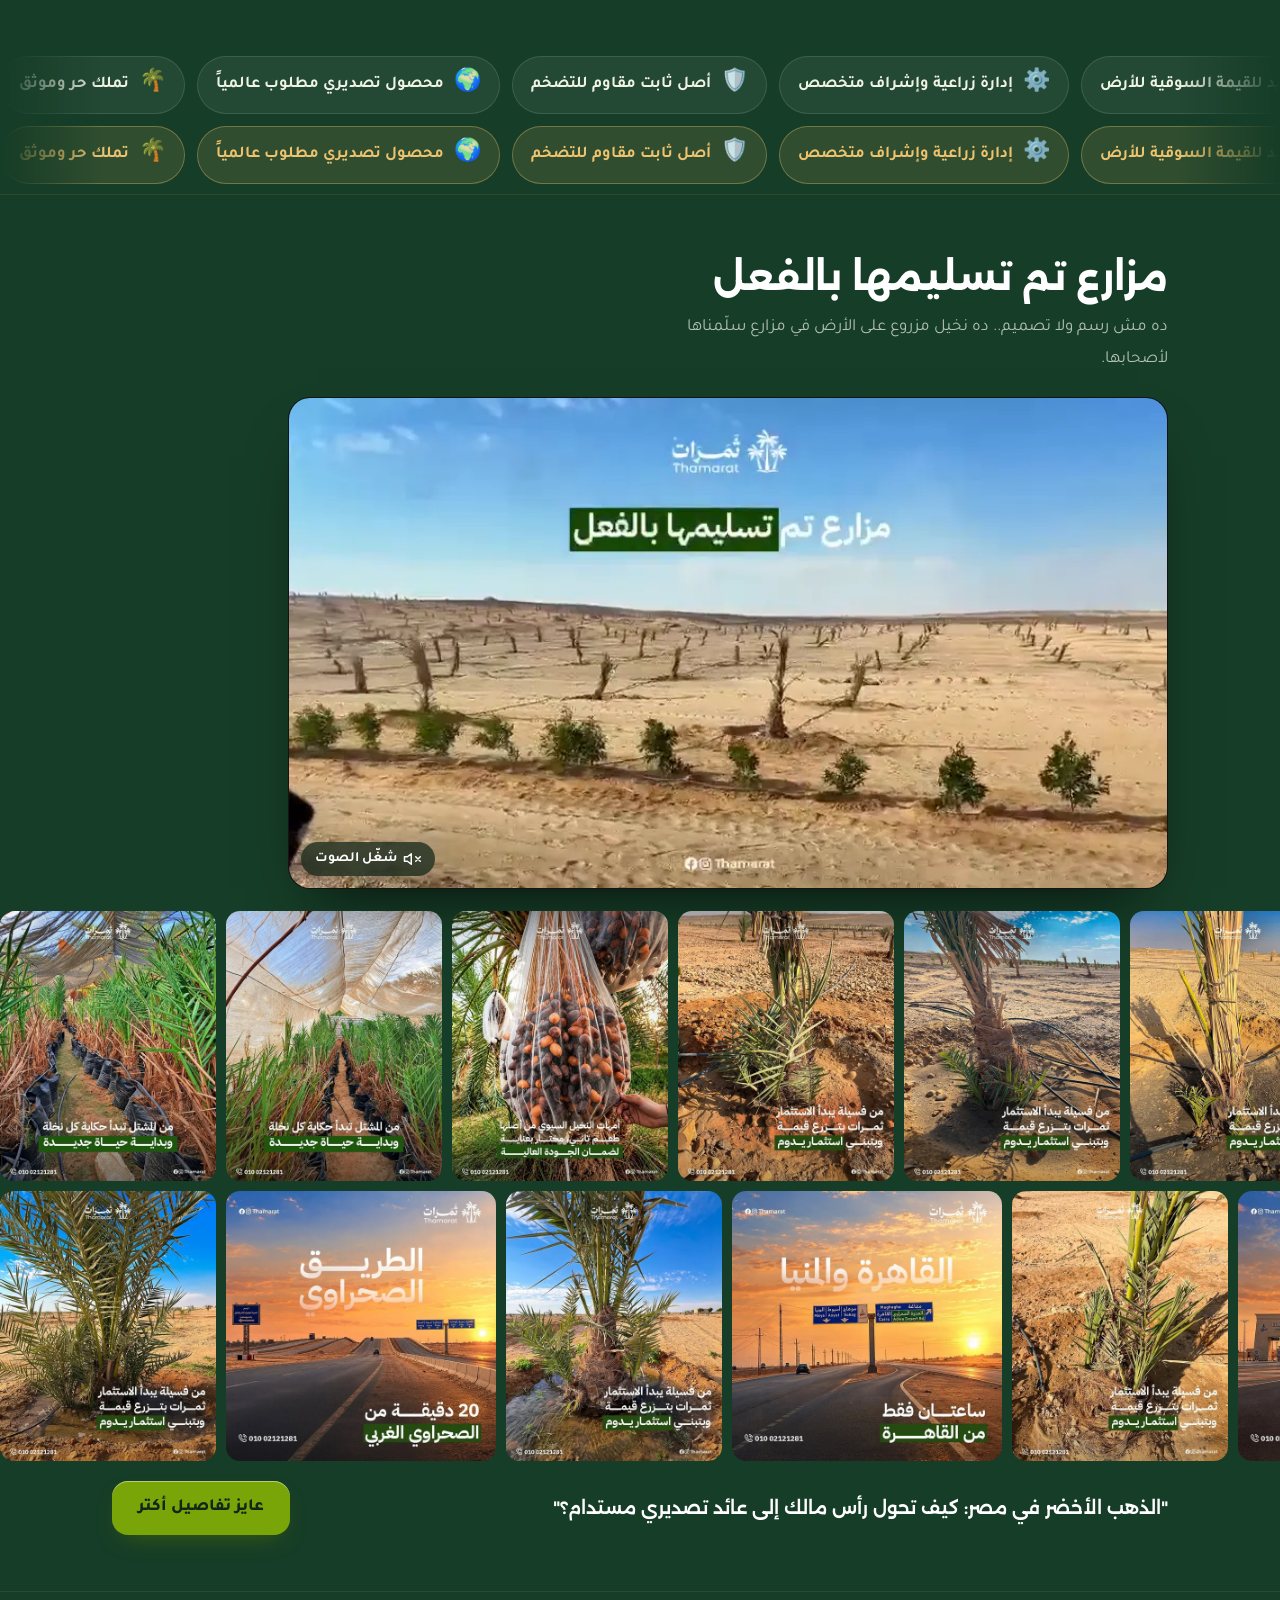
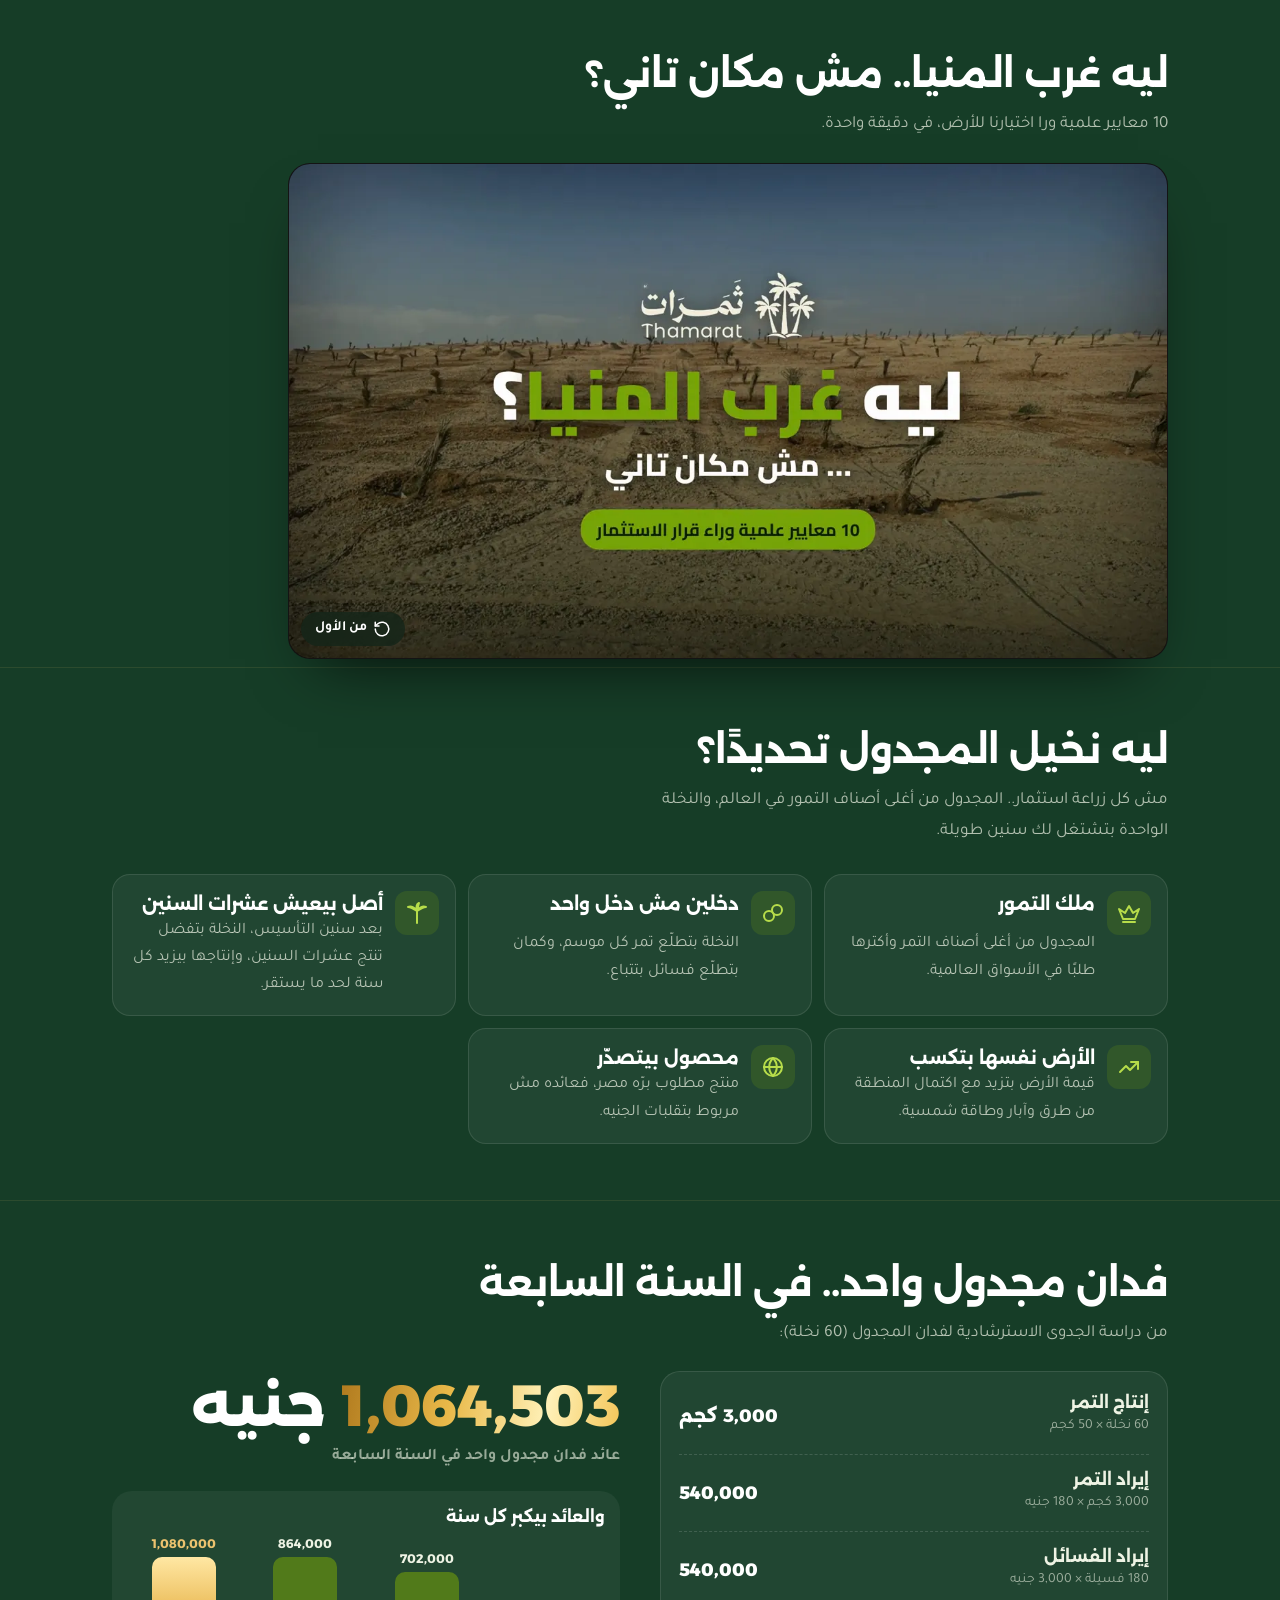
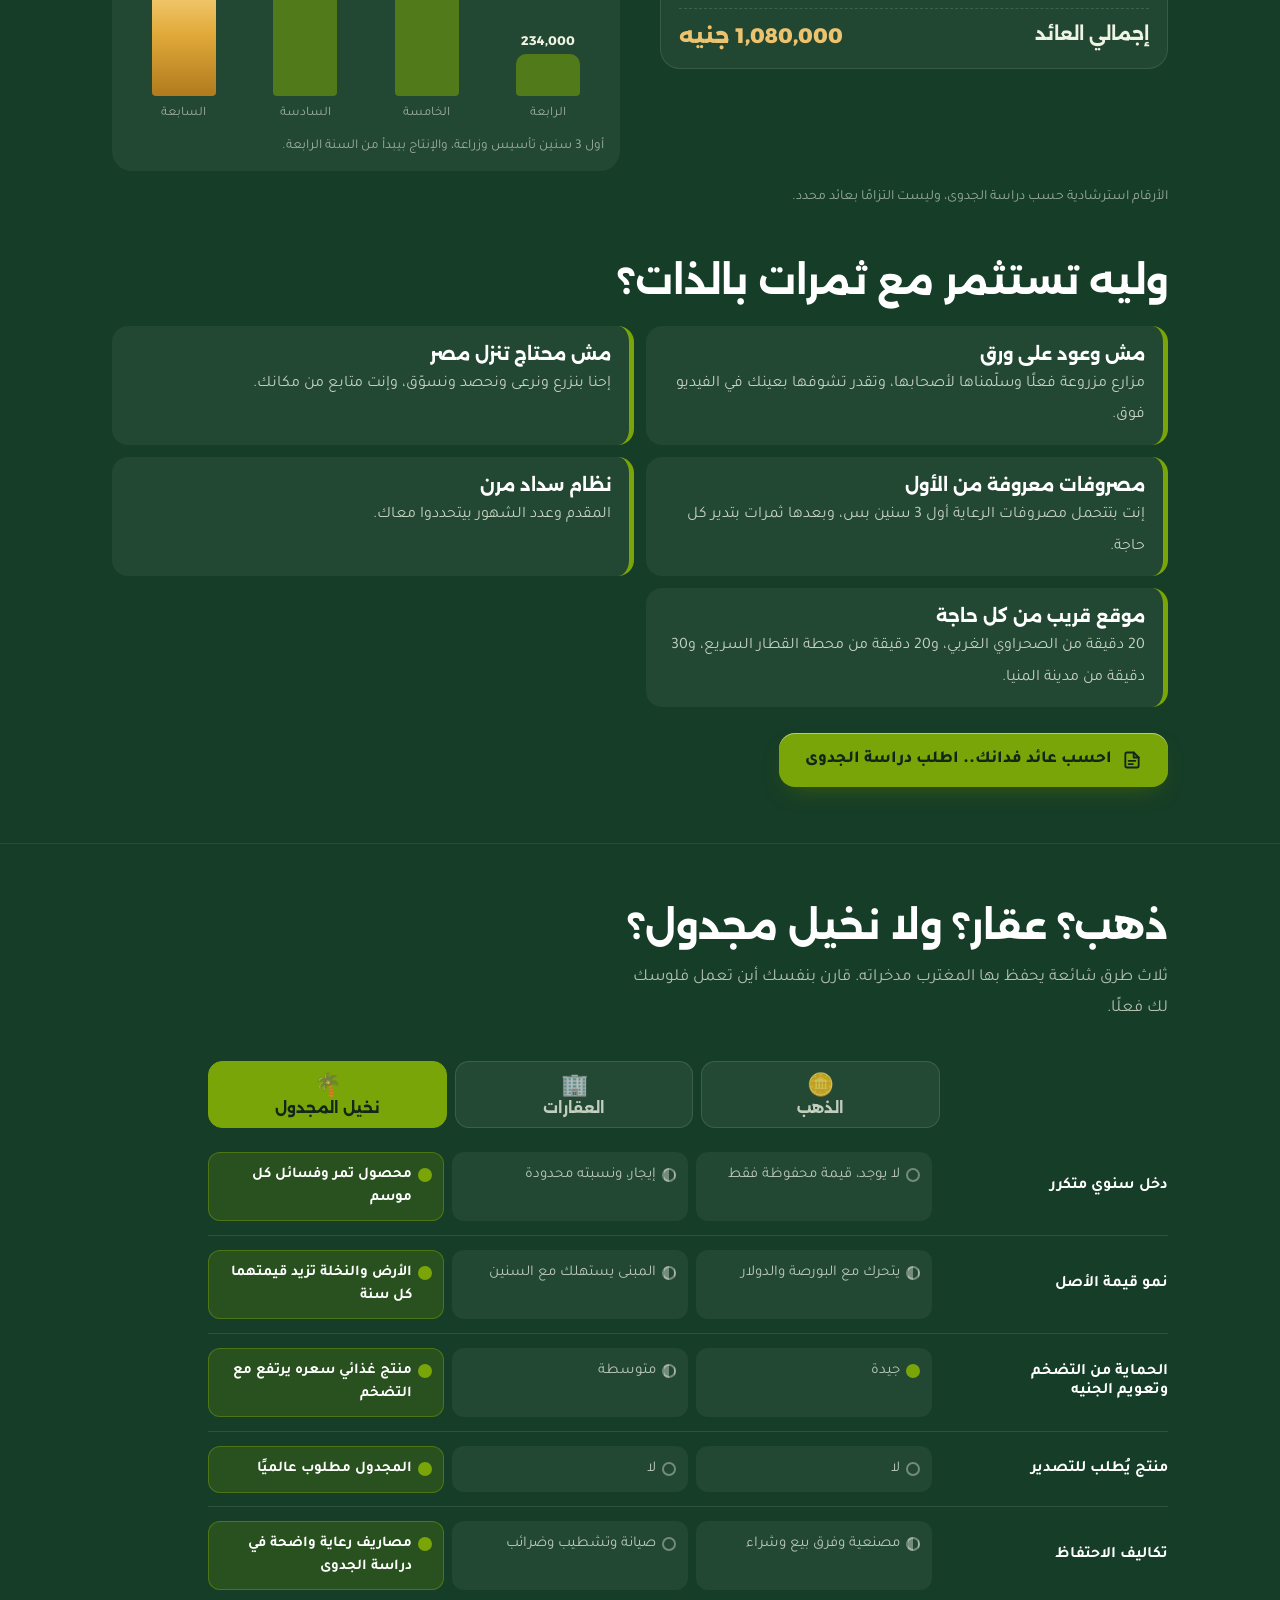
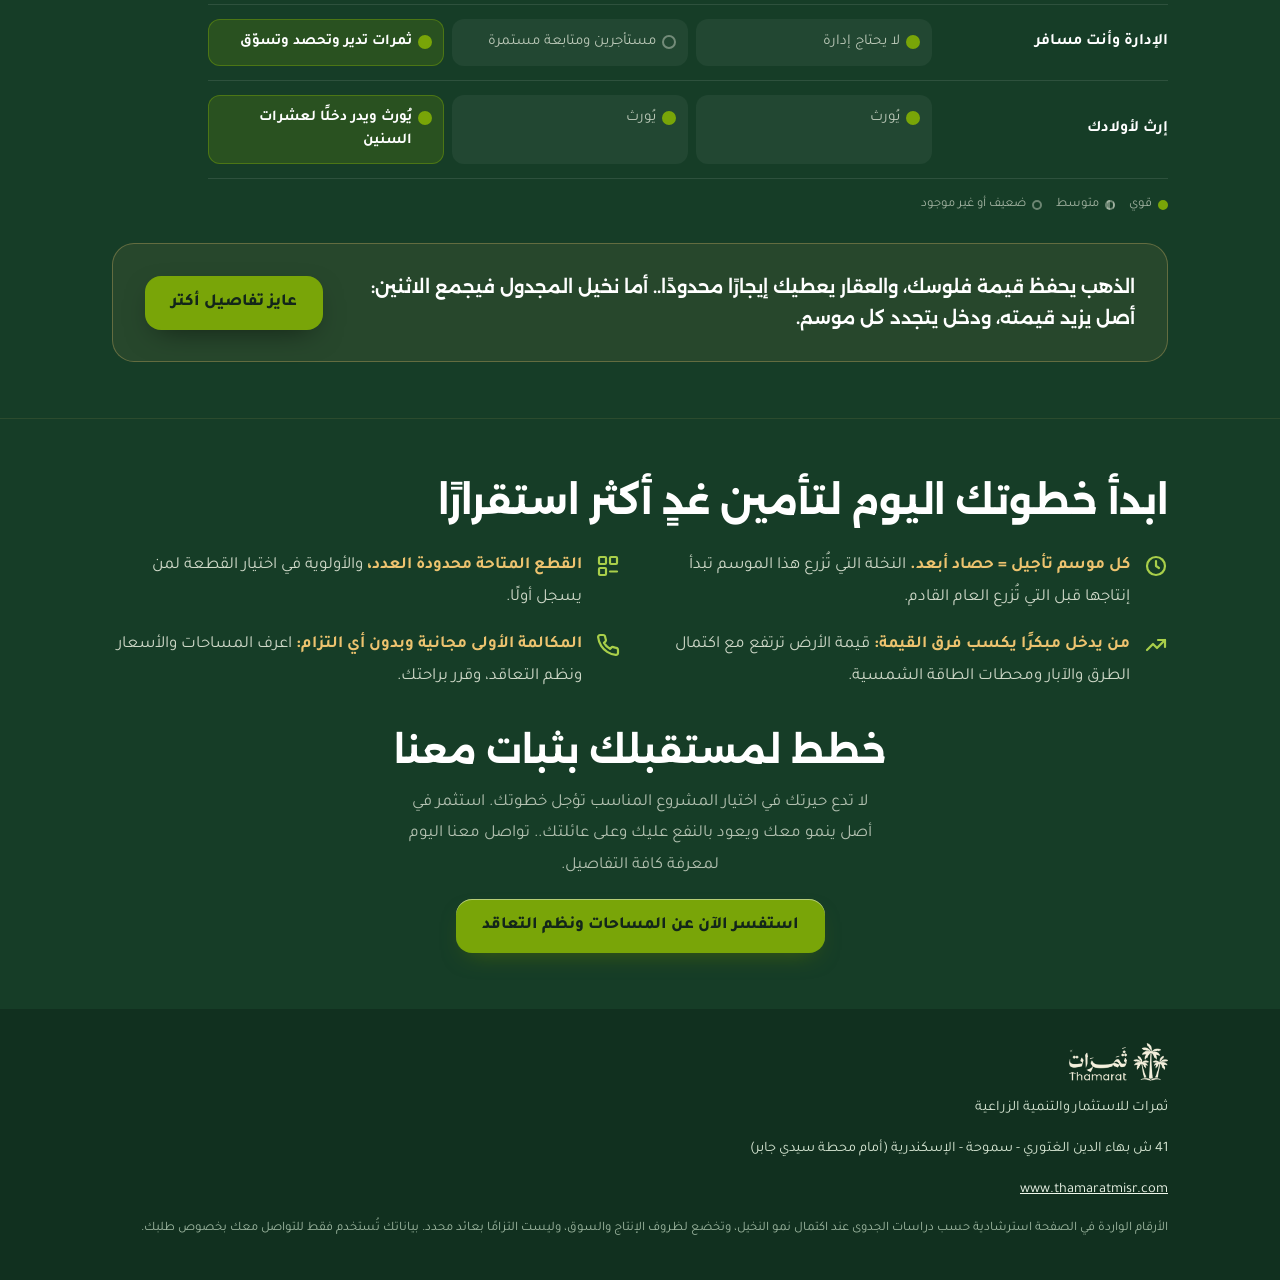
==== commit 87ed21d9: "بيكسل صفحة invest: إيقاف الأحداث التلقائية (autoConfig) علشان زراير المتابعة ماتتحسبش Lead Co-Author" ====
--- a/landing/index.html
+++ b/landing/index.html
@@ -897,6 +897,7 @@
 var PIXEL=(($('meta[name="fb-pixel"]')||{}).content||'').trim();
 if(/^\d{6,20}$/.test(PIXEL)){
   !function(f,b,e,v,n,t,s){if(f.fbq)return;n=f.fbq=function(){n.callMethod?n.callMethod.apply(n,arguments):n.queue.push(arguments)};if(!f._fbq)f._fbq=n;n.push=n;n.loaded=!0;n.version='2.0';n.queue=[];t=b.createElement(e);t.async=!0;t.src=v;s=b.getElementsByTagName(e)[0];s.parentNode.insertBefore(t,s)}(window,document,'script','https://connect.facebook.net/en_US/fbevents.js');
+  fbq('set','autoConfig',false,PIXEL); // نوقف الأحداث التلقائية من ميتا (كانت بتحسب ضغطة زراير المتابعة Lead)
   fbq('init',PIXEL);fbq('track','PageView');
 }
 function track(ev,data){try{if(window.fbq)fbq('track',ev,data||{})}catch(e){}}
